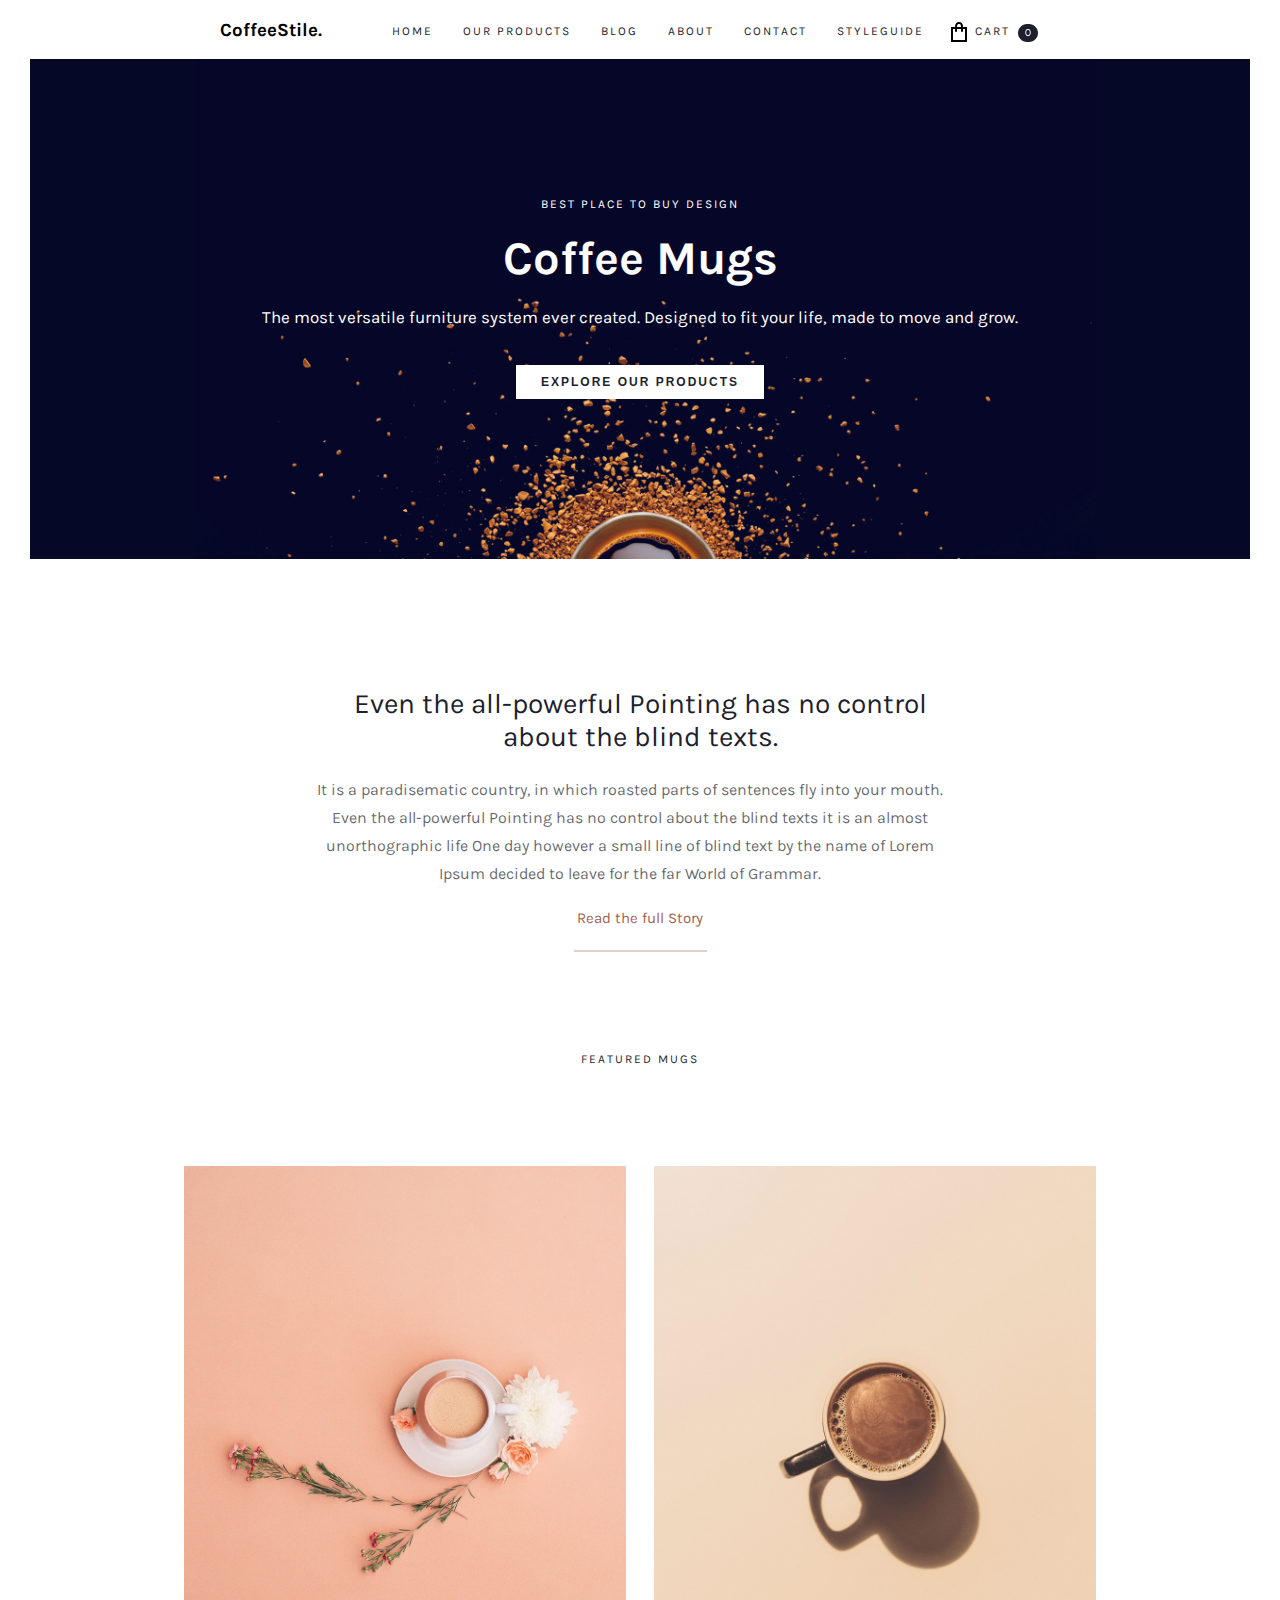
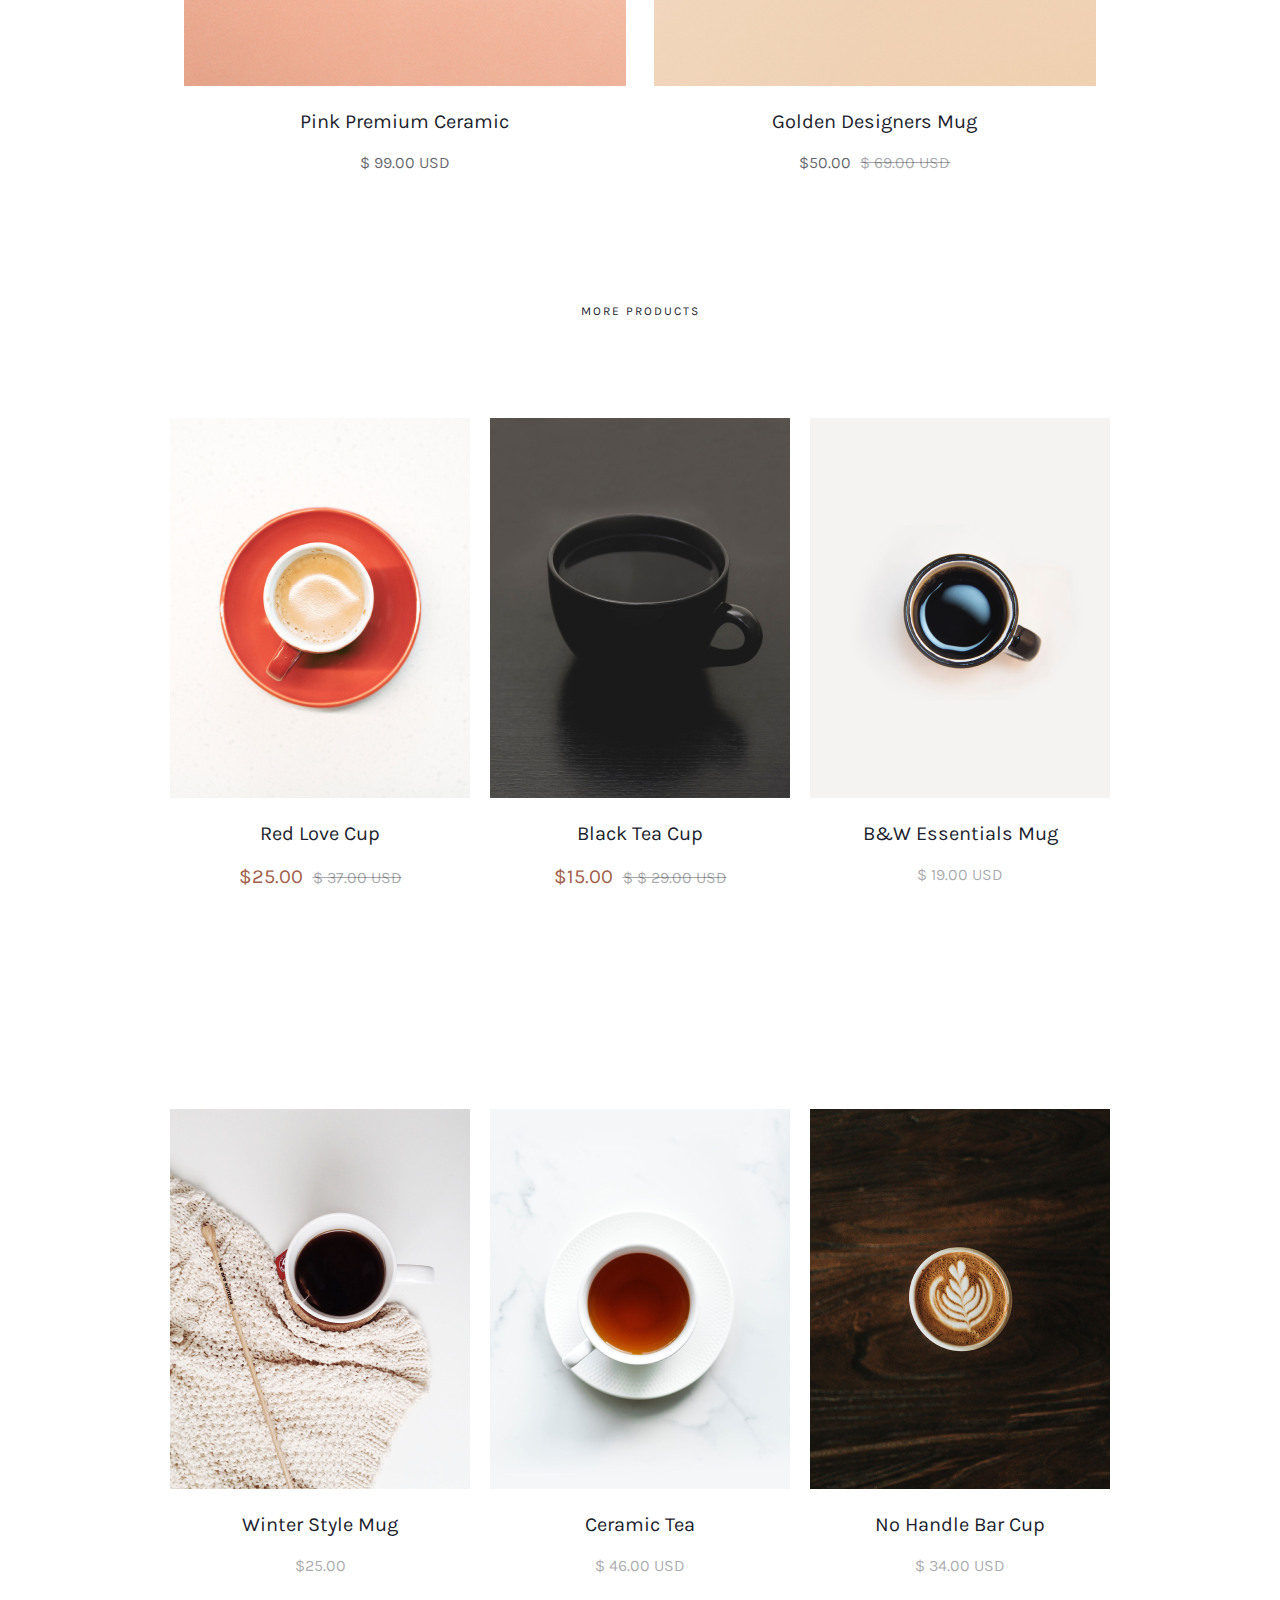
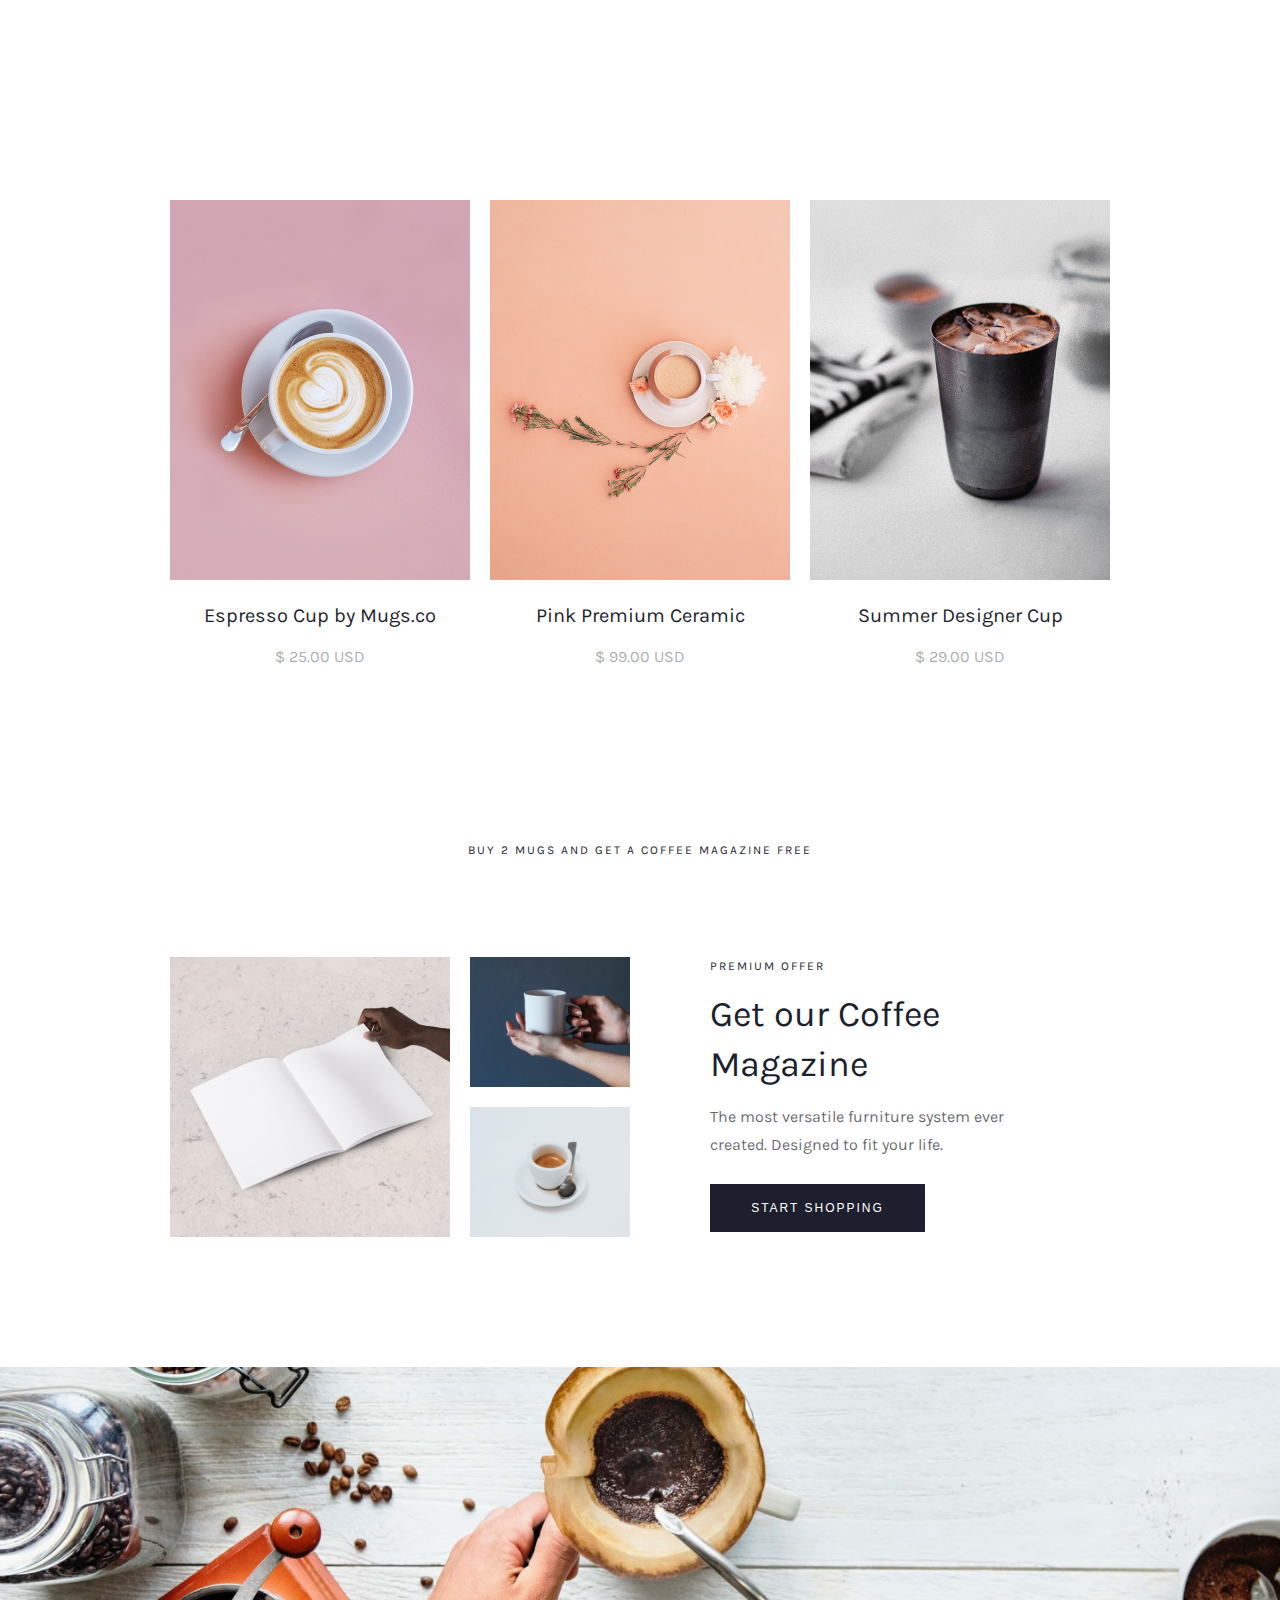
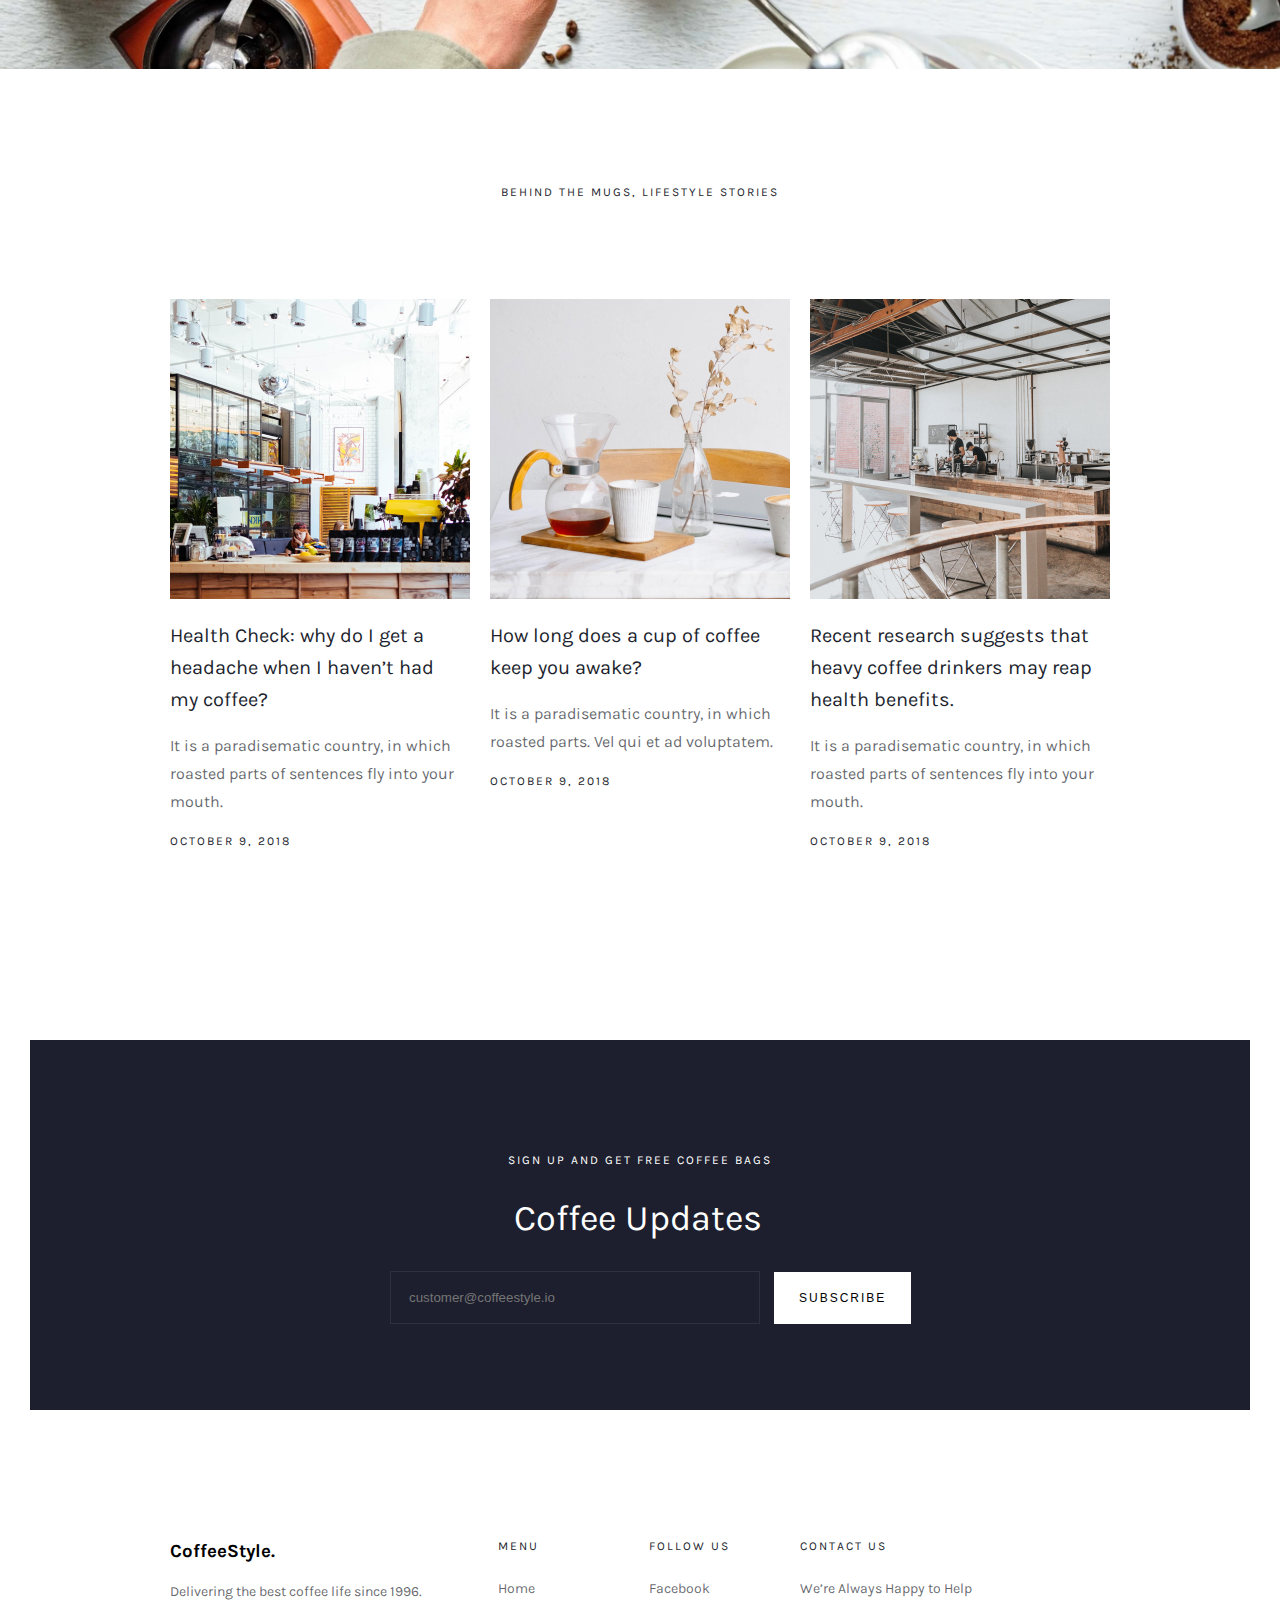
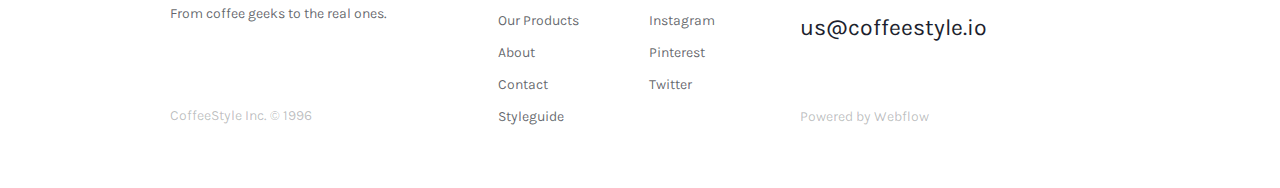
==== index.html @ 7cfa0d3d "first commit" ====
<!DOCTYPE html>
<html lang="en">

<head>
    <meta charset="UTF-8">
    <meta http-equiv="X-UA-Compatible" content="IE=edge">
    <meta name="viewport" content="width=device-width, initial-scale=1.0">
    <title>CoffeeStile</title>
    <link rel="stylesheet" href="./src/Styles/index.css">
</head>

<body>
    <header class="header">
        <div class="container">
            <nav class="navbar">
                <div class="navbar-logo">
                    <h3 href="">CoffeeStile.</h3>
                </div>
                <ul class="navbar-nav">
                    <li class="nav-item"><a href="" class="nav-link">Home</a></li>
                    <li class="nav-item"><a href="" class="nav-link">Our Products</a></li>
                    <li class="nav-item"><a href="" class="nav-link">Blog</a></li>
                    <li class="nav-item"><a href="" class="nav-link">About</a></li>
                    <li class="nav-item"><a href="" class="nav-link">Contact</a></li>
                    <li class="nav-item"><a href="" class="nav-link">Styleguide</a></li>
                </ul>
                <div class="header-imgs">
                    <img class="header-imgs__first" src="./src/Images/header/shop.svg" alt="">
                    <p href="">Cart</p>
                    <img class="header-imgs__second" src="./src/Images/header/zero.svg" alt="">
                </div>

            </nav>
        </div>
        <div>
            <div class="home">
                <img class="home__img" src="./src/Images/home/bg.png" alt="bg">
                <p class="home__text1">Best place to buy design</p>
                <h1 class="home__title">Coffee Mugs</h1>
                <p class="home__text2">The most versatile furniture system ever created. Designed to fit your life, made
                    to move and grow.</p>
                <button class="home__btn">Explore Our Products</button>
            </div>
        </div>
    </header>
    <section class="about">
        <div class="container">
            <h2 class="title about__title">Even the all-powerful Pointing has no control <br> about the blind texts.
            </h2>
            <p class="desc about__desc">It is a paradisematic country, in which roasted parts of sentences fly into your
                mouth.
                Even the all-powerful Pointing has no control about the blind texts it is an almost unorthographic life
                One day however a small line of blind text by the name of Lorem Ipsum decided to leave for the far World
                of Grammar.</p>
            <p class="about__read">Read the full Story</p>
        </div>
    </section>
    <section class="bigcard">
        <div class="container">
            <p class="subtitle">Featured Mugs</p>
            <div class="row">
                <div>
                    <img class="bigcard__img" src="./src/Images/bigcard/IMAGE1.png" alt="mug">
                    <p class="bigcard__name">Pink Premium Ceramic</p>
                    <p class="bigcard__price">$ 99.00 USD</p>
                </div>
                <div class="wrapper">
                    <img class="bigcard__img" src="./src/Images/bigcard/IMAGE2.png" alt="mug">
                    <p class="bigcard__name">Golden Designers Mug</p>
                    <p class="bigcard__price">$50.00 <span>$ 69.00 USD</span></p>
                </div>
            </div>
        </div>
    </section>
    <section class="smallcard">
        <p class="subtitle">More Products</p>
        <div class="container">
            <div class="row">
                <div class="wrapper">
                    <img class="smallcard__img" src="./src/Images/smallcard/IMAGE1.png" alt="coffe1">
                    <p class="smallcard__name">Red Love Cup</p>
                    <p class="smallcard__price">$25.00 <span>$ 37.00 USD</span></p>
                </div>
                <div class="wrapper">
                    <img class="smallcard__img" src="./src/Images/smallcard/IMAGE2.png" alt="coffe2">
                    <p class="smallcard__name">Black Tea Cup</p>
                    <p class="smallcard__price">$15.00 <span>$ $ 29.00 USD</span></p>
                </div>
                <div class="wrapper">
                    <img class="smallcard__img" src="./src/Images/smallcard/IMAGE3.png" alt="coffe3">
                    <p class="smallcard__name">B&W Essentials Mug</p>
                    <p class="smallcard__price-grey">$ 19.00 USD</p>
                </div>
            </div>
            <div class="row">
                <div class="wrapper">
                    <img class="smallcard__img" src="./src/Images/smallcard/IMAGE4.png" alt="coffe4">
                    <p class="smallcard__name">Winter Style Mug</p>
                    <p class="smallcard__price-grey">$25.00 </p>
                </div>
                <div class="wrapper">
                    <img class="smallcard__img" src="./src/Images/smallcard/IMAGE5.png" alt="coffe5">
                    <p class="smallcard__name">Ceramic Tea</p>
                    <p class="smallcard__price-grey">$ 46.00 USD</p>
                </div>
                <div class="wrapper">
                    <img class="smallcard__img" src="./src/Images/smallcard/IMAGE6.png" alt="coffe6">
                    <p class="smallcard__name">No Handle Bar Cup</p>
                    <p class="smallcard__price-grey">$ 34.00 USD</p>
                </div>
            </div>
            <div class="row3">
                <div class="wrapper">
                    <img class="smallcard__img" src="./src/Images/smallcard/IMAGE7.png" alt="coffe7">
                    <p class="smallcard__name">Espresso Cup by Mugs.co</p>
                    <p class="smallcard__price-grey">$ 25.00 USD</p>
                </div>
                <div class="wrapper">
                    <img class="smallcard__img" src="./src/Images/smallcard/IMAGE8.png" alt="coffe8">
                    <p class="smallcard__name">Pink Premium Ceramic</p>
                    <p class="smallcard__price-grey">$ 99.00 USD</p>
                </div>
                <div class="wrapper">
                    <img class="smallcard__img" src="./src/Images/smallcard/IMAGE9.png" alt="coffe9">
                    <p class="smallcard__name">Summer Designer Cup</p>
                    <p class="smallcard__price-grey">$ 29.00 USD</p>
                </div>
            </div>
        </div>
    </section>
    <section class="magazine">
        <div class="container">
            <p class="subtitle">Buy 2 mugs and get a coffee magazine free</p>
            <div class="magazine__row">
                <img class="magazine__img" src="./src/Images/magazine/IMAGE1.png" alt="">
                <div>
                    <img class="magazine__img1" src="./src/Images/magazine/IMAGE2.png" alt="">
                    <img src="./src/Images/magazine/IMAGE3.png" alt="">
                </div>
                <div class="content">
                    <p class="text">Premium Offer</p>
                    <h3 class="title">Get our Coffee Magazine</h3>
                    <p class="desc">The most versatile furniture system ever created. Designed to fit your life.</p>
                    <button class="btn">Start Shopping</button>
                </div>
            </div>
        </div>
    </section>
    <section class="bg">
        <img class="img" src="./src/Images/bg.png" alt="bg2">
    </section>
    <section class="info">
        <div class="container">
            <p class="subtitle">Behind the mugs, lifestyle stories</p>
            <div class="row">
                <div class="wrapper">
                    <img src="./src/Images/info/IMAGE1.png" alt="room" class="info__img">
                    <h2 class="info__title">Health Check: why do I get a headache when I haven’t had my coffee?</h2>
                    <p class="info__desc">It is a paradisematic country, in which roasted parts of sentences fly into
                        your mouth.</p>
                    <p class="info__date">October 9, 2018</p>
                </div>
                <div class="wrapper">
                    <img src="./src/Images/info/IMAGE2.png" alt="room" class="info__img">
                    <h2 class="info__title">How long does a cup of coffee keep you awake?</h2>
                    <p class="info__desc">It is a paradisematic country, in which roasted parts. Vel qui et ad
                        voluptatem.</p>
                    <p class="info__date">October 9, 2018</p>
                </div>
                <div class="wrapper">
                    <img src="./src/Images/info/IMAGE3.png" alt="room" class="info__img">
                    <h2 class="info__title">Recent research suggests that heavy coffee drinkers may reap health
                        benefits.</h2>
                    <p class="info__desc">It is a paradisematic country, in which roasted parts of sentences fly into
                        your mouth.</p>
                    <p class="info__date">October 9, 2018</p>
                </div>
            </div>
        </div>
    </section>
    <section class="updates">
        <div>
            <img class="updates__img" src="./src/Images/updates/bg.png" alt="bg">
        </div>
        <div class="container">
            <p class="updates__subtitle">Sign up and get free coffee bags</p>
            <h3 class="updates__title">Coffee Updates</h3>
            <div class="block">
                <input type="text" placeholder="customer@coffeestyle.io">
                <button>subscribe</button>
            </div>
        </div>
    </section>

</body>
<footer class="footer">
    <div class="container">
        <div class="row1">
            <div class="wrapper">
                <h3 class="footer__title">CoffeeStyle.</h3>
                <p class="footer__desc">Delivering the best coffee life since 1996. From coffee geeks to the real ones.
                </p>
                <p class="footer__copyright">CoffeeStyle Inc. © 1996</p>
            </div>
        </div>
        <div class="row2">
            <div>
                <ul class="footer__list">
                    <div class="footer__list_item1">Menu</div>
                    <div class="footer__list_item">Home</div>
                    <div class="footer__list_item">Our Products</div>
                    <div class="footer__list_item">About</div>
                    <div class="footer__list_item">Contact</div>
                    <div class="footer__list_item">Styleguide</div>
                </ul>
            </div>
        </div>
        <div class="row3">
            <div>
                <ul class="footer__list">
                    <div class="footer__list_item1">Follow Us</div>
                    <div class="footer__list_item">Facebook</div>
                    <div class="footer__list_item">Instagram</div>
                    <div class="footer__list_item">Pinterest</div>
                    <div class="footer__list_item">Twitter</div>
                </ul>
            </div>
        </div>
        <div class="row4">
            <div>
                <ul class="footer__list">
                    <div class="footer__list_item1">Contact Us</div>
                    <div class="footer__list_item">We’re Always Happy to Help</div>
                    <div class="footer__email">us@coffeestyle.io</div>
                    <div class="footer__copyright">Powered by Webflow</div>
                </ul>
            </div>
        </div>
    </div>
</footer>

</html>
---- src/Styles/index.css ----
@import url("https://fonts.googleapis.com/css2?family=Karla&display=swap");
* {
  -webkit-box-sizing: inherit;
          box-sizing: inherit;
}

body {
  font-family: 'Karla', sans-serif;
  margin: 0;
  padding: 0;
  border: 0;
  text-decoration: none;
}

body ul li {
  list-style: none;
}

.container {
  max-width: 940px;
  width: 100%;
  margin: 0 auto;
}

.subtitle {
  font-weight: normal;
  font-size: 12px;
  text-align: center;
  letter-spacing: 2px;
  text-transform: uppercase;
  color: #1D1F2E;
  margin-bottom: 100px;
}

header {
  position: relative;
}

header .navbar {
  display: -webkit-box;
  display: -ms-flexbox;
  display: flex;
  -webkit-box-align: center;
      -ms-flex-align: center;
          align-items: center;
  -ms-flex-pack: distribute;
      justify-content: space-around;
}

header .navbar-nav {
  display: -webkit-box;
  display: -ms-flexbox;
  display: flex;
  -webkit-box-pack: center;
      -ms-flex-pack: center;
          justify-content: center;
  padding: 0px 0px 0px 0px;
  margin-left: -30px;
  -webkit-column-gap: 30px;
          column-gap: 30px;
}

header .navbar-nav .nav-item a {
  font-size: 12px;
  letter-spacing: 2px;
  text-transform: uppercase;
  color: #1D1F2E;
  text-decoration: none;
}

header .navbar .header-imgs {
  position: relative;
  top: 1px;
  right: 50px;
}

header .navbar .header-imgs p {
  font-size: 12px;
  letter-spacing: 2px;
  text-transform: uppercase;
  color: #1D1F2E;
}

header .navbar .header-imgs__first {
  position: absolute;
  top: 10px;
  right: 43px;
}

header .navbar .header-imgs__second {
  position: absolute;
  top: 12px;
  right: -28px;
}

.home {
  color: #ffffff;
}

.home__img {
  max-width: calc(100% - 60px);
  -webkit-transform: translate(calc(50% - 50%));
          transform: translate(calc(50% - 50%));
  width: 100%;
  height: 500px;
  -o-object-fit: cover;
     object-fit: cover;
  position: relative;
  top: 0;
  left: 0;
  padding: 0 30px 100px 30px;
}

.home__text1 {
  position: absolute;
  top: 185px;
  left: 50%;
  -webkit-transform: translate(-50%);
          transform: translate(-50%);
  font-size: 12px;
  letter-spacing: 2px;
  text-transform: uppercase;
}

.home__title {
  position: absolute;
  top: 200px;
  left: 50%;
  -webkit-transform: translate(-50%);
          transform: translate(-50%);
  font-size: 47px;
}

.home__text2 {
  position: absolute;
  top: 290px;
  left: 50%;
  width: 85%;
  text-align: center;
  -webkit-transform: translate(-50%);
          transform: translate(-50%);
  font-size: 17px;
}

.home__btn {
  position: absolute;
  top: 365px;
  left: 50%;
  -webkit-transform: translate(-50%);
          transform: translate(-50%);
  font-weight: bold;
  font-size: 12px;
  line-height: 18px;
  text-align: center;
  letter-spacing: 2px;
  text-transform: uppercase;
  background-color: #FFFF;
  color: #1d1f2e;
  border: 0;
  padding: 8px 25px;
}

.about__title {
  text-align: center;
  font-size: 28px;
  font-weight: normal;
  color: #1D1F2E;
}

.about__desc {
  width: 68%;
  -webkit-transform: translate(22%);
          transform: translate(22%);
  font-weight: normal;
  font-size: 16px;
  line-height: 28px;
  text-align: center;
  color: rgba(29, 31, 46, 0.7);
}

.about__read {
  font-weight: normal;
  font-size: 15px;
  line-height: 28px;
  text-align: center;
  color: #A25F4B;
  margin-bottom: 120px;
}

.about__read::after {
  content: '';
  position: absolute;
  width: 133px;
  height: 2px;
  top: 950px;
  left: calc(50% - 133px/2);
  background: rgba(162, 95, 75, 0.3);
}

.bigcard .row {
  display: -webkit-box;
  display: -ms-flexbox;
  display: flex;
  -ms-flex-pack: distribute;
      justify-content: space-around;
}

.bigcard__img {
  height: 520px;
}

.bigcard__name {
  font-weight: normal;
  font-size: 20px;
  text-align: center;
  color: #1D1F2E;
}

.bigcard__price {
  font-weight: normal;
  font-size: 16px;
  text-align: center;
  color: rgba(29, 31, 46, 0.7);
  margin-bottom: 120px;
}

.bigcard__price span {
  margin-left: 5px;
  font-size: 16px;
  -webkit-text-decoration-line: line-through;
          text-decoration-line: line-through;
  color: rgba(29, 31, 46, 0.4);
}

.bigcard .grey {
  margin-left: 5px;
  font-size: 16px;
  color: rgba(29, 31, 46, 0.4);
}

.smallcard .row {
  display: -webkit-box;
  display: -ms-flexbox;
  display: flex;
  -webkit-box-pack: justify;
      -ms-flex-pack: justify;
          justify-content: space-between;
  margin-bottom: 60px;
}

.smallcard .row3 {
  display: -webkit-box;
  display: -ms-flexbox;
  display: flex;
  -webkit-box-pack: justify;
      -ms-flex-pack: justify;
          justify-content: space-between;
}

.smallcard__name {
  font-weight: normal;
  font-size: 20px;
  text-align: center;
  color: #1D1F2E;
}

.smallcard__price {
  font-weight: normal;
  font-size: 20px;
  text-align: center;
  color: #a25f4b;
}

.smallcard__price span {
  margin-left: 5px;
  font-size: 16px;
  -webkit-text-decoration-line: line-through;
          text-decoration-line: line-through;
  color: rgba(29, 31, 46, 0.4);
}

.smallcard__price-grey {
  font-size: 16px;
  text-align: center;
  color: rgba(29, 31, 46, 0.4);
  margin-bottom: 165px;
}

.magazine__row {
  display: -webkit-box;
  display: -ms-flexbox;
  display: flex;
  -webkit-column-gap: 20px;
          column-gap: 20px;
  width: 430px;
}

.magazine__img {
  width: 280px;
  height: 280px;
  margin-bottom: 130px;
}

.magazine__img1 {
  margin-bottom: 16px;
}

.magazine .content {
  display: -webkit-box;
  display: -ms-flexbox;
  display: flex;
  -webkit-box-orient: vertical;
  -webkit-box-direction: normal;
      -ms-flex-direction: column;
          flex-direction: column;
}

.magazine .content .text {
  font-weight: normal;
  width: 150px;
  font-size: 12px;
  line-height: 18px;
  letter-spacing: 2px;
  text-transform: uppercase;
  color: #1D1F2E;
  margin: 0 0 14px 60px;
}

.magazine .content .title {
  font-weight: normal;
  font-size: 36px;
  line-height: 50px;
  width: 250px;
  color: #1D1F2E;
  margin: 0 0 14px 60px;
}

.magazine .content .desc {
  font-weight: normal;
  font-size: 16px;
  line-height: 28px;
  width: 300px;
  color: rgba(29, 31, 46, 0.7);
  margin: 0 0 25px 60px;
}

.magazine .content .btn {
  font-weight: 400;
  font-size: 12px;
  line-height: 18px;
  letter-spacing: 2px;
  text-transform: uppercase;
  color: #FFFFFF;
  background: #1D1F2E;
  border: 0px;
  padding: 15px 20px;
  margin: 0 0 0 60px;
  width: 175px;
}

.bg .img {
  width: 100%;
  margin-bottom: 100px;
  max-width: calc(100%);
  -webkit-transform: translate(calc(50% - 50%));
          transform: translate(calc(50% - 50%));
}

.info .row {
  display: -webkit-box;
  display: -ms-flexbox;
  display: flex;
  -webkit-column-gap: 20px;
          column-gap: 20px;
}

.info__img {
  width: 300px;
  height: 300px;
}

.info__title {
  font-weight: normal;
  font-size: 20px;
  line-height: 32px;
  width: 290px;
  color: #1D1F2E;
}

.info__desc {
  font-weight: normal;
  font-size: 16px;
  line-height: 28px;
  color: rgba(29, 31, 46, 0.7);
}

.info__date {
  font-weight: normal;
  font-size: 12px;
  line-height: 18px;
  letter-spacing: 2px;
  text-transform: uppercase;
  color: #1D1F2E;
  margin-bottom: 190px;
}

.updates {
  position: relative;
  color: #FFFFFF;
}

.updates__img {
  max-width: calc(100% - 60px);
  -webkit-transform: translate(calc(50% - 50%));
          transform: translate(calc(50% - 50%));
  height: 370px;
  padding: 0 30px 0 30px;
  margin-bottom: 107px;
}

.updates__subtitle {
  position: absolute;
  width: 70%;
  left: calc(50% - 35%);
  top: calc(50% - 140px);
  text-align: center;
  font-weight: normal;
  font-size: 12px;
  letter-spacing: 2px;
  text-transform: uppercase;
}

.updates__title {
  position: absolute;
  left: calc(50% - 253px/2);
  top: calc(50% - 120px);
  font-weight: normal;
  font-size: 36px;
}

.updates .block {
  position: absolute;
  left: calc(50% - 500px/2);
  top: calc(50% - 10px);
}

.updates .block input {
  width: 350px;
  border: 1px solid #2f303e;
  background: #1D1F2E;
  color: #FFFFFF;
  padding: 18px 0 18px 18px;
}

.updates .block button {
  font-weight: normal;
  font-size: 12px;
  letter-spacing: 2px;
  text-transform: uppercase;
  color: #000000;
  background: #FFFFFF;
  padding: 19px 25px;
  margin-left: 10px;
  border: 0;
}

.footer .container {
  display: -webkit-box;
  display: -ms-flexbox;
  display: flex;
  -webkit-box-pack: start;
      -ms-flex-pack: start;
          justify-content: flex-start;
  -webkit-column-gap: 30px;
          column-gap: 30px;
}

.footer__desc {
  font-weight: normal;
  font-size: 14px;
  line-height: 22px;
  color: rgba(29, 31, 46, 0.7);
  width: 258px;
  margin-bottom: 80px;
}

.footer__copyright {
  font-weight: normal;
  font-size: 14px;
  line-height: 22px;
  color: rgba(29, 31, 46, 0.3);
  margin-bottom: 60px;
}

.footer__list_item1 {
  font-weight: normal;
  font-size: 12px;
  line-height: 18px;
  letter-spacing: 2px;
  text-transform: uppercase;
  color: #1d1f2e;
  margin-bottom: 23px;
}

.footer__list_item {
  font-weight: normal;
  font-size: 14px;
  line-height: 22px;
  color: rgba(29, 31, 46, 0.7);
  margin-bottom: 10px;
}

.footer__email {
  font-weight: normal;
  font-size: 23px;
  line-height: 36px;
  color: #1d1f2e;
  margin-bottom: 60px;
}

@media (max-width: 992px) {
  .container {
    max-width: 768px;
  }
  .header .navbar {
    -webkit-box-pack: justify;
        -ms-flex-pack: justify;
            justify-content: space-between;
  }
  .header .navbar .header-imgs {
    right: 20px;
  }
  .bigcard .row {
    -ms-flex-wrap: wrap;
        flex-wrap: wrap;
  }
  .bigcard__img {
    width: 324px;
    height: 67%;
    text-align: center;
  }
  .bigcard__price {
    margin-bottom: 30px;
  }
  .smallcard {
    margin: 0 auto;
  }
  .smallcard .row {
    -ms-flex-wrap: wrap;
        flex-wrap: wrap;
    margin: 0 auto;
    width: 324px;
    margin-bottom: 16px;
  }
  .smallcard__img {
    width: 324px;
    height: 404px;
    text-align: center;
  }
  .smallcard .row3 {
    -ms-flex-wrap: wrap;
        flex-wrap: wrap;
    margin: 0 auto;
    width: 324px;
    margin-bottom: 16px;
  }
  .smallcard__price-grey {
    margin: 0 5px 16px 0;
  }
  .magazine {
    margin: 0;
  }
  .magazine .magazine__row {
    -ms-flex-wrap: wrap;
        flex-wrap: wrap;
    margin: 0 auto;
    width: 324px;
  }
  .magazine__img {
    width: 324px;
    margin-bottom: 3px;
  }
  .magazine__img1 {
    margin-bottom: 0;
  }
  .magazine .content .text {
    margin: 0 auto;
    width: 323px;
    margin-top: 30px;
    text-align: center;
  }
  .magazine .content .title {
    margin: 0 auto;
    margin-bottom: 10px;
    text-align: center;
  }
  .magazine .content .desc {
    margin: 0 auto;
    margin-bottom: 20px;
    text-align: center;
  }
  .magazine .content .btn {
    margin: 0 auto;
    margin-bottom: 100px;
  }
  .info .row {
    -ms-flex-wrap: wrap;
        flex-wrap: wrap;
    margin: 0 auto;
    width: 324px;
  }
  .info__img {
    width: 324px;
    height: 324px;
    text-align: center;
  }
  .info__title {
    width: 324px;
    text-align: center;
  }
  .info__desc {
    width: 324px;
    text-align: center;
  }
  .info__date {
    margin-bottom: 100px;
    text-align: center;
  }
  .bg .img {
    margin-bottom: 30px;
  }
}

@media (max-width: 768px) {
  .container {
    max-width: 576px;
  }
  .header .navbar {
    display: none;
  }
  .home__text1 {
    top: 120px;
  }
  .home__title {
    top: 140px;
  }
  .home__text2 {
    top: 240px;
  }
  .home__btn {
    top: 330px;
  }
  .updates__subtitle {
    top: calc(50% - 180px);
  }
  .updates__title {
    font-size: 28px;
    top: calc(50% - 160px);
    left: 50%;
    width: 200px;
    -webkit-transform: translate(calc(50% - 97.777777%));
            transform: translate(calc(50% - 97.777777%));
  }
  .updates .block {
    margin: 0 auto;
    position: relative;
  }
  .updates .block input {
    position: absolute;
    padding: 20px 20px;
    width: 33%;
    bottom: 250px;
    left: 22.7%;
  }
  .updates .block button {
    position: absolute;
    padding: 20px 20px;
    width: 33.22%;
    bottom: 180px;
    left: 21%;
  }
  .footer .container {
    position: relative;
    width: 500px;
    height: 400px;
    margin: 0;
  }
  .footer .row1 {
    position: absolute;
    top: 0;
    left: 16%;
  }
  .footer .row4 {
    position: absolute;
    top: 0;
    left: 70%;
  }
  .footer .row3 {
    position: absolute;
    top: 170px;
    left: 70%;
  }
  .footer .row2 {
    position: absolute;
    top: 170px;
    left: 8%;
  }
  .footer__list_item {
    margin-bottom: 0;
  }
  .footer__list_item1 {
    margin-bottom: 24px;
  }
  .footer__email {
    margin-bottom: 28px;
    font-size: 22px;
  }
  .footer__desc {
    margin-bottom: 40px;
  }
  .footer__copyright {
    margin-bottom: 0;
  }
}

@media (max-width: 576px) {
  .container {
    max-width: 375px;
  }
  .home__img {
    height: 400px;
    max-width: calc(100% - 40px);
    padding: 0 20px 40px 20px;
  }
  .home__text1 {
    font-size: 14px;
    top: 50px;
    left: 53%;
    width: 250px;
  }
  .home__title {
    font-size: 30px;
    top: 80px;
  }
  .home__text2 {
    font-size: 14px;
    top: 130px;
    width: 270px;
  }
  .home__btn {
    top: 230px;
    width: 220px;
    font-size: 10px;
    background-color: #ffff;
  }
  .about__title {
    font-size: 20px;
  }
  .about__read {
    margin-bottom: 100px;
  }
  .about__read::after {
    top: 900px;
  }
  .updates__subtitle {
    top: calc(50% - 180px);
  }
  .updates__title {
    font-size: 28px;
    top: calc(50% - 160px);
    left: 50%;
    width: 200px;
    -webkit-transform: translate(calc(50% - 97.777777%));
            transform: translate(calc(50% - 97.777777%));
  }
  .updates .block {
    margin: 0 auto;
    position: relative;
  }
  .updates .block input {
    position: absolute;
    padding: 20px 20px;
    min-width: 232px;
    width: 33%;
    bottom: 250px;
    left: 22.7%;
    -webkit-transform: translate(28px);
            transform: translate(28px);
  }
  .updates .block button {
    position: absolute;
    padding: 20px 20px;
    min-width: 230px;
    width: 33.22%;
    bottom: 180px;
    left: 21%;
    -webkit-transform: translate(28px);
            transform: translate(28px);
  }
  .bigcard .subtitle {
    margin-bottom: 70px;
  }
  .magazine .subtitle {
    margin-top: 40px;
    margin-bottom: 70px;
  }
  .magazine .content .btn {
    margin-bottom: 60px;
  }
  .footer .container {
    position: relative;
    width: 500px;
    height: 350px;
    margin: 0;
  }
  .footer .row1 {
    position: absolute;
    top: 0;
    left: 60px;
  }
  .footer .row4 {
    position: absolute;
    top: 0;
    left: 310px;
  }
  .footer .row3 {
    position: absolute;
    top: 170px;
    left: 310px;
  }
  .footer .row2 {
    position: absolute;
    top: 170px;
    left: 20px;
  }
  .footer__list_item {
    margin-bottom: 0;
  }
  .footer__list_item1 {
    margin-bottom: 24px;
  }
  .footer__email {
    margin-bottom: 28px;
    font-size: 22px;
  }
  .footer__desc {
    margin-bottom: 40px;
  }
  .footer__copyright {
    margin-bottom: 0;
  }
}

@media (max-width: 560px) {
  .updates__img {
    margin-bottom: 0;
  }
  .footer .container {
    position: relative;
    width: auto;
    height: 350px;
    margin: 0;
  }
  .footer .row1 {
    position: absolute;
    top: 0;
    left: 40px;
  }
  .footer .row4 {
    position: absolute;
    top: 150px;
    left: 0;
  }
  .footer .row3 {
    position: absolute;
    top: 270px;
    left: 180px;
  }
  .footer .row2 {
    position: absolute;
    top: 270px;
    left: 0;
  }
  .footer__list_item {
    margin-bottom: 0;
  }
  .footer__list_item1 {
    margin-bottom: 0;
  }
  .footer__email {
    margin-bottom: 0;
    font-size: 22px;
  }
  .footer__desc {
    margin-bottom: 0;
    width: auto;
  }
  .footer__copyright {
    margin-bottom: 0;
  }
}
/*# sourceMappingURL=index.css.map */
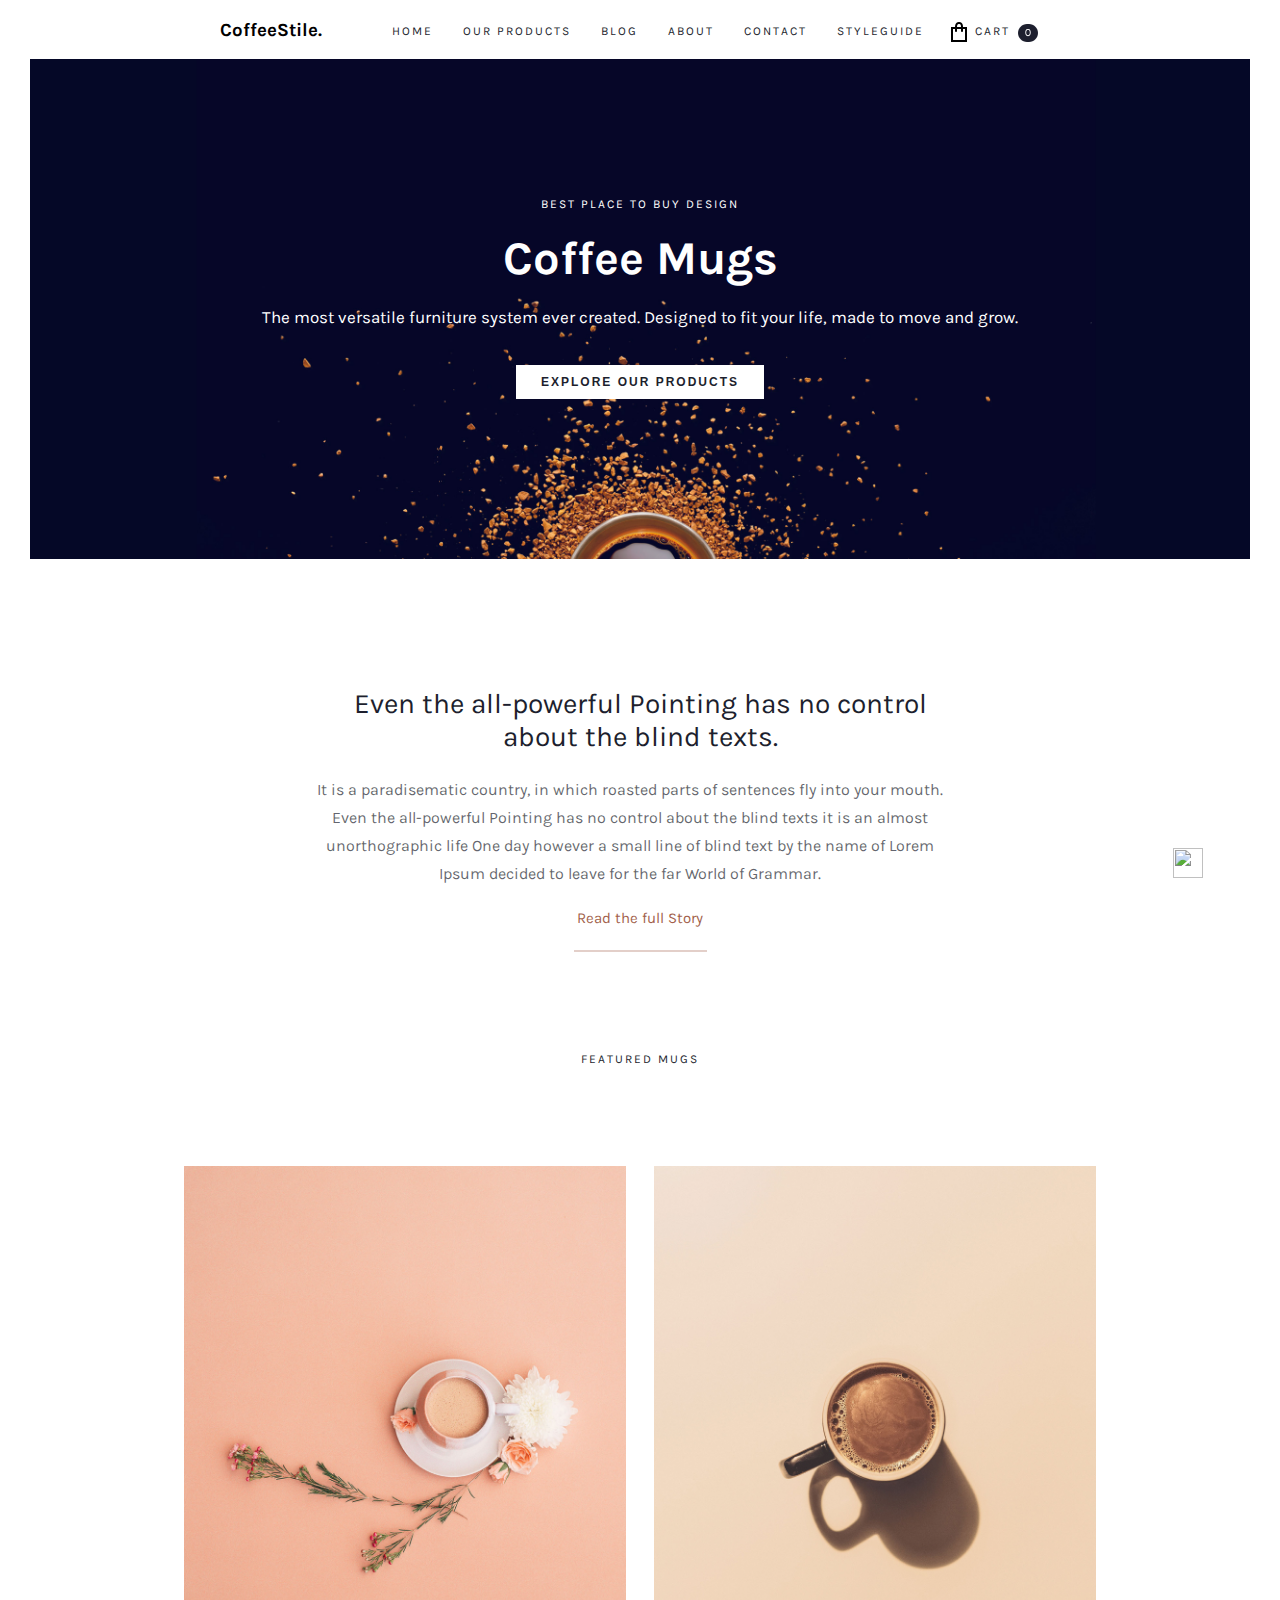
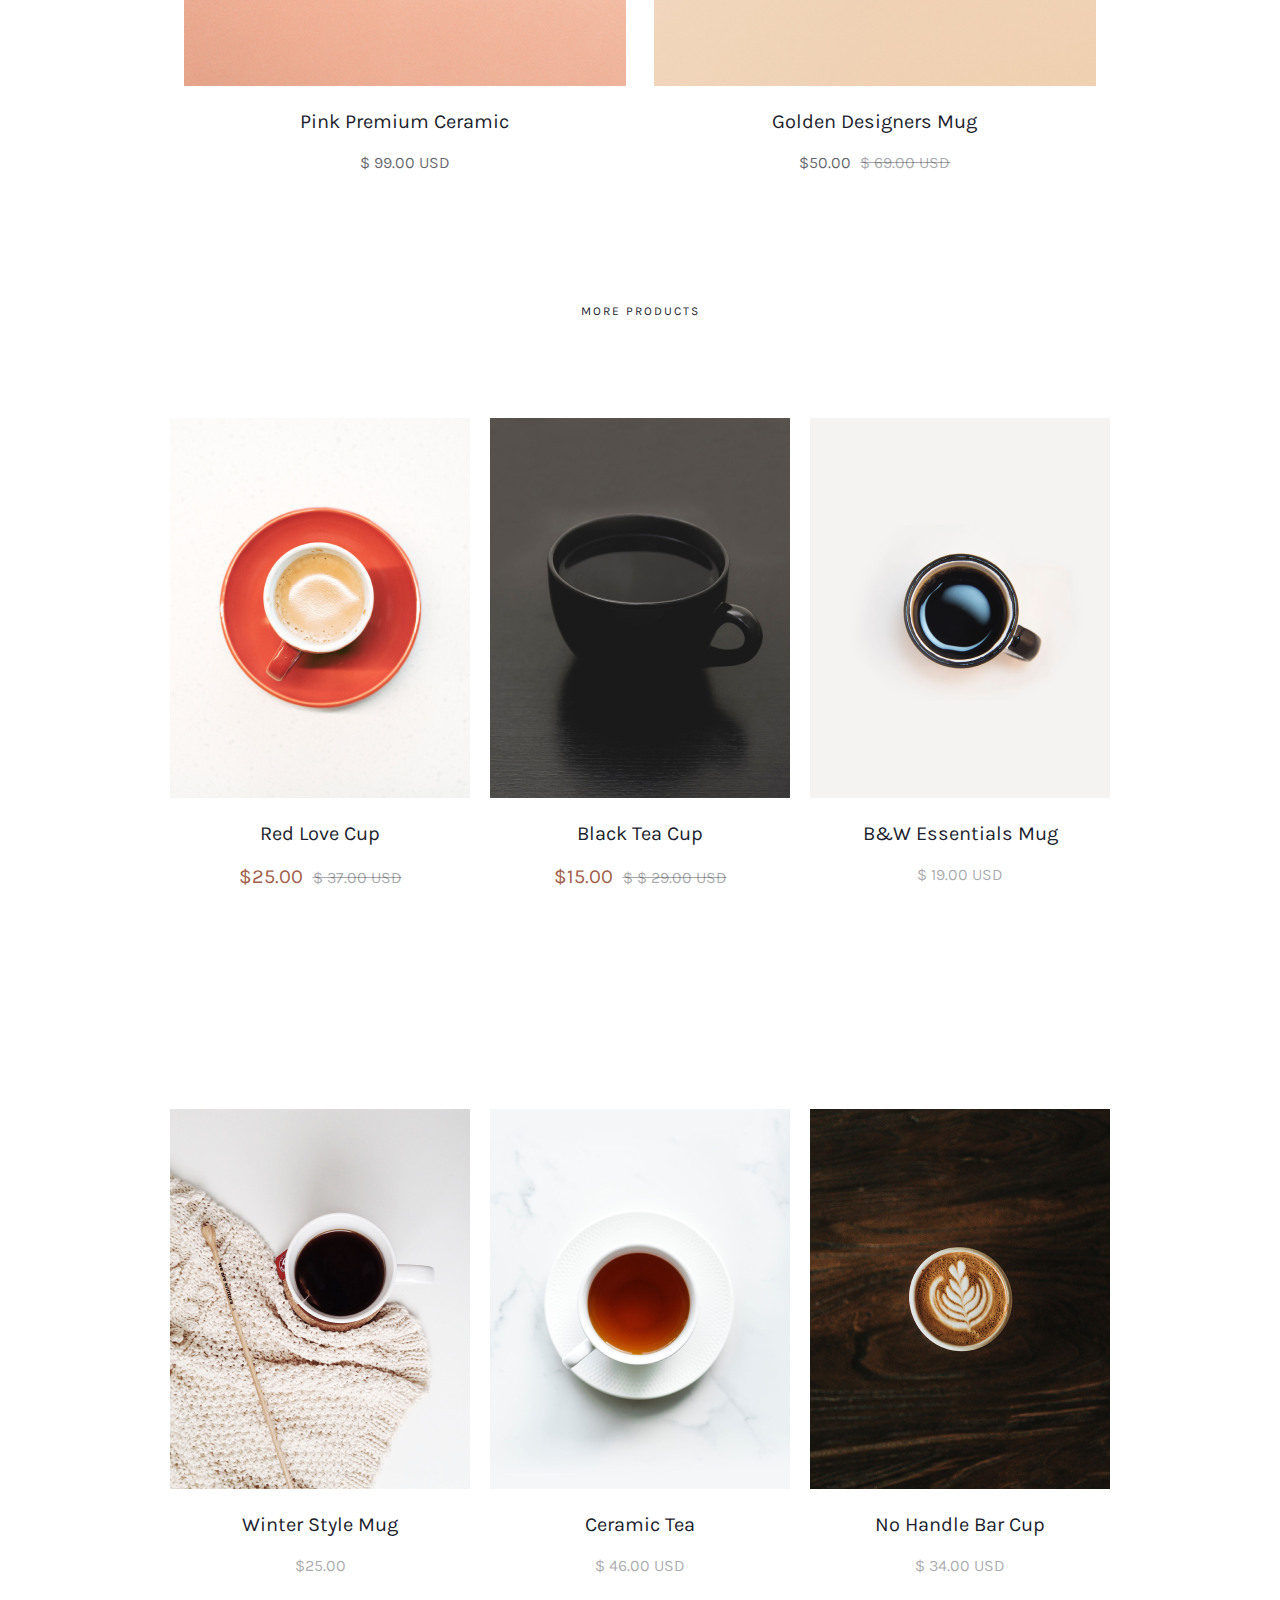
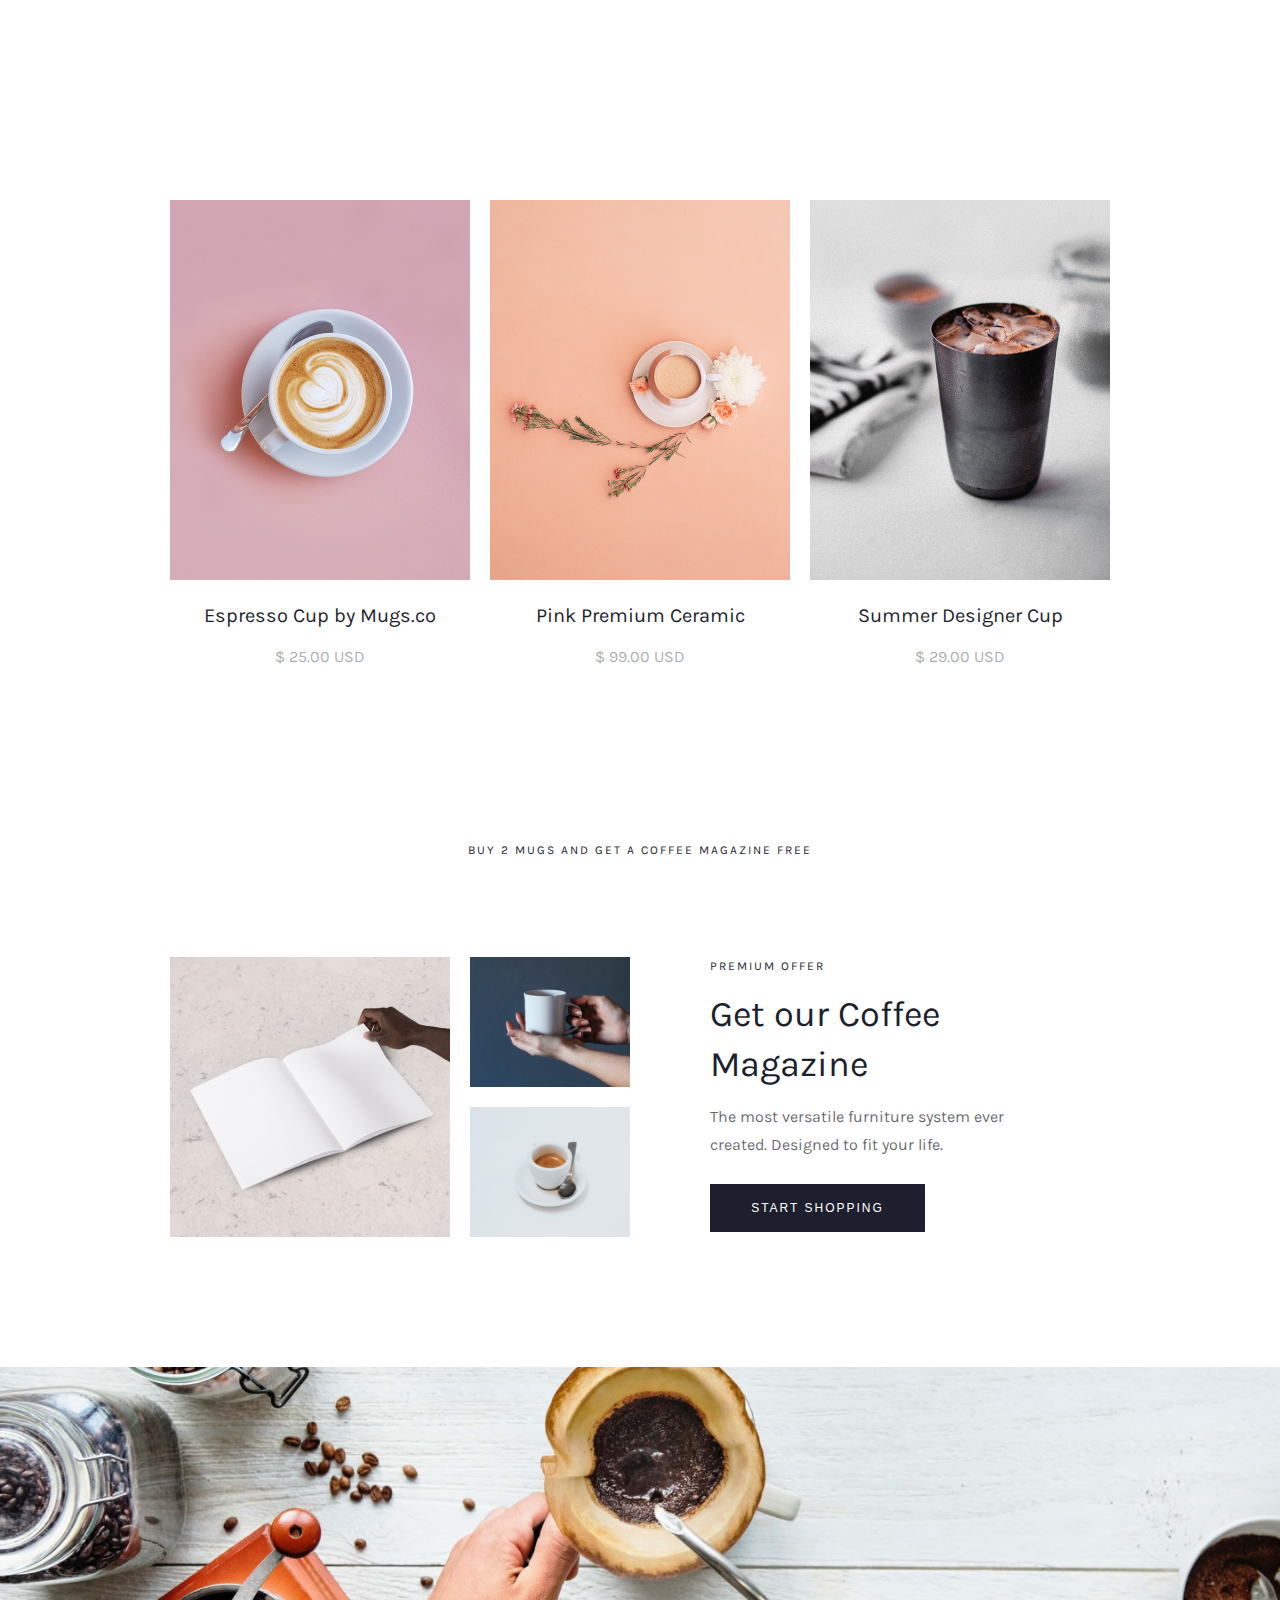
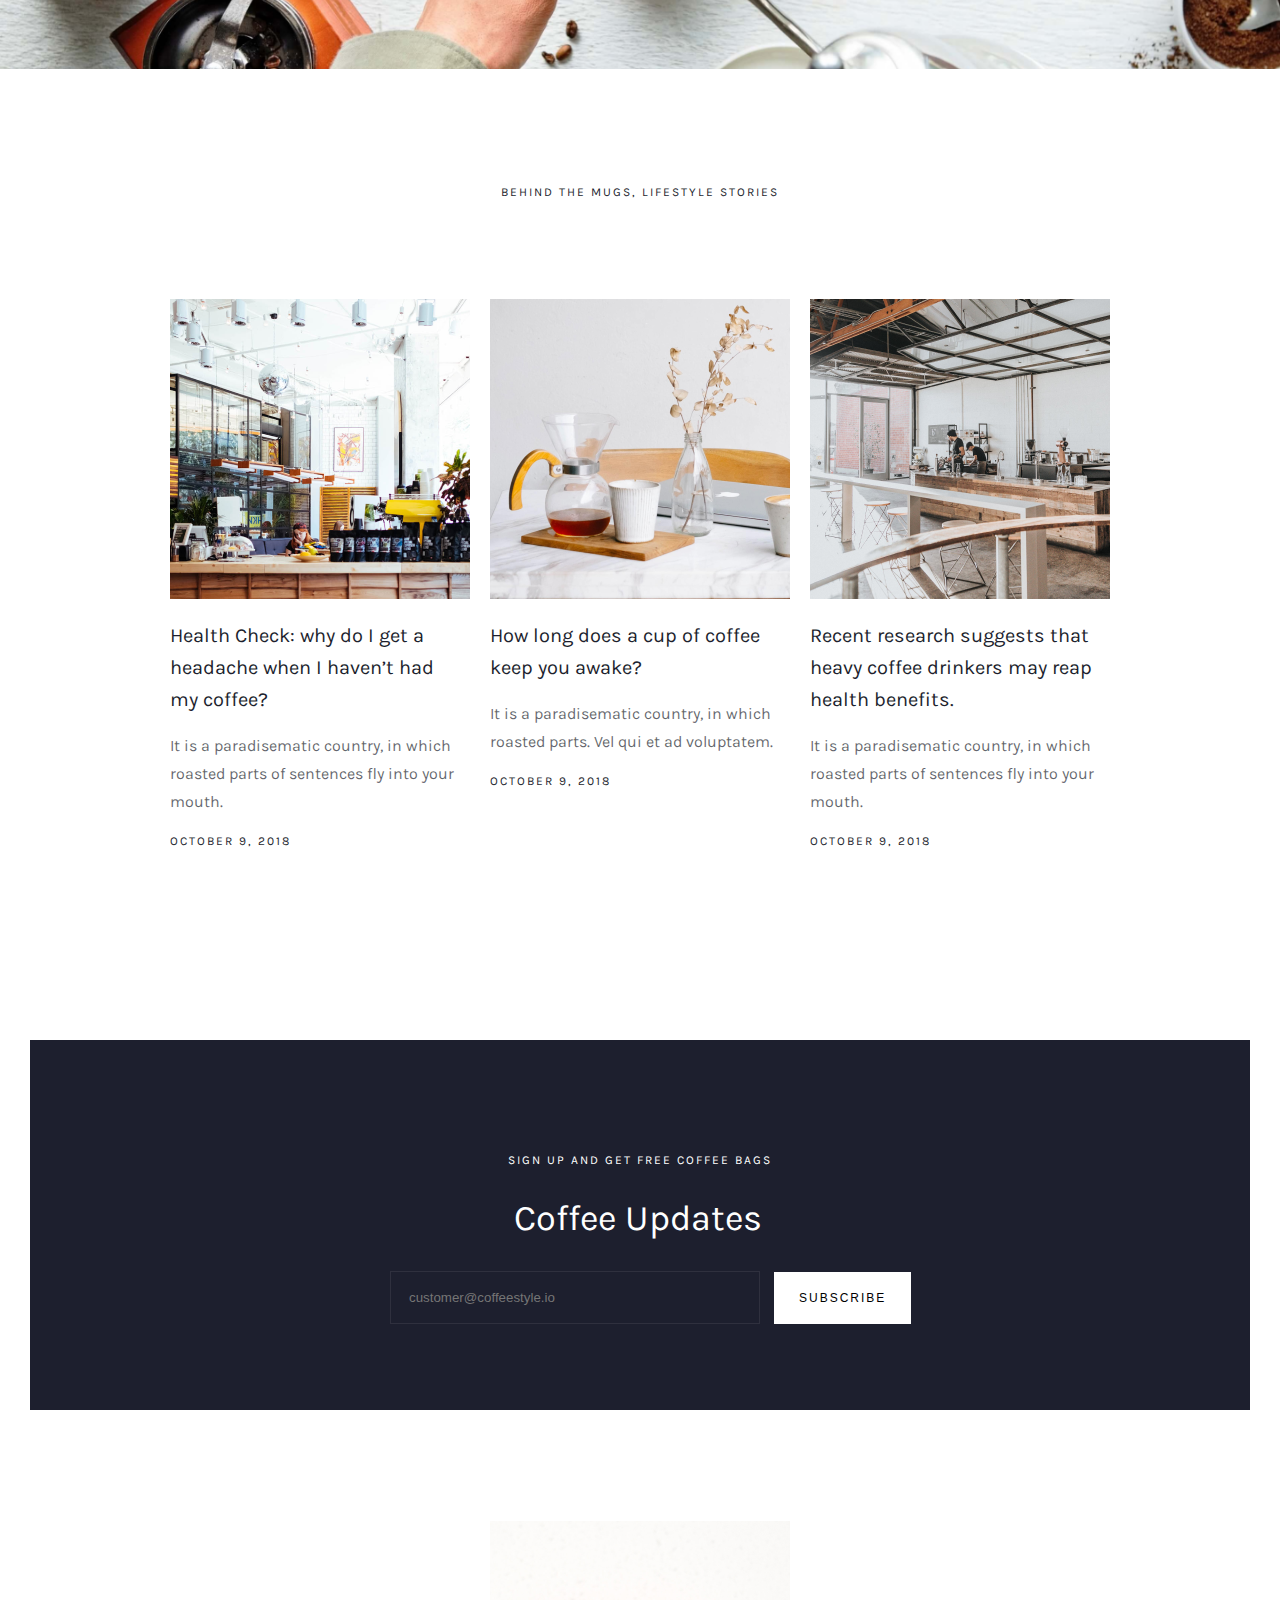
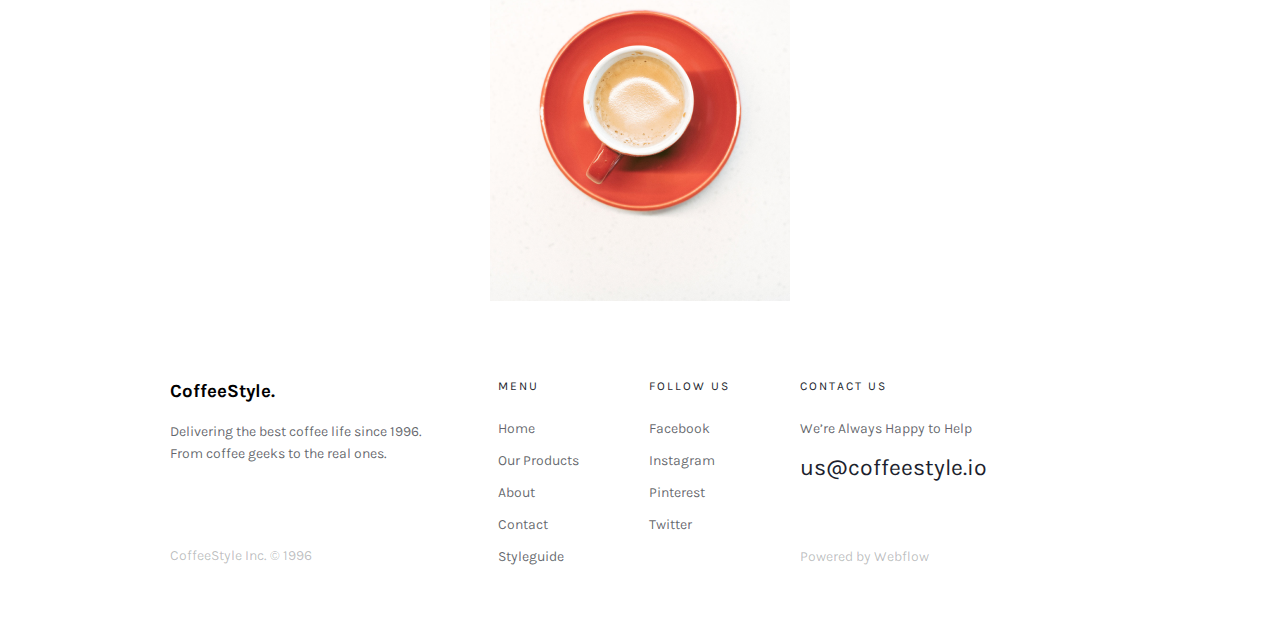
==== commit bc2121bd: "final" ====
--- a/index.html
+++ b/index.html
@@ -7,11 +7,45 @@
     <meta name="viewport" content="width=device-width, initial-scale=1.0">
     <title>CoffeeStile</title>
     <link rel="stylesheet" href="./src/Styles/index.css">
+    <link rel="stylesheet" href="https://unpkg.com/swiper/swiper-bundle.min.css"
+    />
 </head>
 
 <body>
-    <header class="header">
-        <div class="container">
+    <div class="btn-up">
+        <a href="#header">
+          <img class="btn-up-img" src="https://cdn3.iconfinder.com/data/icons/faticons/32/arrow-up-01-512.png" alt="">
+        </a>
+    </div>
+  <div id="burger" class="burger">
+    <button id="close-btn" class="close-btn">x</button>
+    <ul class="burger__menu">
+      <h2>Home</h2>
+      <li>
+        <a class="burger__link" href="#">Our Products</a>
+      </li>
+      <li>
+        <a class="burger__link" href="#">Blog</a>
+      </li>
+      <li>
+        <a class="burger__link" href="#">About</a>
+      </li>
+      <li>
+        <a class="burger__link" href="#">Contact</a>
+      </li>
+      <li>
+        <a id="photo" class="burger__link" href="#carousel">Styleguide</a>
+      </li>
+    </ul>
+  </div>
+    <header class="header" id="header"> 
+        <div class="container">
+            <button id="open-btn" class="burger-btn open-btn">
+                <img class="open-btn_img"
+                  src="https://cdn3.iconfinder.com/data/icons/web-ui-3/128/Menu-2-512.png"
+                  alt=""
+                />
+              </button>
             <nav class="navbar">
                 <div class="navbar-logo">
                     <h3 href="">CoffeeStile.</h3>
@@ -191,7 +225,59 @@
             </div>
         </div>
     </section>
-
+    <section class="carusel" id="carousel">
+        <div class="bg">
+            <div class="carusel__caruselka">
+            </div>
+            <div class="swiper mySwiper">
+              <div class="swiper-wrapper">
+                <div class="swiper-slide">
+                  <div>
+                    <img
+                      class="swiper__img"
+                      src="./src/Images/smallcard/IMAGE1.png"
+                      alt=""
+                    />
+                  </div>
+                </div>
+                <div class="swiper-slide">
+                  <div>
+                    <img
+                      class="swiper__img"
+                      src="./src/Images/smallcard/IMAGE2.png"
+                      alt=""
+                    />
+                  </div>
+                </div>
+                <div class="swiper-slide">
+                  <div>
+                    <img
+                      class="swiper__img"
+                      src="./src/Images/smallcard/IMAGE3.png"
+                      alt=""
+                    />
+                  </div>
+                </div>
+              </div>
+            </div>
+        </div>
+      </section>
+
+      <script src="https://ajax.googleapis.com/ajax/libs/jquery/3.6.0/jquery.min.js"></script>
+      <script src="./src/Lib/slick/slick.min.js"></script>
+      <script src="https://unpkg.com/swiper/swiper-bundle.min.js"></script>
+      <!-- Initialize Swiper -->
+      <script>
+        var swiper = new Swiper(".mySwiper", {
+          loop: true,
+          spaceBetween: 50,
+          autoplay: {
+            delay: 2500,
+            disableOnInteraction: false,
+          },
+        });
+      </script>
+      <script src="./src/js/app.js"></script>
 </body>
 <footer class="footer">
     <div class="container">
--- a/src/Styles/index.css
+++ b/src/Styles/index.css
@@ -635,6 +635,10 @@
   .container {
     max-width: 576px;
   }
+  .header .open-btn {
+    display: block;
+    z-index: 100;
+  }
   .header .navbar {
     display: none;
   }
@@ -852,8 +856,50 @@
 }
 
 @media (max-width: 560px) {
+  .updates__subtitle {
+    top: calc(50% - 140px);
+  }
+  .updates__title {
+    font-size: 28px;
+    top: calc(50% - 110px);
+    left: 50%;
+    width: 200px;
+    -webkit-transform: translate(calc(50% - 97.777777%));
+            transform: translate(calc(50% - 97.777777%));
+  }
   .updates__img {
     margin-bottom: 0;
+  }
+  .updates .block {
+    margin: 0 auto;
+    position: relative;
+  }
+  .updates .block input {
+    position: absolute;
+    padding: 20px 20px;
+    min-width: 232px;
+    width: 33%;
+    bottom: 140px;
+    left: 23.5%;
+    -webkit-transform: translate(28px);
+            transform: translate(28px);
+  }
+  .updates .block button {
+    position: absolute;
+    padding: 20px 20px;
+    min-width: 233px;
+    width: 33.22%;
+    bottom: 60px;
+    left: 21%;
+    -webkit-transform: translate(28px);
+            transform: translate(28px);
+  }
+  .carusel .bg {
+    margin-top: 60px;
+  }
+  .carusel .swiper__img {
+    border-radius: 0px;
+    width: auto;
   }
   .footer .container {
     position: relative;
@@ -899,4 +945,137 @@
     margin-bottom: 0;
   }
 }
+
+.carusel {
+  position: relative;
+  display: -webkit-box;
+  display: -ms-flexbox;
+  display: flex;
+  -webkit-box-pack: center;
+      -ms-flex-pack: center;
+          justify-content: center;
+}
+
+.carusel .bg {
+  width: 100%;
+  height: 400px;
+  background-color: #fff;
+  display: -webkit-box;
+  display: -ms-flexbox;
+  display: flex;
+  -webkit-box-pack: center;
+      -ms-flex-pack: center;
+          justify-content: center;
+  margin-bottom: 40px;
+}
+
+.carusel .swiper-slide {
+  display: -webkit-box;
+  display: -ms-flexbox;
+  display: flex;
+  -webkit-box-pack: center;
+      -ms-flex-pack: center;
+          justify-content: center;
+}
+
+.carusel .swiper__img {
+  width: auto;
+  -webkit-transition-duration: 5s;
+          transition-duration: 5s;
+}
+
+.carusel .swiper-button-next:after, .carusel .swiper-rtl .swiper-button-prev:after {
+  display: none;
+}
+
+.carusel .swiper-button-prev:after, .carusel .swiper-rtl .swiper-button-next:after {
+  display: none;
+}
+
+.burger-btn {
+  position: absolute;
+  right: 6%;
+  top: 10px;
+  background: #050827;
+  border: none;
+}
+
+.close-btn {
+  position: absolute;
+  left: 7%;
+  top: 8px;
+  color: #fff;
+  background: #050827;
+  border: none;
+  font-size: 24px;
+  z-index: 200;
+}
+
+.open-btn {
+  display: none;
+}
+
+.burger {
+  display: none;
+  position: absolute;
+  z-index: 5;
+  height: 400px;
+  width: 300px;
+  right: 4.4444%;
+  -webkit-box-pack: center;
+      -ms-flex-pack: center;
+          justify-content: center;
+  -webkit-box-align: center;
+      -ms-flex-align: center;
+          align-items: center;
+  background: #fff;
+  opacity: 0.9;
+}
+
+.btn-up {
+  position: fixed;
+  right: 6%;
+  bottom: 2%;
+  z-index: 100;
+}
+
+.btn-up-img {
+  width: 30px;
+  height: 30px;
+}
+
+.active {
+  display: -webkit-box !important;
+  display: -ms-flexbox !important;
+  display: flex !important;
+}
+
+.burger__menu {
+  display: -webkit-box;
+  display: -ms-flexbox;
+  display: flex;
+  -webkit-box-orient: vertical;
+  -webkit-box-direction: normal;
+      -ms-flex-direction: column;
+          flex-direction: column;
+  row-gap: 30px;
+  color: #000;
+}
+
+.burger__menu h2 {
+  margin: 0 0 10px;
+}
+
+.burger__link {
+  color: #000;
+}
+
+.open-btn_img {
+  width: 20px;
+  height: 20px;
+}
+
+* {
+  scroll-behavior: smooth;
+}
 /*# sourceMappingURL=index.css.map */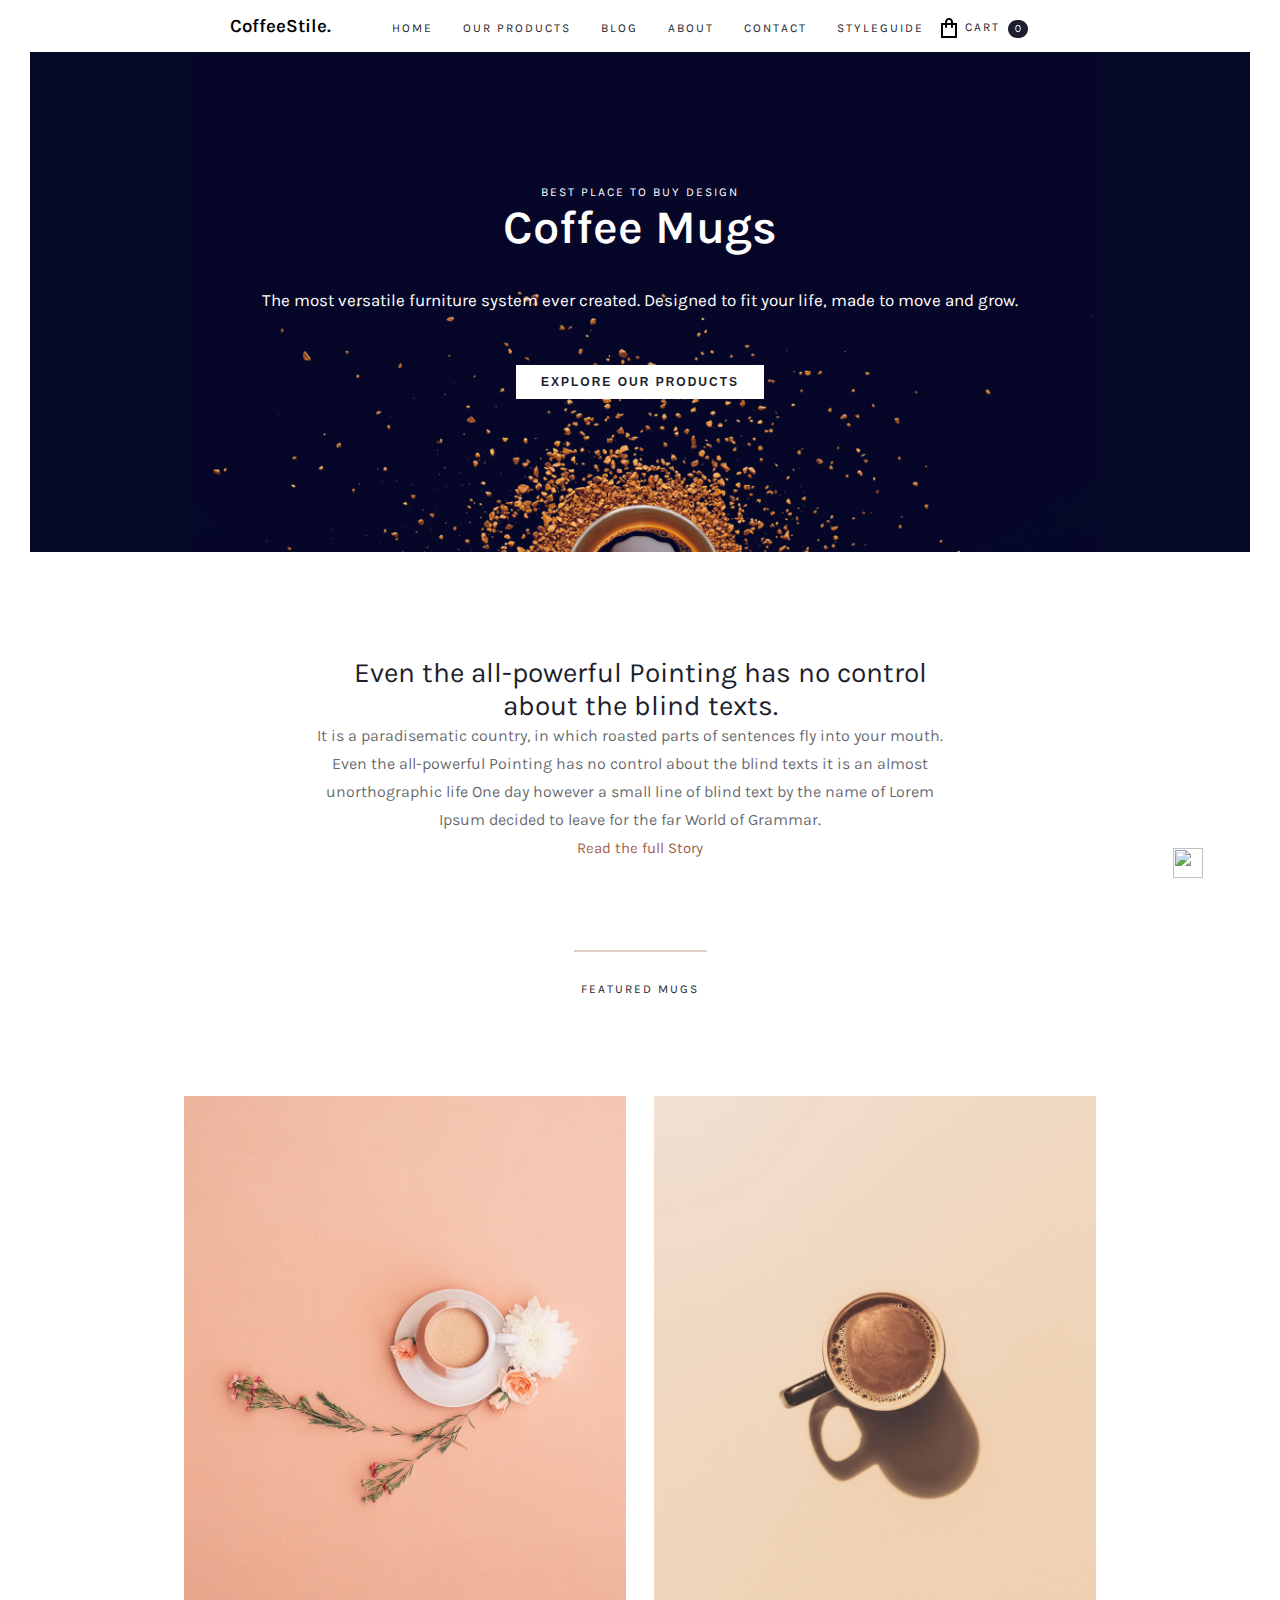
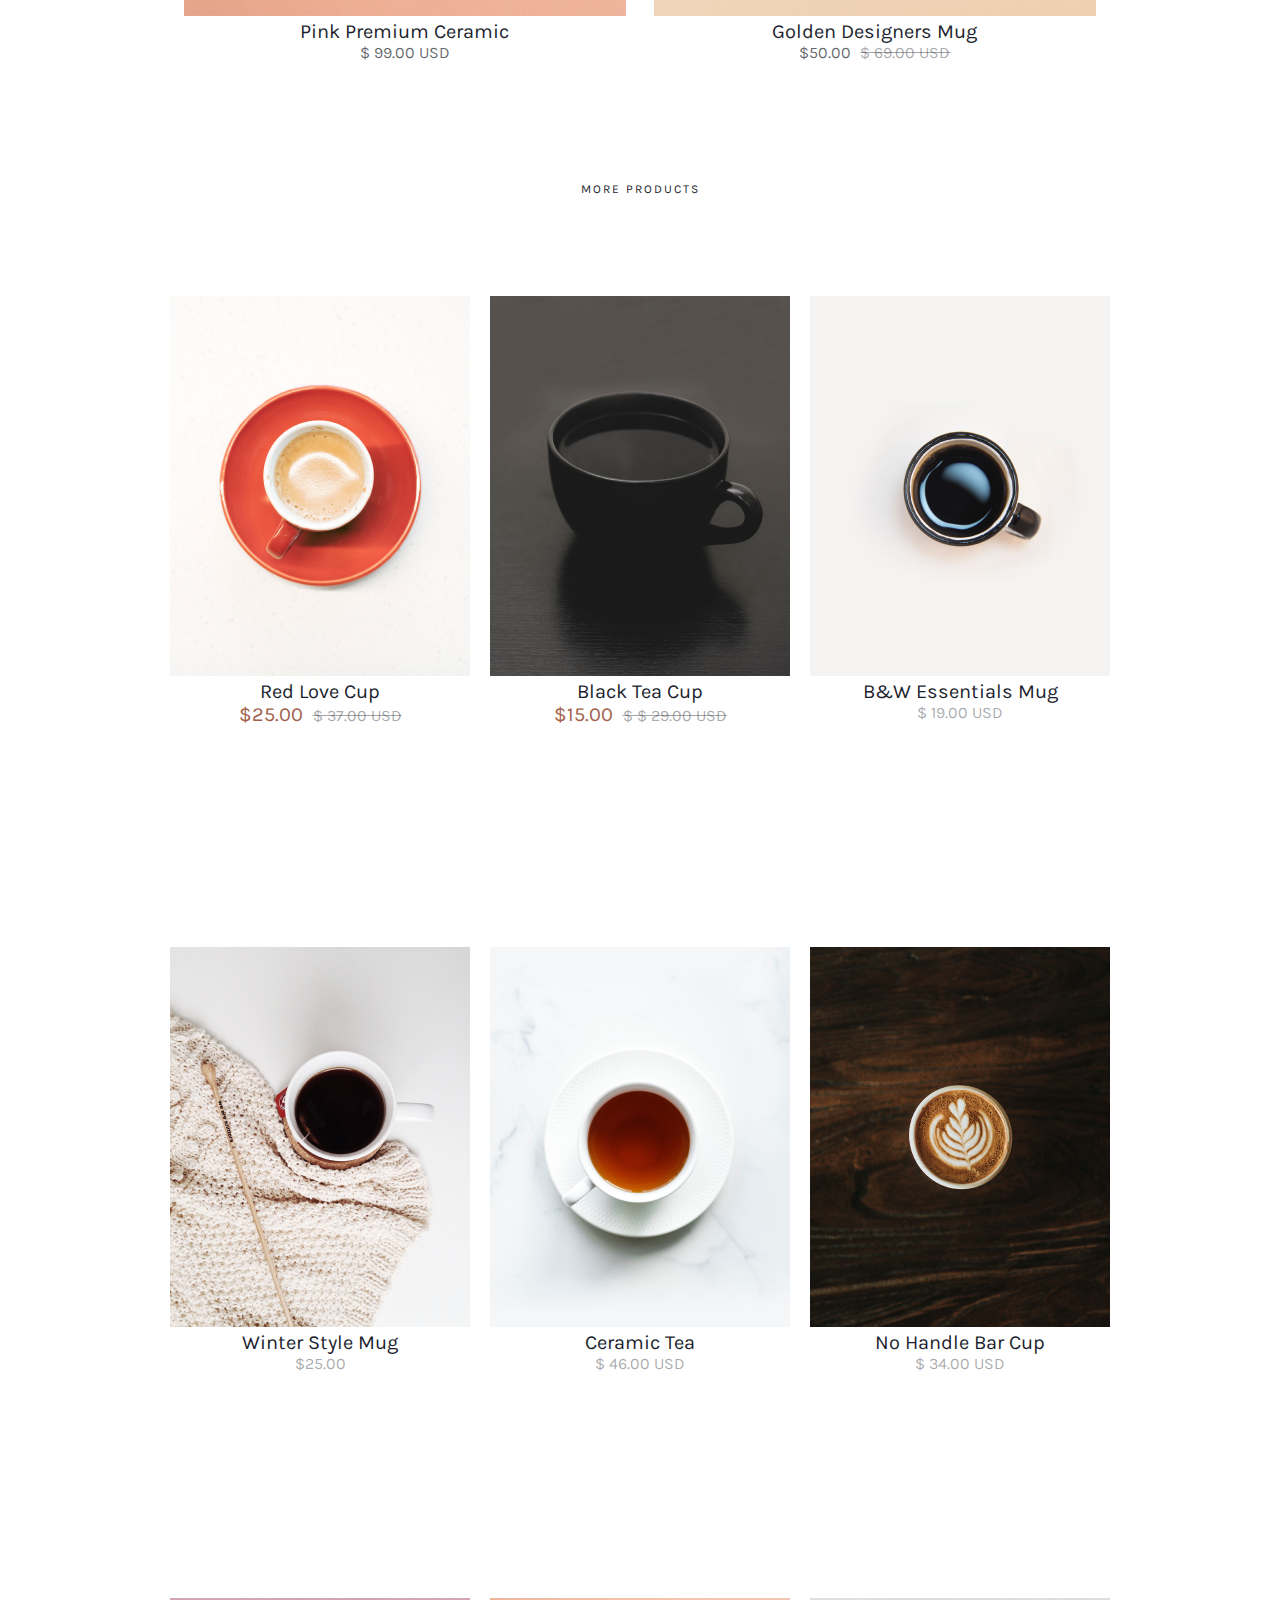
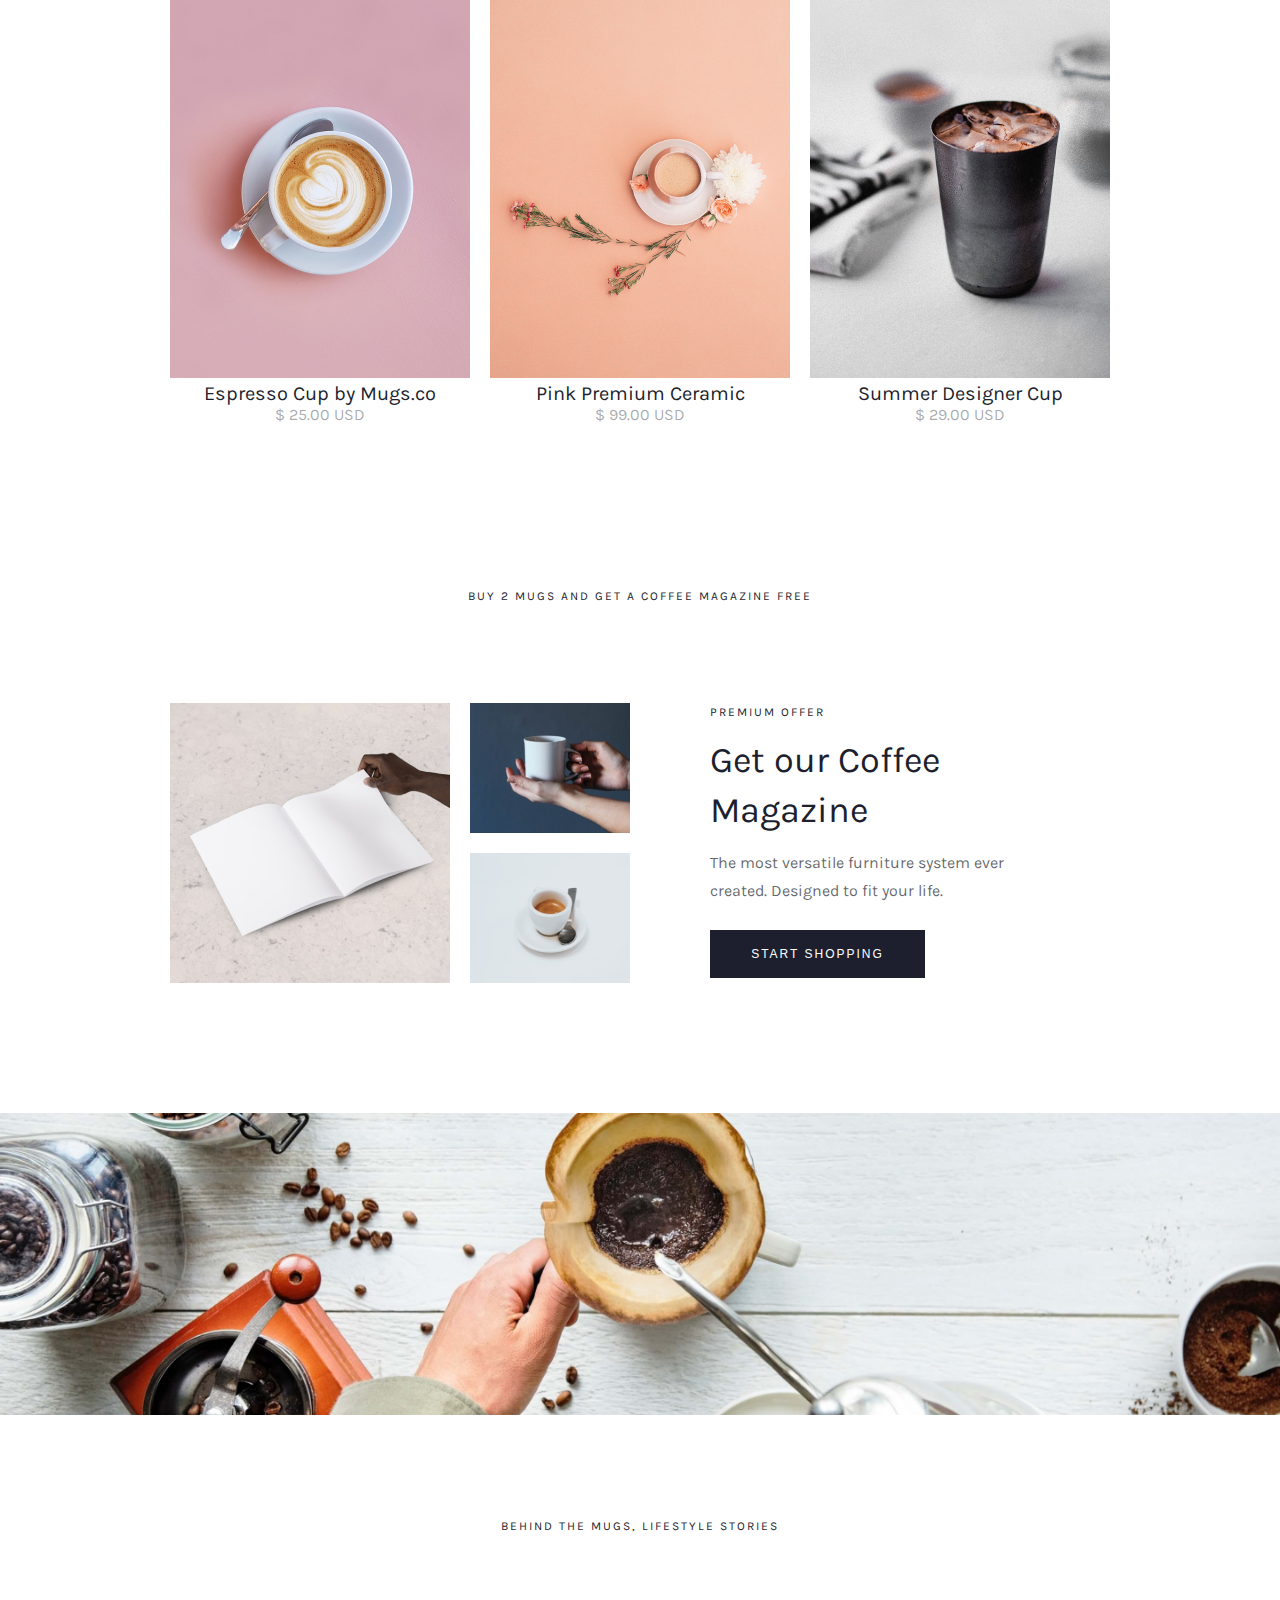
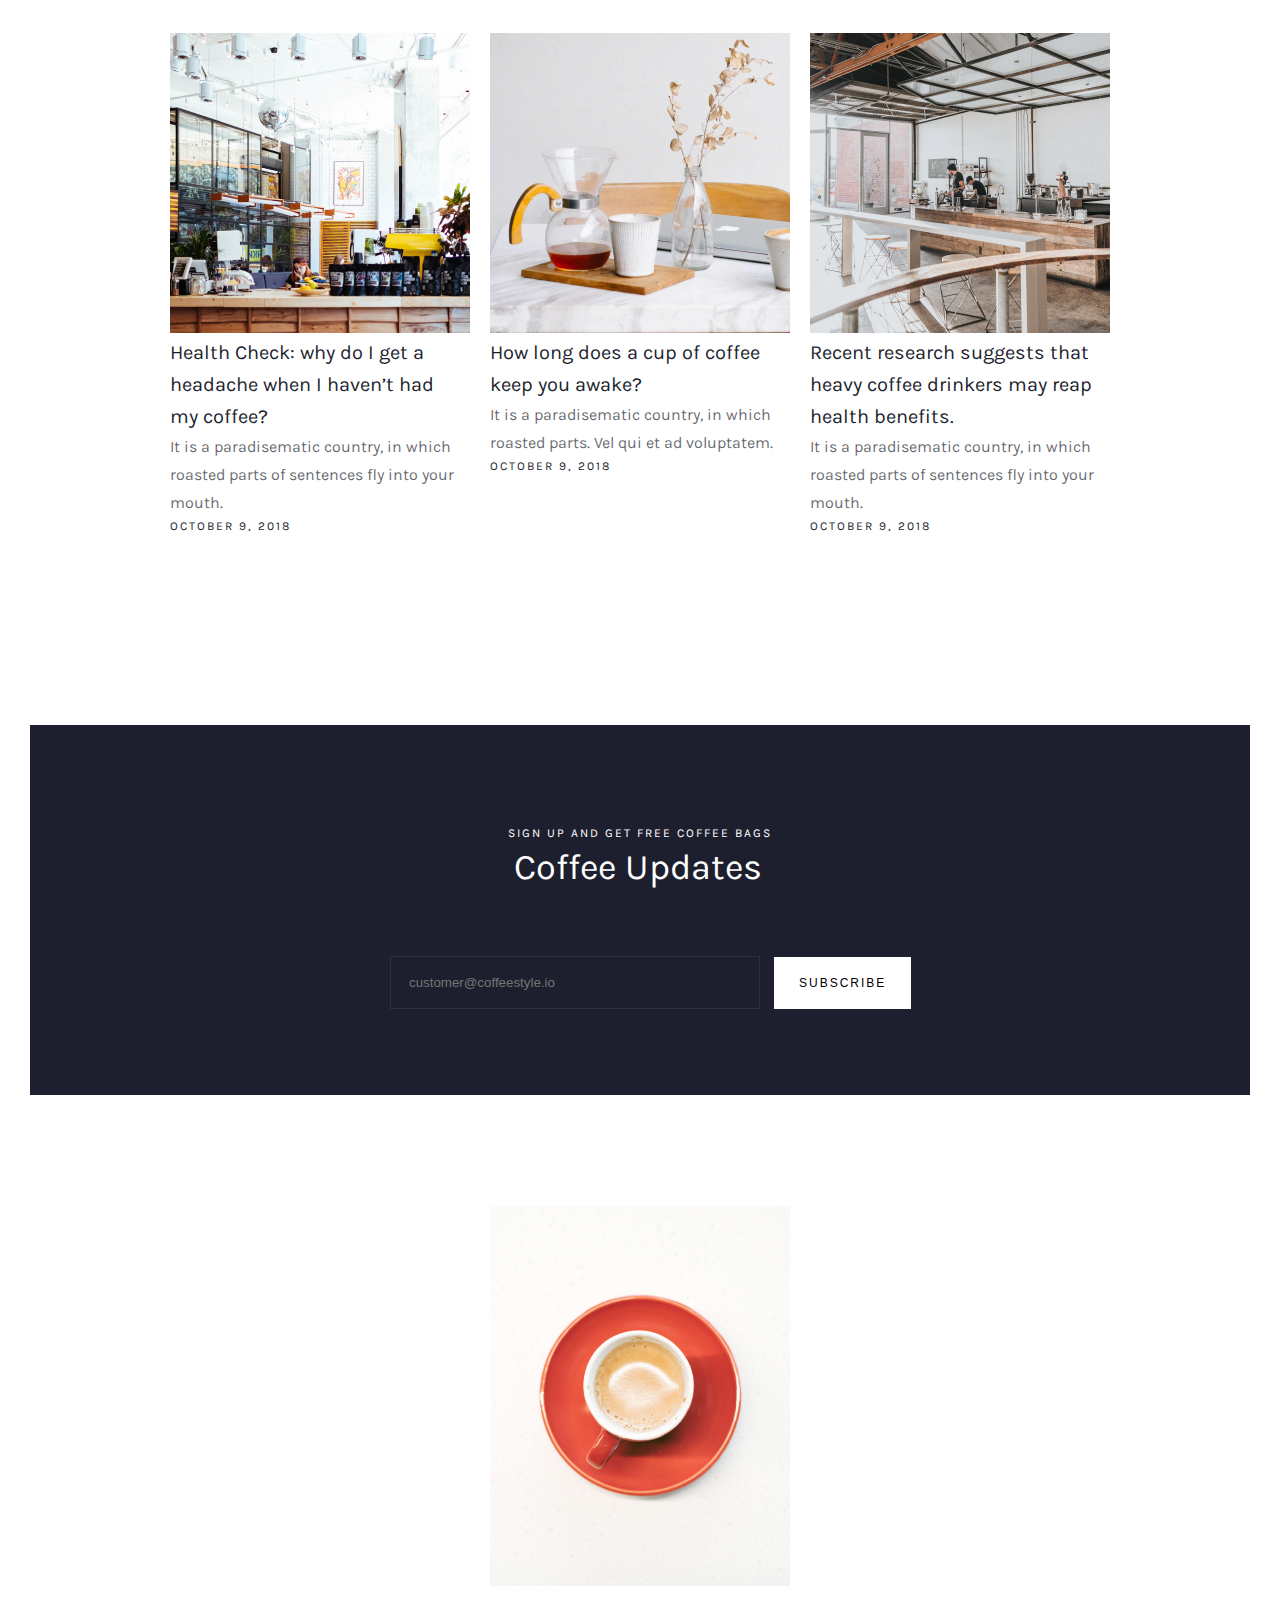
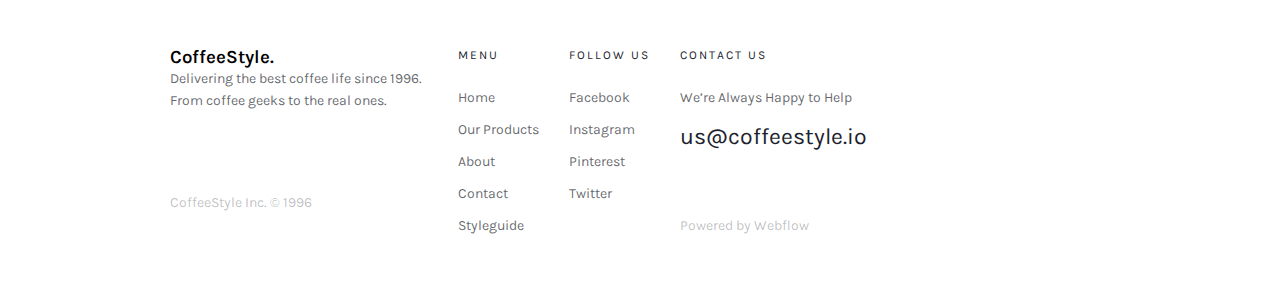
==== commit 90089f53: "modal" ====
--- a/index.html
+++ b/index.html
@@ -7,278 +7,317 @@
     <meta name="viewport" content="width=device-width, initial-scale=1.0">
     <title>CoffeeStile</title>
     <link rel="stylesheet" href="./src/Styles/index.css">
-    <link rel="stylesheet" href="https://unpkg.com/swiper/swiper-bundle.min.css"
-    />
+    <link rel="stylesheet" href="https://unpkg.com/swiper/swiper-bundle.min.css" />
 </head>
 
 <body>
     <div class="btn-up">
         <a href="#header">
-          <img class="btn-up-img" src="https://cdn3.iconfinder.com/data/icons/faticons/32/arrow-up-01-512.png" alt="">
+            <img class="btn-up-img" src="https://cdn3.iconfinder.com/data/icons/faticons/32/arrow-up-01-512.png" alt="">
         </a>
     </div>
-  <div id="burger" class="burger">
-    <button id="close-btn" class="close-btn">x</button>
-    <ul class="burger__menu">
-      <h2>Home</h2>
-      <li>
-        <a class="burger__link" href="#">Our Products</a>
-      </li>
-      <li>
-        <a class="burger__link" href="#">Blog</a>
-      </li>
-      <li>
-        <a class="burger__link" href="#">About</a>
-      </li>
-      <li>
-        <a class="burger__link" href="#">Contact</a>
-      </li>
-      <li>
-        <a id="photo" class="burger__link" href="#carousel">Styleguide</a>
-      </li>
-    </ul>
-  </div>
-    <header class="header" id="header"> 
-        <div class="container">
-            <button id="open-btn" class="burger-btn open-btn">
-                <img class="open-btn_img"
-                  src="https://cdn3.iconfinder.com/data/icons/web-ui-3/128/Menu-2-512.png"
-                  alt=""
-                />
-              </button>
-            <nav class="navbar">
-                <div class="navbar-logo">
-                    <h3 href="">CoffeeStile.</h3>
-                </div>
-                <ul class="navbar-nav">
-                    <li class="nav-item"><a href="" class="nav-link">Home</a></li>
-                    <li class="nav-item"><a href="" class="nav-link">Our Products</a></li>
-                    <li class="nav-item"><a href="" class="nav-link">Blog</a></li>
-                    <li class="nav-item"><a href="" class="nav-link">About</a></li>
-                    <li class="nav-item"><a href="" class="nav-link">Contact</a></li>
-                    <li class="nav-item"><a href="" class="nav-link">Styleguide</a></li>
-                </ul>
-                <div class="header-imgs">
-                    <img class="header-imgs__first" src="./src/Images/header/shop.svg" alt="">
-                    <p href="">Cart</p>
-                    <img class="header-imgs__second" src="./src/Images/header/zero.svg" alt="">
-                </div>
-
-            </nav>
-        </div>
-        <div>
-            <div class="home">
-                <img class="home__img" src="./src/Images/home/bg.png" alt="bg">
-                <p class="home__text1">Best place to buy design</p>
-                <h1 class="home__title">Coffee Mugs</h1>
-                <p class="home__text2">The most versatile furniture system ever created. Designed to fit your life, made
-                    to move and grow.</p>
-                <button class="home__btn">Explore Our Products</button>
-            </div>
-        </div>
-    </header>
-    <section class="about">
-        <div class="container">
-            <h2 class="title about__title">Even the all-powerful Pointing has no control <br> about the blind texts.
-            </h2>
-            <p class="desc about__desc">It is a paradisematic country, in which roasted parts of sentences fly into your
-                mouth.
-                Even the all-powerful Pointing has no control about the blind texts it is an almost unorthographic life
-                One day however a small line of blind text by the name of Lorem Ipsum decided to leave for the far World
-                of Grammar.</p>
-            <p class="about__read">Read the full Story</p>
-        </div>
-    </section>
-    <section class="bigcard">
-        <div class="container">
-            <p class="subtitle">Featured Mugs</p>
-            <div class="row">
-                <div>
-                    <img class="bigcard__img" src="./src/Images/bigcard/IMAGE1.png" alt="mug">
-                    <p class="bigcard__name">Pink Premium Ceramic</p>
-                    <p class="bigcard__price">$ 99.00 USD</p>
-                </div>
-                <div class="wrapper">
-                    <img class="bigcard__img" src="./src/Images/bigcard/IMAGE2.png" alt="mug">
-                    <p class="bigcard__name">Golden Designers Mug</p>
-                    <p class="bigcard__price">$50.00 <span>$ 69.00 USD</span></p>
-                </div>
-            </div>
-        </div>
-    </section>
-    <section class="smallcard">
-        <p class="subtitle">More Products</p>
-        <div class="container">
-            <div class="row">
-                <div class="wrapper">
-                    <img class="smallcard__img" src="./src/Images/smallcard/IMAGE1.png" alt="coffe1">
-                    <p class="smallcard__name">Red Love Cup</p>
-                    <p class="smallcard__price">$25.00 <span>$ 37.00 USD</span></p>
-                </div>
-                <div class="wrapper">
-                    <img class="smallcard__img" src="./src/Images/smallcard/IMAGE2.png" alt="coffe2">
-                    <p class="smallcard__name">Black Tea Cup</p>
-                    <p class="smallcard__price">$15.00 <span>$ $ 29.00 USD</span></p>
-                </div>
-                <div class="wrapper">
-                    <img class="smallcard__img" src="./src/Images/smallcard/IMAGE3.png" alt="coffe3">
-                    <p class="smallcard__name">B&W Essentials Mug</p>
-                    <p class="smallcard__price-grey">$ 19.00 USD</p>
-                </div>
-            </div>
-            <div class="row">
-                <div class="wrapper">
-                    <img class="smallcard__img" src="./src/Images/smallcard/IMAGE4.png" alt="coffe4">
-                    <p class="smallcard__name">Winter Style Mug</p>
-                    <p class="smallcard__price-grey">$25.00 </p>
-                </div>
-                <div class="wrapper">
-                    <img class="smallcard__img" src="./src/Images/smallcard/IMAGE5.png" alt="coffe5">
-                    <p class="smallcard__name">Ceramic Tea</p>
-                    <p class="smallcard__price-grey">$ 46.00 USD</p>
-                </div>
-                <div class="wrapper">
-                    <img class="smallcard__img" src="./src/Images/smallcard/IMAGE6.png" alt="coffe6">
-                    <p class="smallcard__name">No Handle Bar Cup</p>
-                    <p class="smallcard__price-grey">$ 34.00 USD</p>
-                </div>
-            </div>
-            <div class="row3">
-                <div class="wrapper">
-                    <img class="smallcard__img" src="./src/Images/smallcard/IMAGE7.png" alt="coffe7">
-                    <p class="smallcard__name">Espresso Cup by Mugs.co</p>
-                    <p class="smallcard__price-grey">$ 25.00 USD</p>
-                </div>
-                <div class="wrapper">
-                    <img class="smallcard__img" src="./src/Images/smallcard/IMAGE8.png" alt="coffe8">
-                    <p class="smallcard__name">Pink Premium Ceramic</p>
-                    <p class="smallcard__price-grey">$ 99.00 USD</p>
-                </div>
-                <div class="wrapper">
-                    <img class="smallcard__img" src="./src/Images/smallcard/IMAGE9.png" alt="coffe9">
-                    <p class="smallcard__name">Summer Designer Cup</p>
-                    <p class="smallcard__price-grey">$ 29.00 USD</p>
-                </div>
-            </div>
-        </div>
-    </section>
-    <section class="magazine">
-        <div class="container">
-            <p class="subtitle">Buy 2 mugs and get a coffee magazine free</p>
-            <div class="magazine__row">
-                <img class="magazine__img" src="./src/Images/magazine/IMAGE1.png" alt="">
-                <div>
-                    <img class="magazine__img1" src="./src/Images/magazine/IMAGE2.png" alt="">
-                    <img src="./src/Images/magazine/IMAGE3.png" alt="">
-                </div>
-                <div class="content">
-                    <p class="text">Premium Offer</p>
-                    <h3 class="title">Get our Coffee Magazine</h3>
-                    <p class="desc">The most versatile furniture system ever created. Designed to fit your life.</p>
-                    <button class="btn">Start Shopping</button>
-                </div>
-            </div>
-        </div>
-    </section>
-    <section class="bg">
-        <img class="img" src="./src/Images/bg.png" alt="bg2">
-    </section>
-    <section class="info">
-        <div class="container">
-            <p class="subtitle">Behind the mugs, lifestyle stories</p>
-            <div class="row">
-                <div class="wrapper">
-                    <img src="./src/Images/info/IMAGE1.png" alt="room" class="info__img">
-                    <h2 class="info__title">Health Check: why do I get a headache when I haven’t had my coffee?</h2>
-                    <p class="info__desc">It is a paradisematic country, in which roasted parts of sentences fly into
-                        your mouth.</p>
-                    <p class="info__date">October 9, 2018</p>
-                </div>
-                <div class="wrapper">
-                    <img src="./src/Images/info/IMAGE2.png" alt="room" class="info__img">
-                    <h2 class="info__title">How long does a cup of coffee keep you awake?</h2>
-                    <p class="info__desc">It is a paradisematic country, in which roasted parts. Vel qui et ad
-                        voluptatem.</p>
-                    <p class="info__date">October 9, 2018</p>
-                </div>
-                <div class="wrapper">
-                    <img src="./src/Images/info/IMAGE3.png" alt="room" class="info__img">
-                    <h2 class="info__title">Recent research suggests that heavy coffee drinkers may reap health
-                        benefits.</h2>
-                    <p class="info__desc">It is a paradisematic country, in which roasted parts of sentences fly into
-                        your mouth.</p>
-                    <p class="info__date">October 9, 2018</p>
-                </div>
-            </div>
-        </div>
-    </section>
-    <section class="updates">
-        <div>
-            <img class="updates__img" src="./src/Images/updates/bg.png" alt="bg">
-        </div>
-        <div class="container">
-            <p class="updates__subtitle">Sign up and get free coffee bags</p>
-            <h3 class="updates__title">Coffee Updates</h3>
-            <div class="block">
-                <input type="text" placeholder="customer@coffeestyle.io">
-                <button>subscribe</button>
-            </div>
-        </div>
-    </section>
-    <section class="carusel" id="carousel">
-        <div class="bg">
-            <div class="carusel__caruselka">
-            </div>
-            <div class="swiper mySwiper">
-              <div class="swiper-wrapper">
-                <div class="swiper-slide">
-                  <div>
-                    <img
-                      class="swiper__img"
-                      src="./src/Images/smallcard/IMAGE1.png"
-                      alt=""
-                    />
-                  </div>
-                </div>
-                <div class="swiper-slide">
-                  <div>
-                    <img
-                      class="swiper__img"
-                      src="./src/Images/smallcard/IMAGE2.png"
-                      alt=""
-                    />
-                  </div>
-                </div>
-                <div class="swiper-slide">
-                  <div>
-                    <img
-                      class="swiper__img"
-                      src="./src/Images/smallcard/IMAGE3.png"
-                      alt=""
-                    />
-                  </div>
-                </div>
-              </div>
-            </div>
-        </div>
-      </section>
-
-      <script src="https://ajax.googleapis.com/ajax/libs/jquery/3.6.0/jquery.min.js"></script>
-      <script src="./src/Lib/slick/slick.min.js"></script>
-      <script src="https://unpkg.com/swiper/swiper-bundle.min.js"></script>
-      <!-- Initialize Swiper -->
-      <script>
+    <div id="burger" class="burger">
+        <button id="close-btn" class="close-btn">x</button>
+        <ul class="burger__menu">
+            <h2>CoffeeStyle</h2>
+            <li>
+                <a class="burger__link" href="#">Our Products</a>
+            </li>
+            <li>
+                <a class="burger__link" href="#">Blog</a>
+            </li>
+            <li>
+                <a class="burger__link" href="#">About</a>
+            </li>
+            <li>
+                <a class="burger__link" href="#">Contact</a>
+            </li>
+            <li>
+                <a id="photo" class="burger__link" href="#carousel">Styleguide</a>
+            </li>
+        </ul>
+    </div>
+    <main>
+        <header class="header" id="header">
+            <div class="container">
+                <button id="open-btn" class="burger-btn open-btn">
+                    <img class="open-btn_img" src="https://cdn3.iconfinder.com/data/icons/web-ui-3/128/Menu-2-512.png"
+                        alt="" />
+                </button>
+                <nav class="navbar">
+                    <div class="navbar-logo">
+                        <h3 href="">CoffeeStile.</h3>
+                    </div>
+                    <ul class="navbar-nav">
+                        <li class="nav-item"><a href="" class="nav-link">Home</a></li>
+                        <li class="nav-item"><a href="" class="nav-link">Our Products</a></li>
+                        <li class="nav-item"><a href="" class="nav-link">Blog</a></li>
+                        <li class="nav-item"><a href="" class="nav-link">About</a></li>
+                        <li class="nav-item"><a href="" class="nav-link">Contact</a></li>
+                        <li class="nav-item"><a href="" class="nav-link">Styleguide</a></li>
+                    </ul>
+                    <div class="header-imgs">
+                        <img class="header-imgs__first" src="./src/Images/header/shop.svg" alt="">
+                        <p href="">Cart</p>
+                        <img class="header-imgs__second" src="./src/Images/header/zero.svg" alt="">
+                    </div>
+
+                </nav>
+            </div>
+            <div>
+                <div class="home">
+                    <img class="home__img" src="./src/Images/home/bg.png" alt="bg">
+                    <p class="home__text1">Best place to buy design</p>
+                    <h1 class="home__title">Coffee Mugs</h1>
+                    <p class="home__text2">The most versatile furniture system ever created. Designed to fit your life,
+                        made
+                        to move and grow.</p>
+                    <button class="home__btn">Explore Our Products</button>
+                </div>
+            </div>
+        </header>
+        <section class="about">
+            <div class="container">
+                <h2 class="title about__title">Even the all-powerful Pointing has no control <br> about the blind texts.
+                </h2>
+                <p class="desc about__desc">It is a paradisematic country, in which roasted parts of sentences fly into
+                    your
+                    mouth.
+                    Even the all-powerful Pointing has no control about the blind texts it is an almost unorthographic
+                    life
+                    One day however a small line of blind text by the name of Lorem Ipsum decided to leave for the far
+                    World
+                    of Grammar.</p>
+                <p class="about__read">Read the full Story</p>
+            </div>
+        </section>
+        <section class="bigcard">
+            <div class="container">
+                <p class="subtitle">Featured Mugs</p>
+                <div class="row">
+                    <div>
+                        <img class="bigcard__img" src="./src/Images/bigcard/IMAGE1.png" alt="mug">
+                        <p class="bigcard__name">Pink Premium Ceramic</p>
+                        <p class="bigcard__price">$ 99.00 USD</p>
+                    </div>
+                    <div class="wrapper">
+                        <img class="bigcard__img" src="./src/Images/bigcard/IMAGE2.png" alt="mug">
+                        <p class="bigcard__name">Golden Designers Mug</p>
+                        <p class="bigcard__price">$50.00 <span>$ 69.00 USD</span></p>
+                    </div>
+                </div>
+            </div>
+        </section>
+        <section class="smallcard">
+            <p class="subtitle">More Products</p>
+            <div class="container">
+                <div class="row">
+                    <div class="wrapper">
+                        <img class="smallcard__img" src="./src/Images/smallcard/IMAGE1.png" alt="coffe1">
+                        <p class="smallcard__name">Red Love Cup</p>
+                        <p class="smallcard__price">$25.00 <span>$ 37.00 USD</span></p>
+                    </div>
+                    <div class="wrapper">
+                        <img class="smallcard__img" src="./src/Images/smallcard/IMAGE2.png" alt="coffe2">
+                        <p class="smallcard__name">Black Tea Cup</p>
+                        <p class="smallcard__price">$15.00 <span>$ $ 29.00 USD</span></p>
+                    </div>
+                    <div class="wrapper">
+                        <img class="smallcard__img" src="./src/Images/smallcard/IMAGE3.png" alt="coffe3">
+                        <p class="smallcard__name">B&W Essentials Mug</p>
+                        <p class="smallcard__price-grey">$ 19.00 USD</p>
+                    </div>
+                </div>
+                <div class="row">
+                    <div class="wrapper">
+                        <img class="smallcard__img" src="./src/Images/smallcard/IMAGE4.png" alt="coffe4">
+                        <p class="smallcard__name">Winter Style Mug</p>
+                        <p class="smallcard__price-grey">$25.00 </p>
+                    </div>
+                    <div class="wrapper">
+                        <img class="smallcard__img" src="./src/Images/smallcard/IMAGE5.png" alt="coffe5">
+                        <p class="smallcard__name">Ceramic Tea</p>
+                        <p class="smallcard__price-grey">$ 46.00 USD</p>
+                    </div>
+                    <div class="wrapper">
+                        <img class="smallcard__img" src="./src/Images/smallcard/IMAGE6.png" alt="coffe6">
+                        <p class="smallcard__name">No Handle Bar Cup</p>
+                        <p class="smallcard__price-grey">$ 34.00 USD</p>
+                    </div>
+                </div>
+                <div class="row3">
+                    <div class="wrapper">
+                        <img class="smallcard__img" src="./src/Images/smallcard/IMAGE7.png" alt="coffe7">
+                        <p class="smallcard__name">Espresso Cup by Mugs.co</p>
+                        <p class="smallcard__price-grey">$ 25.00 USD</p>
+                    </div>
+                    <div class="wrapper">
+                        <img class="smallcard__img" src="./src/Images/smallcard/IMAGE8.png" alt="coffe8">
+                        <p class="smallcard__name">Pink Premium Ceramic</p>
+                        <p class="smallcard__price-grey">$ 99.00 USD</p>
+                    </div>
+                    <div class="wrapper">
+                        <img class="smallcard__img" src="./src/Images/smallcard/IMAGE9.png" alt="coffe9">
+                        <p class="smallcard__name">Summer Designer Cup</p>
+                        <p class="smallcard__price-grey">$ 29.00 USD</p>
+                    </div>
+                </div>
+            </div>
+        </section>
+        <section class="magazine">
+            <div class="container">
+                <p class="subtitle">Buy 2 mugs and get a coffee magazine free</p>
+                <div class="magazine__row">
+                    <img class="magazine__img" src="./src/Images/magazine/IMAGE1.png" alt="">
+                    <div>
+                        <img class="magazine__img1" src="./src/Images/magazine/IMAGE2.png" alt="">
+                        <img src="./src/Images/magazine/IMAGE3.png" alt="">
+                    </div>
+                    <div class="content">
+                        <p class="text">Premium Offer</p>
+                        <h3 class="title">Get our Coffee Magazine</h3>
+                        <p class="desc">The most versatile furniture system ever created. Designed to fit your life.</p>
+                        <button class="btn">Start Shopping</button>
+                    </div>
+                </div>
+            </div>
+        </section>
+        <section class="bg">
+            <img class="img" src="./src/Images/bg.png" alt="bg2">
+        </section>
+        <section class="info">
+            <div class="container">
+                <p class="subtitle">Behind the mugs, lifestyle stories</p>
+                <div class="row">
+                    <div class="wrapper">
+                        <img src="./src/Images/info/IMAGE1.png" alt="room" class="info__img">
+                        <h2 class="info__title">Health Check: why do I get a headache when I haven’t had my coffee?</h2>
+                        <p class="info__desc">It is a paradisematic country, in which roasted parts of sentences fly
+                            into
+                            your mouth.</p>
+                        <p class="info__date">October 9, 2018</p>
+                    </div>
+                    <div class="wrapper">
+                        <img src="./src/Images/info/IMAGE2.png" alt="room" class="info__img">
+                        <h2 class="info__title">How long does a cup of coffee keep you awake?</h2>
+                        <p class="info__desc">It is a paradisematic country, in which roasted parts. Vel qui et ad
+                            voluptatem.</p>
+                        <p class="info__date">October 9, 2018</p>
+                    </div>
+                    <div class="wrapper">
+                        <img src="./src/Images/info/IMAGE3.png" alt="room" class="info__img">
+                        <h2 class="info__title">Recent research suggests that heavy coffee drinkers may reap health
+                            benefits.</h2>
+                        <p class="info__desc">It is a paradisematic country, in which roasted parts of sentences fly
+                            into
+                            your mouth.</p>
+                        <p class="info__date">October 9, 2018</p>
+                    </div>
+                </div>
+            </div>
+        </section>
+        <section class="updates">
+            <div>
+                <img class="updates__img" src="./src/Images/updates/bg.png" alt="bg">
+            </div>
+            <div class="container">
+                <p class="updates__subtitle">Sign up and get free coffee bags</p>
+                <h3 class="updates__title">Coffee Updates</h3>
+                <div class="block">
+                    <input type="text" placeholder="customer@coffeestyle.io">
+                    <button id="modalBtn">subscribe</button>
+                </div>
+            </div>
+        </section>
+        <section class="carusel" id="carousel">
+            <div class="bg">
+                <div class="carusel__caruselka">
+                </div>
+                <div class="swiper mySwiper">
+                    <div class="swiper-wrapper">
+                        <div class="swiper-slide">
+                            <div>
+                                <img class="swiper__img" src="./src/Images/smallcard/IMAGE1.png" alt="" />
+                            </div>
+                        </div>
+                        <div class="swiper-slide">
+                            <div>
+                                <img class="swiper__img" src="./src/Images/smallcard/IMAGE2.png" alt="" />
+                            </div>
+                        </div>
+                        <div class="swiper-slide">
+                            <div>
+                                <img class="swiper__img" src="./src/Images/smallcard/IMAGE3.png" alt="" />
+                            </div>
+                        </div>
+                    </div>
+                </div>
+            </div>
+        </section>
+    </main>
+    <div id="modal-registration" class="modal">
+        <div class="modal-content">
+            <div class="modal-header">
+                <a href="./index.html">
+                    <h3 class="header-logo">CoffeeStile.</h3>
+                </a>
+            </div>
+            <div class="modal-body">
+                <h2 class="modal-body__title">Sign Up</h2>
+                <input type="text" class="modal-body__input" placeholder="e-mail">
+                <input type="text" class="modal-body__input" placeholder="password">
+                <input type="text" class="modal-body__input" placeholder="repeat password">
+                <button class="modal-body__btn">Sign Up</button>
+                <div class="modal-body__auth">
+                    <p>have an account?</p>
+                    <button id="modal-goToLoginBtn">Log In</button>
+                </div>
+            </div>
+        </div>
+    </div>
+
+    <!-- login  -->
+    <div id="modal-login" class="modal">
+        <div class="modal-content">
+            <div class="modal-header">
+                <a href="./index.html">
+                    <h3 class="header-logo">CoffeeStile.</h3>
+                </a>
+            </div>
+            <div class=" modal-body">
+                <h2 class="modal-body__title">Log In</h2>
+                <input type="text" class="modal-body__input" placeholder="e-mail">
+                <input type="text" class="modal-body__input" placeholder="password">
+                <button class="modal-body__btn">Forgot password?</button>
+                <button class="modal-body__btn">Sign In</button>
+
+                <div class="modal-body__auth">
+                    <p>have an account?</p>
+                    <button id="modal-goToRegistrationBtn">Sign Up</button>
+                </div>
+            </div>
+        </div>
+    </div>
+
+
+
+    <script src="https://ajax.googleapis.com/ajax/libs/jquery/3.6.0/jquery.min.js"></script>
+    <script src="./src/Lib/slick/slick.min.js"></script>
+    <script src="https://unpkg.com/swiper/swiper-bundle.min.js"></script>
+    <!-- Initialize Swiper -->
+    <script>
         var swiper = new Swiper(".mySwiper", {
-          loop: true,
-          spaceBetween: 50,
-          autoplay: {
-            delay: 2500,
-            disableOnInteraction: false,
-          },
+            loop: true,
+            spaceBetween: 50,
+            autoplay: {
+                delay: 3000,
+                disableOnInteraction: false,
+            },
         });
-      </script>
-      <script src="./src/js/app.js"></script>
+    </script>
+    <script src="./src/js/app.js"></script>
 </body>
+
 <footer class="footer">
     <div class="container">
         <div class="row1">
--- a/src/Styles/index.css
+++ b/src/Styles/index.css
@@ -12,8 +12,46 @@
   text-decoration: none;
 }
 
-body ul li {
+h1,
+h2,
+h3,
+h4,
+h5,
+h6 {
+  font-weight: 600;
+  margin: 0;
+}
+
+p {
+  margin: 0;
+}
+
+ul {
+  padding: 0;
+  margin: 0;
+}
+
+li {
   list-style: none;
+}
+
+a {
+  text-decoration: none;
+  color: inherit;
+}
+
+button {
+  border: 1px solid transparent;
+  outline: none;
+  -webkit-user-select: none;
+     -moz-user-select: none;
+      -ms-user-select: none;
+          user-select: none;
+  cursor: pointer;
+  display: inline-block;
+  font-weight: 800;
+  font-size: 18px;
+  background-color: transparent;
 }
 
 .container {
@@ -22,13 +60,29 @@
   margin: 0 auto;
 }
 
+.modal-container {
+  position: relative;
+  z-index: 1;
+  max-width: 1200px;
+  width: 100%;
+  margin: 0 auto;
+  padding: 0 15px;
+  display: -webkit-box;
+  display: -ms-flexbox;
+  display: flex;
+  -webkit-box-orient: vertical;
+  -webkit-box-direction: normal;
+      -ms-flex-direction: column;
+          flex-direction: column;
+}
+
 .subtitle {
   font-weight: normal;
   font-size: 12px;
   text-align: center;
   letter-spacing: 2px;
   text-transform: uppercase;
-  color: #1D1F2E;
+  color: #1d1f2e;
   margin-bottom: 100px;
 }
 
@@ -37,6 +91,7 @@
 }
 
 header .navbar {
+  padding: 15px;
   display: -webkit-box;
   display: -ms-flexbox;
   display: flex;
@@ -79,18 +134,21 @@
   letter-spacing: 2px;
   text-transform: uppercase;
   color: #1D1F2E;
+  cursor: pointer;
 }
 
 header .navbar .header-imgs__first {
   position: absolute;
-  top: 10px;
+  top: -2px;
   right: 43px;
+  cursor: pointer;
 }
 
 header .navbar .header-imgs__second {
   position: absolute;
-  top: 12px;
+  top: 0px;
   right: -28px;
+  cursor: pointer;
 }
 
 .home {
@@ -411,6 +469,7 @@
 
 .updates__img {
   max-width: calc(100% - 60px);
+  width: 100%;
   -webkit-transform: translate(calc(50% - 50%));
           transform: translate(calc(50% - 50%));
   height: 370px;
@@ -462,6 +521,7 @@
   padding: 19px 25px;
   margin-left: 10px;
   border: 0;
+  cursor: pointer;
 }
 
 .footer .container {
@@ -1078,4 +1138,178 @@
 * {
   scroll-behavior: smooth;
 }
+
+.modal {
+  position: fixed;
+  left: 0;
+  top: 0;
+  height: 100vh;
+  width: 100vw;
+  z-index: 11;
+  background-color: rgba(0, 0, 0, 0.9);
+  display: none;
+  -webkit-box-pack: center;
+      -ms-flex-pack: center;
+          justify-content: center;
+  -webkit-box-align: center;
+      -ms-flex-align: center;
+          align-items: center;
+}
+
+.modal.active {
+  display: -webkit-box;
+  display: -ms-flexbox;
+  display: flex;
+}
+
+.modal-content {
+  width: 350px;
+  height: 450px;
+}
+
+.modal-header {
+  background: #fff;
+  height: 50px;
+  border-radius: 30px 30px 0 0;
+}
+
+.modal-header a .header-logo {
+  font-size: 40px;
+  color: rgba(0, 0, 0, 0.8);
+  text-align: center;
+  padding: 0 0 10px 0;
+}
+
+.modal-body {
+  position: relative;
+  display: -webkit-box;
+  display: -ms-flexbox;
+  display: flex;
+  -webkit-box-orient: vertical;
+  -webkit-box-direction: normal;
+      -ms-flex-direction: column;
+          flex-direction: column;
+  -webkit-box-pack: center;
+      -ms-flex-pack: center;
+          justify-content: center;
+  -webkit-box-align: center;
+      -ms-flex-align: center;
+          align-items: center;
+  margin: 0 auto;
+  text-align: center;
+  background-color: rgba(6, 6, 40, 0.6);
+  gap: 30px;
+  font-family: 'Karla', sans-serif;
+}
+
+.modal-body__title {
+  margin-top: 20px;
+  letter-spacing: 2px;
+  color: #fff;
+}
+
+.modal-body__input {
+  max-width: 250px;
+  width: 100%;
+  border-radius: 30px;
+  min-height: 35px;
+  font-size: 14px;
+  padding-left: 20px;
+  color: #3b3b3b;
+  background-color: #FFFFFF;
+  border: 1px solid #a1a1a1;
+}
+
+.modal-body__input:active {
+  color: #adff2f;
+}
+
+.modal-body__input::-webkit-input-placeholder {
+  color: #78808f;
+}
+
+.modal-body__input:-ms-input-placeholder {
+  color: #78808f;
+}
+
+.modal-body__input::-ms-input-placeholder {
+  color: #78808f;
+}
+
+.modal-body__input::placeholder {
+  color: #78808f;
+}
+
+.modal-body__btn {
+  position: relative;
+  font-size: 14px;
+  text-align: center;
+  cursor: pointer;
+  background: #FFFFFF;
+  color: #78808f;
+  font-weight: normal;
+  width: 160px;
+  height: 40px;
+  border-radius: 30px;
+}
+
+.modal-body__btn:hover {
+  top: 2px;
+  background: #333;
+}
+
+.modal-body__btn:active {
+  color: #adff2f;
+}
+
+.modal-body__auth {
+  max-width: 335px;
+  width: calc((100% - 20%));
+  display: -webkit-box;
+  display: -ms-flexbox;
+  display: flex;
+  -webkit-box-pack: justify;
+      -ms-flex-pack: justify;
+          justify-content: space-between;
+  -webkit-box-align: center;
+      -ms-flex-align: center;
+          align-items: center;
+  padding: 25px 35px;
+  background: #060628;
+  gap: 30px;
+}
+
+.modal-body__auth p {
+  font-size: 16px;
+  color: #ffffff;
+}
+
+.modal-body__auth button {
+  font-size: 14px;
+  color: #ffffff;
+}
+
+@-webkit-keyframes modalopen {
+  from {
+    opacity: 0;
+  }
+  to {
+    opacity: 1;
+  }
+}
+
+@keyframes modalopen {
+  from {
+    opacity: 0;
+  }
+  to {
+    opacity: 1;
+  }
+}
+
+@media (max-width: 1200px) {
+  .container {
+    max-width: 996px;
+  }
+}
 /*# sourceMappingURL=index.css.map */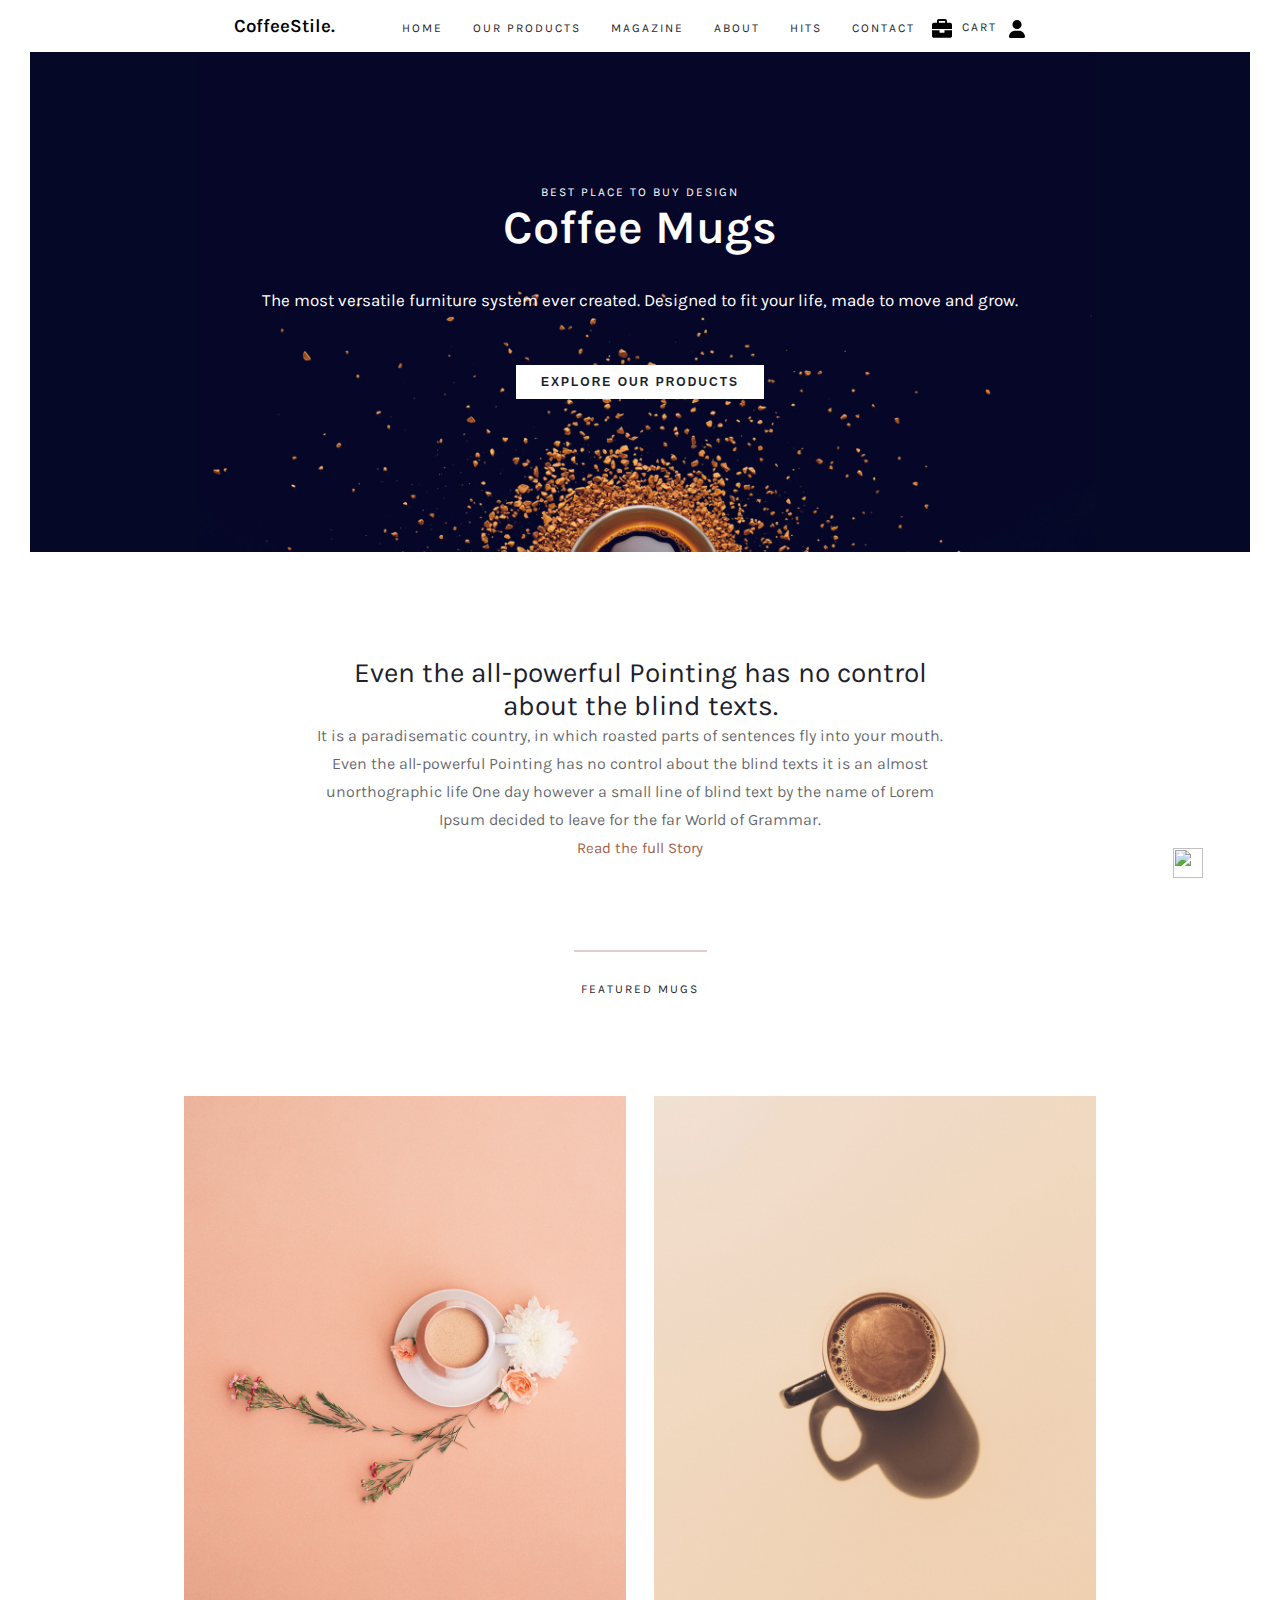
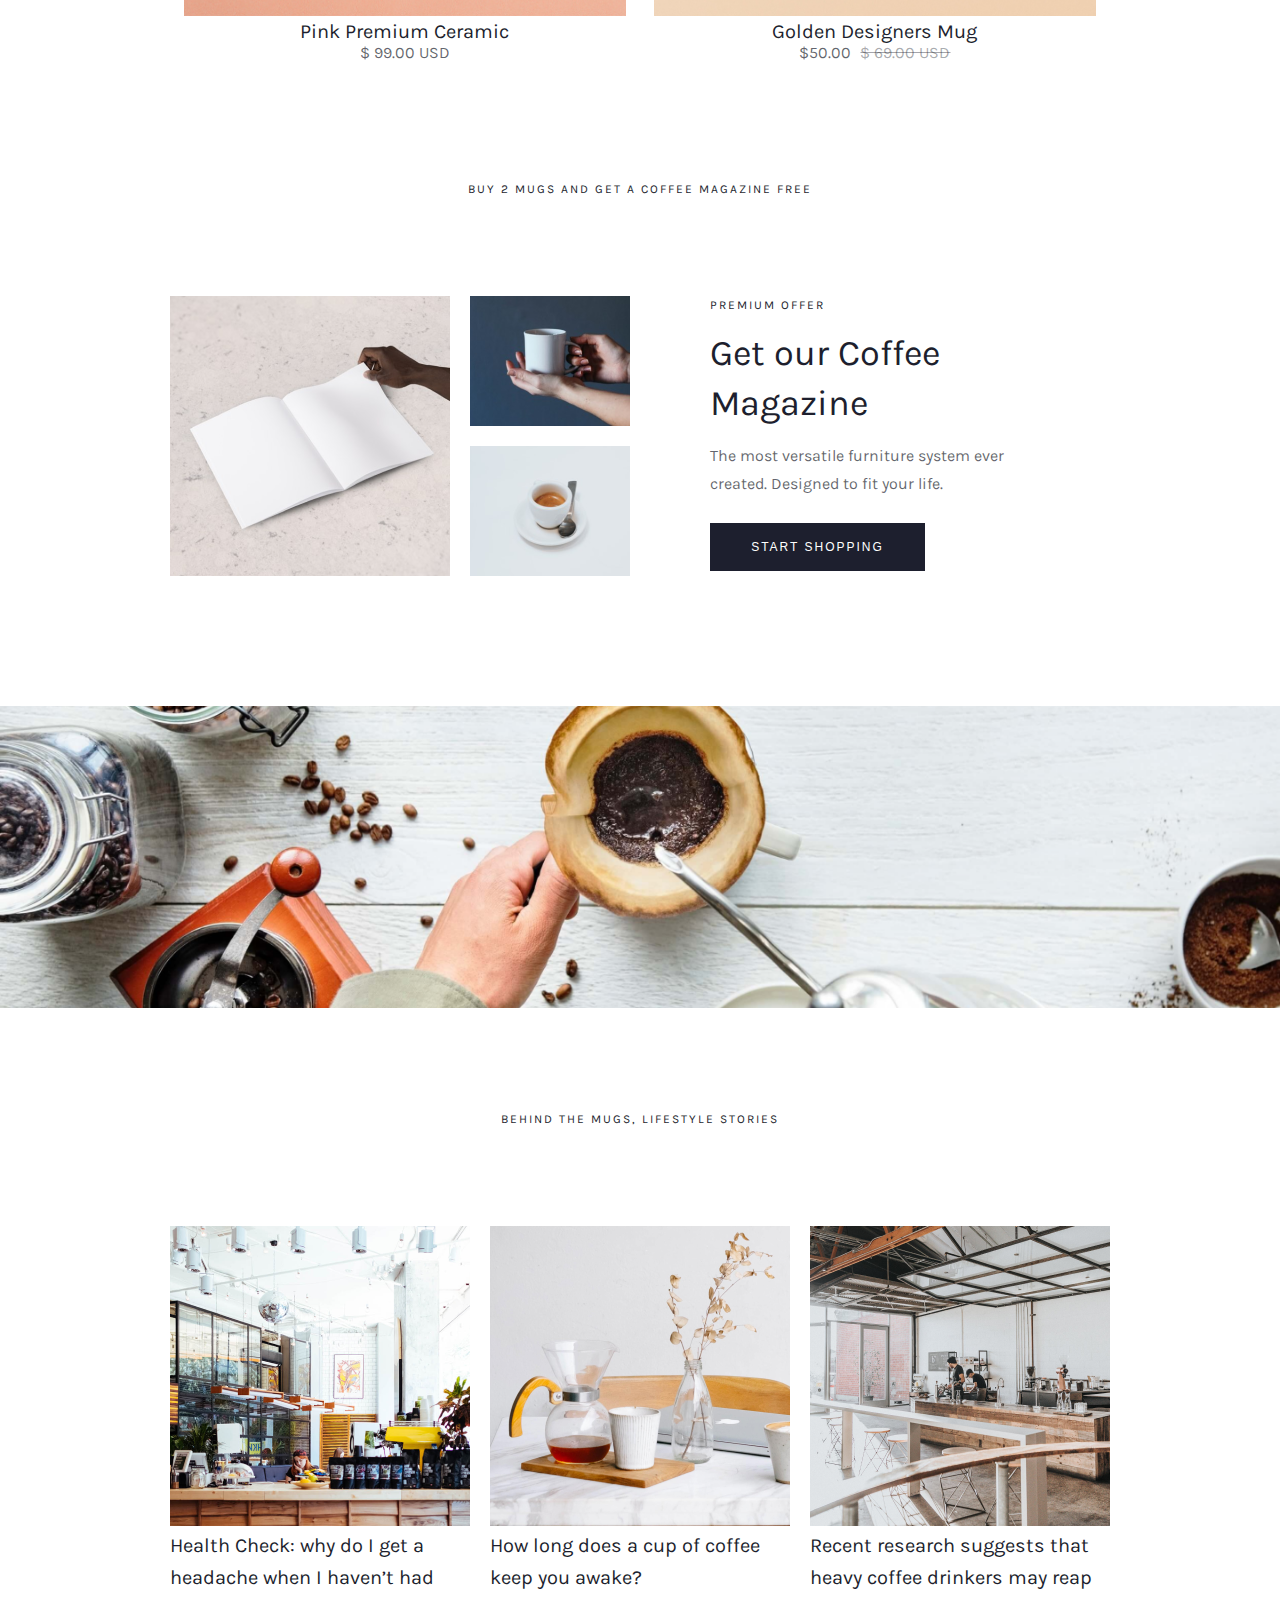
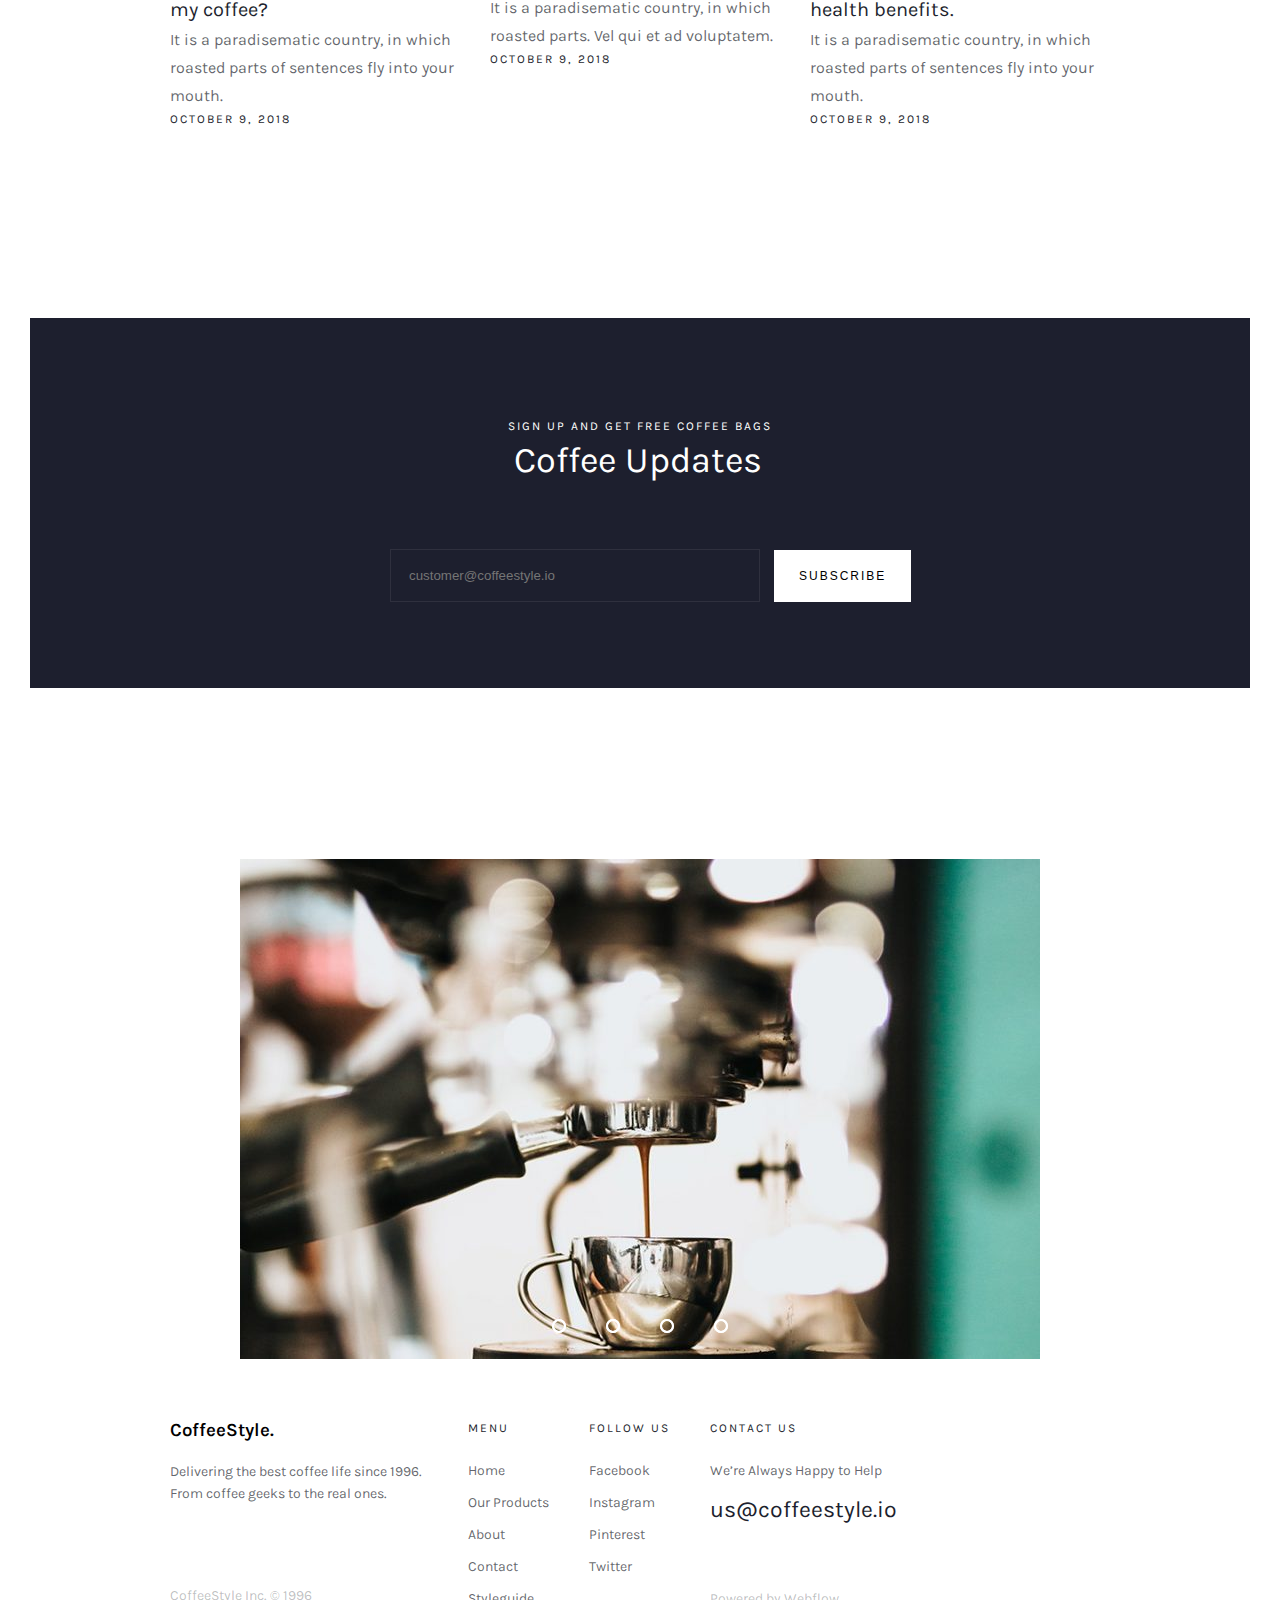
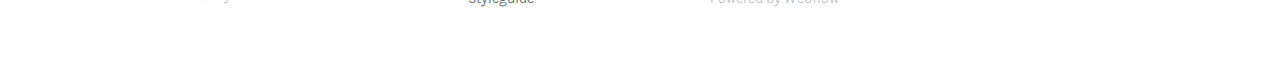
==== commit 50f2fe3f: "finalcommit" ====
--- a/index.html
+++ b/index.html
@@ -7,7 +7,6 @@
     <meta name="viewport" content="width=device-width, initial-scale=1.0">
     <title>CoffeeStile</title>
     <link rel="stylesheet" href="./src/Styles/index.css">
-    <link rel="stylesheet" href="https://unpkg.com/swiper/swiper-bundle.min.css" />
 </head>
 
 <body>
@@ -17,23 +16,19 @@
         </a>
     </div>
     <div id="burger" class="burger">
-        <button id="close-btn" class="close-btn">x</button>
         <ul class="burger__menu">
             <h2>CoffeeStyle</h2>
             <li>
-                <a class="burger__link" href="#">Our Products</a>
+                <a class="burger__link" href="index.html">Home</a>
             </li>
             <li>
-                <a class="burger__link" href="#">Blog</a>
+                <a class="burger__link" href="basket.html">Basket</a>
             </li>
             <li>
-                <a class="burger__link" href="#">About</a>
+                <a class="burger__link" href="smallcard.html">Our Products</a>
             </li>
             <li>
-                <a class="burger__link" href="#">Contact</a>
-            </li>
-            <li>
-                <a id="photo" class="burger__link" href="#carousel">Styleguide</a>
+                <a class="burger__link" href="#footer">Contact</a>
             </li>
         </ul>
     </div>
@@ -46,33 +41,38 @@
                 </button>
                 <nav class="navbar">
                     <div class="navbar-logo">
-                        <h3 href="">CoffeeStile.</h3>
+                        <a href="index.html">
+                            <h3 href="">CoffeeStile.</h3>
+                        </a>
                     </div>
                     <ul class="navbar-nav">
-                        <li class="nav-item"><a href="" class="nav-link">Home</a></li>
-                        <li class="nav-item"><a href="" class="nav-link">Our Products</a></li>
-                        <li class="nav-item"><a href="" class="nav-link">Blog</a></li>
-                        <li class="nav-item"><a href="" class="nav-link">About</a></li>
-                        <li class="nav-item"><a href="" class="nav-link">Contact</a></li>
-                        <li class="nav-item"><a href="" class="nav-link">Styleguide</a></li>
+                        <li class="nav-item"><a href="index.html" class="nav-link">Home</a></li>
+                        <li class="nav-item"><a href="smallcard.html" class="nav-link">Our Products</a></li>
+                        <li class="nav-item"><a href="#magazine" class="nav-link">magazine</a></li>
+                        <li class="nav-item"><a href="#info" class="nav-link">About</a></li>
+                        <li class="nav-item"><a href="#updates" class="nav-link">hits</a></li>
+                        <li class="nav-item"><a href="#footer" class="nav-link">Contact</a></li>
                     </ul>
                     <div class="header-imgs">
-                        <img class="header-imgs__first" src="./src/Images/header/shop.svg" alt="">
-                        <p href="">Cart</p>
-                        <img class="header-imgs__second" src="./src/Images/header/zero.svg" alt="">
+                        <a href="basket.html"><img class="header-imgs__first" src="./src/Images/header/shop.svg"
+                                alt=""></a>
+                        <a href="#bigcard">
+                            <p href="">Cart</p>
+                        </a>
+                        <img id="modalBtn" class="header-imgs__second" src="./src/Images/header/user.svg" alt="">
                     </div>
 
                 </nav>
             </div>
             <div>
-                <div class="home">
+                <div class="home" id="home">
                     <img class="home__img" src="./src/Images/home/bg.png" alt="bg">
                     <p class="home__text1">Best place to buy design</p>
                     <h1 class="home__title">Coffee Mugs</h1>
                     <p class="home__text2">The most versatile furniture system ever created. Designed to fit your life,
                         made
                         to move and grow.</p>
-                    <button class="home__btn">Explore Our Products</button>
+                    <a href="smallcard.html"><button class="home__btn">Explore Our Products</button></a>
                 </div>
             </div>
         </header>
@@ -91,7 +91,7 @@
                 <p class="about__read">Read the full Story</p>
             </div>
         </section>
-        <section class="bigcard">
+        <section class="bigcard" id="bigcard">
             <div class="container">
                 <p class="subtitle">Featured Mugs</p>
                 <div class="row">
@@ -108,63 +108,7 @@
                 </div>
             </div>
         </section>
-        <section class="smallcard">
-            <p class="subtitle">More Products</p>
-            <div class="container">
-                <div class="row">
-                    <div class="wrapper">
-                        <img class="smallcard__img" src="./src/Images/smallcard/IMAGE1.png" alt="coffe1">
-                        <p class="smallcard__name">Red Love Cup</p>
-                        <p class="smallcard__price">$25.00 <span>$ 37.00 USD</span></p>
-                    </div>
-                    <div class="wrapper">
-                        <img class="smallcard__img" src="./src/Images/smallcard/IMAGE2.png" alt="coffe2">
-                        <p class="smallcard__name">Black Tea Cup</p>
-                        <p class="smallcard__price">$15.00 <span>$ $ 29.00 USD</span></p>
-                    </div>
-                    <div class="wrapper">
-                        <img class="smallcard__img" src="./src/Images/smallcard/IMAGE3.png" alt="coffe3">
-                        <p class="smallcard__name">B&W Essentials Mug</p>
-                        <p class="smallcard__price-grey">$ 19.00 USD</p>
-                    </div>
-                </div>
-                <div class="row">
-                    <div class="wrapper">
-                        <img class="smallcard__img" src="./src/Images/smallcard/IMAGE4.png" alt="coffe4">
-                        <p class="smallcard__name">Winter Style Mug</p>
-                        <p class="smallcard__price-grey">$25.00 </p>
-                    </div>
-                    <div class="wrapper">
-                        <img class="smallcard__img" src="./src/Images/smallcard/IMAGE5.png" alt="coffe5">
-                        <p class="smallcard__name">Ceramic Tea</p>
-                        <p class="smallcard__price-grey">$ 46.00 USD</p>
-                    </div>
-                    <div class="wrapper">
-                        <img class="smallcard__img" src="./src/Images/smallcard/IMAGE6.png" alt="coffe6">
-                        <p class="smallcard__name">No Handle Bar Cup</p>
-                        <p class="smallcard__price-grey">$ 34.00 USD</p>
-                    </div>
-                </div>
-                <div class="row3">
-                    <div class="wrapper">
-                        <img class="smallcard__img" src="./src/Images/smallcard/IMAGE7.png" alt="coffe7">
-                        <p class="smallcard__name">Espresso Cup by Mugs.co</p>
-                        <p class="smallcard__price-grey">$ 25.00 USD</p>
-                    </div>
-                    <div class="wrapper">
-                        <img class="smallcard__img" src="./src/Images/smallcard/IMAGE8.png" alt="coffe8">
-                        <p class="smallcard__name">Pink Premium Ceramic</p>
-                        <p class="smallcard__price-grey">$ 99.00 USD</p>
-                    </div>
-                    <div class="wrapper">
-                        <img class="smallcard__img" src="./src/Images/smallcard/IMAGE9.png" alt="coffe9">
-                        <p class="smallcard__name">Summer Designer Cup</p>
-                        <p class="smallcard__price-grey">$ 29.00 USD</p>
-                    </div>
-                </div>
-            </div>
-        </section>
-        <section class="magazine">
+        <section class="magazine" id="magazine">
             <div class="container">
                 <p class="subtitle">Buy 2 mugs and get a coffee magazine free</p>
                 <div class="magazine__row">
@@ -185,7 +129,7 @@
         <section class="bg">
             <img class="img" src="./src/Images/bg.png" alt="bg2">
         </section>
-        <section class="info">
+        <section class="info" id="info">
             <div class="container">
                 <p class="subtitle">Behind the mugs, lifestyle stories</p>
                 <div class="row">
@@ -216,7 +160,7 @@
                 </div>
             </div>
         </section>
-        <section class="updates">
+        <section class="updates" id="updates">
             <div>
                 <img class="updates__img" src="./src/Images/updates/bg.png" alt="bg">
             </div>
@@ -225,36 +169,56 @@
                 <h3 class="updates__title">Coffee Updates</h3>
                 <div class="block">
                     <input type="text" placeholder="customer@coffeestyle.io">
-                    <button id="modalBtn">subscribe</button>
-                </div>
-            </div>
-        </section>
-        <section class="carusel" id="carousel">
-            <div class="bg">
-                <div class="carusel__caruselka">
-                </div>
-                <div class="swiper mySwiper">
-                    <div class="swiper-wrapper">
-                        <div class="swiper-slide">
-                            <div>
-                                <img class="swiper__img" src="./src/Images/smallcard/IMAGE1.png" alt="" />
-                            </div>
-                        </div>
-                        <div class="swiper-slide">
-                            <div>
-                                <img class="swiper__img" src="./src/Images/smallcard/IMAGE2.png" alt="" />
-                            </div>
-                        </div>
-                        <div class="swiper-slide">
-                            <div>
-                                <img class="swiper__img" src="./src/Images/smallcard/IMAGE3.png" alt="" />
-                            </div>
-                        </div>
-                    </div>
+                    <button id="modalBtn2">subscribe</button>
+                </div>
+            </div>
+        </section>
+        <section class="carusel">
+            <div class="container">
+
+                <div class="slider">
+                    <div class="slider-slides">
+
+                        <input type="radio" name="radio-btn" id="radio1">
+                        <input type="radio" name="radio-btn" id="radio2">
+                        <input type="radio" name="radio-btn" id="radio3">
+                        <input type="radio" name="radio-btn" id="radio4">
+
+                        <div class="slider-slide first">
+                            <img src="./src/Images/carusel/1.png" alt="1">
+                        </div>
+                        <div class="slider-slide">
+                            <img src="./src/Images/carusel/2.png" alt="2">
+                        </div>
+                        <div class="slider-slide">
+                            <img src="./src/Images/carusel/3.png" alt="3">
+                        </div>
+                        <div class="slider-slide">
+                            <img src="./src/Images/carusel/4.png" alt="4">
+                        </div>
+
+                        <div class="slider-navigation-auto">
+                            <div class="auto-btn1"></div>
+                            <div class="auto-btn2"></div>
+                            <div class="auto-btn3"></div>
+                            <div class="auto-btn4"></div>
+                        </div>
+       
+                    </div>
+
+                    <div class="slider-navigation-manual">
+                        <label for="radio1" class="manual-btn"></label>
+                        <label for="radio2" class="manual-btn"></label>
+                        <label for="radio3" class="manual-btn"></label>
+                        <label for="radio4" class="manual-btn"></label>
+                    </div>
+    
                 </div>
             </div>
         </section>
     </main>
+
+    <!-- registraion  -->
     <div id="modal-registration" class="modal">
         <div class="modal-content">
             <div class="modal-header">
@@ -298,70 +262,68 @@
             </div>
         </div>
     </div>
-
-
-
-    <script src="https://ajax.googleapis.com/ajax/libs/jquery/3.6.0/jquery.min.js"></script>
-    <script src="./src/Lib/slick/slick.min.js"></script>
-    <script src="https://unpkg.com/swiper/swiper-bundle.min.js"></script>
-    <!-- Initialize Swiper -->
-    <script>
-        var swiper = new Swiper(".mySwiper", {
-            loop: true,
-            spaceBetween: 50,
-            autoplay: {
-                delay: 3000,
-                disableOnInteraction: false,
-            },
-        });
+    <footer class="footer" id="footer">
+        <div class="container">
+            <div class="row1">
+                <div class="wrapper">
+                    <h3 class="footer__title">CoffeeStyle.</h3>
+                    <p class="footer__desc">Delivering the best coffee life since 1996. From coffee geeks to the real
+                        ones.
+                    </p>
+                    <p class="footer__copyright">CoffeeStyle Inc. © 1996</p>
+                </div>
+            </div>
+            <div class="row2">
+                <div>
+                    <ul class="footer__list">
+                        <div class="footer__list_item1">Menu</div>
+                        <div class="footer__list_item">Home</div>
+                        <div class="footer__list_item">Our Products</div>
+                        <div class="footer__list_item">About</div>
+                        <div class="footer__list_item">Contact</div>
+                        <div class="footer__list_item">Styleguide</div>
+                    </ul>
+                </div>
+            </div>
+            <div class="row3">
+                <div>
+                    <ul class="footer__list">
+                        <div class="footer__list_item1">Follow Us</div>
+                        <a href="https://www.facebook.com/thegoodcoffeekg/">
+                            <div class="footer__list_item">Facebook</div>
+                        </a>
+                        <a href="https://www.instagram.com/socialcoffee.bishkek/">
+                            <div class="footer__list_item">Instagram</div>
+                        </a>
+                        <div class="footer__list_item">Pinterest</div>
+                        <div class="footer__list_item">Twitter</div>
+                    </ul>
+                </div>
+            </div>
+            <div class="row4">
+                <div>
+                    <ul class="footer__list">
+                        <div class="footer__list_item1">Contact Us</div>
+                        <div class="footer__list_item">We’re Always Happy to Help</div>
+                        <div class="footer__email">us@coffeestyle.io</div>
+                        <div class="footer__copyright">Powered by Webflow</div>
+                    </ul>
+                </div>
+            </div>
+        </div>
+    </footer>
+
+    <script type="text/javascript">
+        var counter = 1;
+        setInterval(function () {
+            document.getElementById('radio' + counter).checked = true;
+            counter++;
+            if (counter > 4) {
+                counter = 1;
+            }
+        }, 5000);
     </script>
-    <script src="./src/js/app.js"></script>
+     <script src="./src/js/app.js"></script>
 </body>
 
-<footer class="footer">
-    <div class="container">
-        <div class="row1">
-            <div class="wrapper">
-                <h3 class="footer__title">CoffeeStyle.</h3>
-                <p class="footer__desc">Delivering the best coffee life since 1996. From coffee geeks to the real ones.
-                </p>
-                <p class="footer__copyright">CoffeeStyle Inc. © 1996</p>
-            </div>
-        </div>
-        <div class="row2">
-            <div>
-                <ul class="footer__list">
-                    <div class="footer__list_item1">Menu</div>
-                    <div class="footer__list_item">Home</div>
-                    <div class="footer__list_item">Our Products</div>
-                    <div class="footer__list_item">About</div>
-                    <div class="footer__list_item">Contact</div>
-                    <div class="footer__list_item">Styleguide</div>
-                </ul>
-            </div>
-        </div>
-        <div class="row3">
-            <div>
-                <ul class="footer__list">
-                    <div class="footer__list_item1">Follow Us</div>
-                    <div class="footer__list_item">Facebook</div>
-                    <div class="footer__list_item">Instagram</div>
-                    <div class="footer__list_item">Pinterest</div>
-                    <div class="footer__list_item">Twitter</div>
-                </ul>
-            </div>
-        </div>
-        <div class="row4">
-            <div>
-                <ul class="footer__list">
-                    <div class="footer__list_item1">Contact Us</div>
-                    <div class="footer__list_item">We’re Always Happy to Help</div>
-                    <div class="footer__email">us@coffeestyle.io</div>
-                    <div class="footer__copyright">Powered by Webflow</div>
-                </ul>
-            </div>
-        </div>
-    </div>
-</footer>
-
 </html>--- a/src/Styles/index.css
+++ b/src/Styles/index.css
@@ -102,6 +102,10 @@
       justify-content: space-around;
 }
 
+header .navbar-logo {
+  cursor: pointer;
+}
+
 header .navbar-nav {
   display: -webkit-box;
   display: -ms-flexbox;
@@ -139,16 +143,22 @@
 
 header .navbar .header-imgs__first {
   position: absolute;
-  top: -2px;
-  right: 43px;
+  top: -1px;
+  right: 45px;
+  width: 20px;
   cursor: pointer;
 }
 
 header .navbar .header-imgs__second {
   position: absolute;
+  width: 16px;
   top: 0px;
   right: -28px;
   cursor: pointer;
+}
+
+.header.basket-header {
+  background: #dbdbde;
 }
 
 .home {
@@ -320,6 +330,12 @@
   font-size: 20px;
   text-align: center;
   color: #1D1F2E;
+  margin: 10px;
+  cursor: pointer;
+}
+
+.smallcard__name:active {
+  background: #3b3b3b;
 }
 
 .smallcard__price {
@@ -531,8 +547,8 @@
   -webkit-box-pack: start;
       -ms-flex-pack: start;
           justify-content: flex-start;
-  -webkit-column-gap: 30px;
-          column-gap: 30px;
+  -webkit-column-gap: 40px;
+          column-gap: 40px;
 }
 
 .footer__desc {
@@ -541,7 +557,7 @@
   line-height: 22px;
   color: rgba(29, 31, 46, 0.7);
   width: 258px;
-  margin-bottom: 80px;
+  margin: 20px 0 80px 0;
 }
 
 .footer__copyright {
@@ -560,6 +576,7 @@
   text-transform: uppercase;
   color: #1d1f2e;
   margin-bottom: 23px;
+  cursor: pointer;
 }
 
 .footer__list_item {
@@ -568,6 +585,7 @@
   line-height: 22px;
   color: rgba(29, 31, 46, 0.7);
   margin-bottom: 10px;
+  cursor: pointer;
 }
 
 .footer__email {
@@ -576,6 +594,12 @@
   line-height: 36px;
   color: #1d1f2e;
   margin-bottom: 60px;
+  cursor: pointer;
+}
+
+.footer.basket-footer {
+  background: #dbdbde;
+  padding: 50px;
 }
 
 @media (max-width: 992px) {
@@ -616,6 +640,7 @@
     width: 324px;
     height: 404px;
     text-align: center;
+    margin-bottom: 16px;
   }
   .smallcard .row3 {
     -ms-flex-wrap: wrap;
@@ -624,8 +649,11 @@
     width: 324px;
     margin-bottom: 16px;
   }
+  .smallcard__price {
+    margin: 0 5px 40px 0;
+  }
   .smallcard__price-grey {
-    margin: 0 5px 16px 0;
+    margin: 0 5px 40px 0;
   }
   .magazine {
     margin: 0;
@@ -688,6 +716,24 @@
   }
   .bg .img {
     margin-bottom: 30px;
+  }
+  .basket {
+    -ms-flex-wrap: wrap;
+        flex-wrap: wrap;
+  }
+  .carusel {
+    max-width: 700px;
+    width: 100%;
+    margin: 0 auto;
+  }
+  .navigation-manual {
+    max-width: 500px;
+    width: 100%;
+  }
+  .slide img {
+    max-width: 700px;
+    width: 100%;
+    height: 500px;
   }
 }
 
@@ -745,7 +791,7 @@
   }
   .footer .container {
     position: relative;
-    width: 500px;
+    width: 400px;
     height: 400px;
     margin: 0;
   }
@@ -757,17 +803,17 @@
   .footer .row4 {
     position: absolute;
     top: 0;
-    left: 70%;
+    left: 90%;
   }
   .footer .row3 {
     position: absolute;
     top: 170px;
-    left: 70%;
+    left: 90%;
   }
   .footer .row2 {
     position: absolute;
     top: 170px;
-    left: 8%;
+    left: 16%;
   }
   .footer__list_item {
     margin-bottom: 0;
@@ -871,12 +917,6 @@
   .magazine .content .btn {
     margin-bottom: 60px;
   }
-  .footer .container {
-    position: relative;
-    width: 500px;
-    height: 350px;
-    margin: 0;
-  }
   .footer .row1 {
     position: absolute;
     top: 0;
@@ -965,7 +1005,7 @@
     position: relative;
     width: auto;
     height: 350px;
-    margin: 0;
+    margin-top: 30px;
   }
   .footer .row1 {
     position: absolute;
@@ -975,17 +1015,17 @@
   .footer .row4 {
     position: absolute;
     top: 150px;
-    left: 0;
+    left: 40px;
   }
   .footer .row3 {
     position: absolute;
     top: 270px;
-    left: 180px;
+    left: 200px;
   }
   .footer .row2 {
     position: absolute;
     top: 270px;
-    left: 0;
+    left: 40px;
   }
   .footer__list_item {
     margin-bottom: 0;
@@ -1006,8 +1046,48 @@
   }
 }
 
-.carusel {
+.slider {
+  max-width: 800px;
+  width: 100%;
+  max-height: 500px;
+  height: 100%;
+  border-radius: 10px;
+  overflow: hidden;
+  padding: 60px 0;
   position: relative;
+  left: 50%;
+  -webkit-transform: translateX(-50%);
+          transform: translateX(-50%);
+}
+
+.slider-slides {
+  width: 500%;
+  height: 500px;
+  display: -webkit-box;
+  display: -ms-flexbox;
+  display: flex;
+}
+
+.slider-slides input {
+  display: none;
+}
+
+.slider-slide {
+  width: 20%;
+  -webkit-transition: 2s;
+  transition: 2s;
+}
+
+.slider-slide img {
+  width: 800px;
+  height: 500px;
+}
+
+.slider-navigation-manual {
+  position: absolute;
+  max-width: 800px;
+  width: 100%;
+  margin-top: -40px;
   display: -webkit-box;
   display: -ms-flexbox;
   display: flex;
@@ -1016,40 +1096,78 @@
           justify-content: center;
 }
 
-.carusel .bg {
+.slider-navigation-manual .manual-btn {
+  border: 2px solid #fff;
+  padding: 5px;
+  border-radius: 10px;
+  cursor: pointer;
+  -webkit-transition: 1s;
+  transition: 1s;
+}
+
+.slider-navigation-manual .manual-btn:not(:last-child) {
+  margin-right: 40px;
+}
+
+.slider-navigation-manual .manual-btn:hover {
+  background: #c19926;
+}
+
+.slider #radio1:checked ~ .first {
+  margin-left: 0;
+}
+
+.slider #radio2:checked ~ .first {
+  margin-left: -20%;
+}
+
+.slider #radio3:checked ~ .first {
+  margin-left: -40%;
+}
+
+.slider #radio4:checked ~ .first {
+  margin-left: -60%;
+}
+
+.slider-navigation-auto {
+  position: absolute;
+  display: -webkit-box;
+  display: -ms-flexbox;
+  display: flex;
+  max-width: 800px;
   width: 100%;
-  height: 400px;
-  background-color: #fff;
-  display: -webkit-box;
-  display: -ms-flexbox;
-  display: flex;
   -webkit-box-pack: center;
       -ms-flex-pack: center;
           justify-content: center;
-  margin-bottom: 40px;
-}
-
-.carusel .swiper-slide {
-  display: -webkit-box;
-  display: -ms-flexbox;
-  display: flex;
-  -webkit-box-pack: center;
-      -ms-flex-pack: center;
-          justify-content: center;
-}
-
-.carusel .swiper__img {
-  width: auto;
-  -webkit-transition-duration: 5s;
-          transition-duration: 5s;
-}
-
-.carusel .swiper-button-next:after, .carusel .swiper-rtl .swiper-button-prev:after {
-  display: none;
-}
-
-.carusel .swiper-button-prev:after, .carusel .swiper-rtl .swiper-button-next:after {
-  display: none;
+  margin-top: 460px;
+}
+
+.slider-navigation-auto div {
+  border: 2px solid #fff;
+  padding: 5px;
+  border-radius: 10px;
+  -webkit-transition: 1s;
+  transition: 1s;
+}
+
+.slider-navigation-auto div:not(:last-child) {
+  margin-right: 40px;
+}
+
+.slider #radio1:checked ~ .navigation-auto .auto-btn1 {
+  background: #fff;
+}
+
+.slider #radio2:checked ~ .navigation-auto .auto-btn2 {
+  background: #fff;
+}
+
+.slider #radio3:checked ~ .navigation-auto .auto-btn3 {
+  background: #fff;
+}
+
+.slider #radio4:checked ~ .navigation-auto .auto-btn4 {
+  background: #fff;
 }
 
 .burger-btn {
@@ -1146,7 +1264,7 @@
   height: 100vh;
   width: 100vw;
   z-index: 11;
-  background-color: rgba(0, 0, 0, 0.9);
+  background-color: rgba(0, 0, 0, 0.95);
   display: none;
   -webkit-box-pack: center;
       -ms-flex-pack: center;
@@ -1165,6 +1283,10 @@
 .modal-content {
   width: 350px;
   height: 450px;
+  -webkit-animation-name: modalopen;
+          animation-name: modalopen;
+  -webkit-animation-duration: 3s;
+          animation-duration: 3s;
 }
 
 .modal-header {
@@ -1199,7 +1321,7 @@
   text-align: center;
   background-color: rgba(6, 6, 40, 0.6);
   gap: 30px;
-  font-family: 'Karla', sans-serif;
+  font-family: "Karla", sans-serif;
 }
 
 .modal-body__title {
@@ -1216,7 +1338,7 @@
   font-size: 14px;
   padding-left: 20px;
   color: #3b3b3b;
-  background-color: #FFFFFF;
+  background-color: #ffffff;
   border: 1px solid #a1a1a1;
 }
 
@@ -1245,7 +1367,7 @@
   font-size: 14px;
   text-align: center;
   cursor: pointer;
-  background: #FFFFFF;
+  background: #ffffff;
   color: #78808f;
   font-weight: normal;
   width: 160px;
@@ -1312,4 +1434,263 @@
     max-width: 996px;
   }
 }
+
+.basket {
+  display: -webkit-box;
+  display: -ms-flexbox;
+  display: flex;
+  background-color: rgba(255, 255, 255, 0.3);
+}
+
+.basket-line {
+  margin: 30px 0;
+}
+
+.basket__btn {
+  max-width: 100%;
+  margin-top: 29px;
+  padding: 10px 30px;
+  border: 1px #A1A1A1 solid;
+}
+
+.basket__btn:hover {
+  background: #333;
+}
+
+.basket__breadcrumps {
+  font-weight: 800;
+  font-style: normal;
+  font-size: 18px;
+  color: #031412;
+}
+
+.basket__title {
+  font-family: "Lighthaus", sans-serif;
+  font-weight: 400;
+  font-size: 50px;
+  line-height: 106%;
+  color: #031412;
+  margin-top: 24px;
+  margin-bottom: 27px;
+}
+
+.basket__main {
+  display: -webkit-box;
+  display: -ms-flexbox;
+  display: flex;
+  gap: 30px;
+}
+
+.basket__table {
+  display: -webkit-box;
+  display: -ms-flexbox;
+  display: flex;
+  -webkit-box-orient: vertical;
+  -webkit-box-direction: normal;
+      -ms-flex-direction: column;
+          flex-direction: column;
+  width: 100%;
+}
+
+.basket__head {
+  display: -webkit-box;
+  display: -ms-flexbox;
+  display: flex;
+  font-size: 16px;
+  line-height: 21px;
+  line-height: 132%;
+  color: #A1A1A1;
+  padding-bottom: 14px;
+  position: relative;
+}
+
+.basket__head div:nth-child(1) {
+  max-width: 533px;
+  width: 100%;
+}
+
+.basket__head div:nth-child(2) {
+  max-width: 190px;
+  width: 100%;
+}
+
+.basket__item {
+  display: -webkit-box;
+  display: -ms-flexbox;
+  display: flex;
+  -webkit-column-gap: 33px;
+          column-gap: 33px;
+  padding: 18px 0 18px 0;
+  border-top: 1px solid #e6e8e7;
+}
+
+.basket__item__img {
+  width: 1%;
+  height: 1%;
+}
+
+.basket__item div:nth-child(1) {
+  max-width: 90px;
+  width: 100%;
+}
+
+.basket__item div:nth-child(2) {
+  max-width: 378px;
+  width: 100%;
+}
+
+.basket__item div:nth-child(3) {
+  max-width: 158px;
+  width: 100%;
+}
+
+.basket__item div:nth-child(4) {
+  max-width: 138px;
+  width: 100%;
+}
+
+.basket__item h3 {
+  font-size: 18px;
+  font-style: 'Bold';
+  line-height: 132%;
+  padding-top: 7%;
+  font-weight: 800;
+  color: #031412;
+}
+
+.basket__item button {
+  background: url(../Images/basket/Layer.svg) no-repeat;
+  width: 10px;
+  height: 18px;
+  border: none;
+}
+
+.basket__count {
+  font-weight: 600;
+  font-size: 20px;
+  line-height: 132%;
+  padding-top: 25%;
+  color: #031412;
+}
+
+.basket .price__skide {
+  padding-top: 20%;
+  line-height: 96%;
+  font-size: 14px;
+  font-weight: 600;
+  color: #a1a1a1;
+  position: relative;
+}
+
+.basket .price__skide::before {
+  content: '';
+  position: absolute;
+  top: 33px;
+  left: 0px;
+  width: 59px;
+  height: 1px;
+  background: gray;
+  -webkit-transform: rotate(8deg);
+          transform: rotate(8deg);
+}
+
+.basket .price__pr {
+  font-size: 20px;
+  line-height: 132%;
+  font-weight: 800;
+  color: #9B0000;
+}
+
+.basket .price__p {
+  font-size: 20px;
+  font-weight: 600;
+  color: #031412;
+  line-height: 132%;
+  padding-top: 30%;
+}
+
+.basket__boxtotal {
+  background-color: #ffffff;
+  border: 1px solid #A1A1A1;
+  -webkit-box-shadow: 40px, 0, 0, 0, rgba(0, 0, 0, 0.5);
+          box-shadow: 40px, 0, 0, 0, rgba(0, 0, 0, 0.5);
+  padding: 30px;
+  min-width: 446px;
+  position: relative;
+}
+
+.basket__boxtotal_total h2 {
+  line-height: 96%;
+  font-weight: 400;
+  font-size: 35px;
+  color: #000;
+  padding-bottom: 20px;
+}
+
+.basket__boxtotal_total h4 {
+  line-height: 96%;
+  font-weight: 800;
+  font-size: 40px;
+  color: #000;
+}
+
+.basket__boxtotal_order {
+  display: -webkit-box;
+  display: -ms-flexbox;
+  display: flex;
+}
+
+.basket__boxtotal_order p {
+  display: -webkit-box;
+  display: -ms-flexbox;
+  display: flex;
+  -webkit-box-orient: vertical;
+  -webkit-box-direction: normal;
+      -ms-flex-direction: column;
+          flex-direction: column;
+  font-family: "Mont", sans-serif;
+  font-weight: 600;
+  line-height: 116%;
+  color: #A1A1A1;
+}
+
+.basket__boxtotal_order img {
+  padding-top: 10px;
+  margin-right: 19px;
+}
+
+.basket__boxtotal-cart {
+  overflow: hidden;
+  position: absolute;
+  top: -31px;
+  width: 170px;
+  height: 170px;
+  top: 0;
+  right: 0;
+}
+
+.basket__boxtotal-cart img {
+  position: absolute;
+  top: -31px;
+}
+
+.basket__btnback {
+  margin: 30px 0 120px 0;
+}
+
+.basket__btnback button {
+  font-weight: 600;
+  font-size: 16px;
+  line-height: 86%;
+  color: #3b3b3b;
+  background: #FFFFFF;
+  border: 1px solid #A1A1A1;
+  max-width: 300px;
+  width: 100%;
+  height: 40px;
+}
+
+.basket__btnback button:hover {
+  background: #333;
+}
 /*# sourceMappingURL=index.css.map */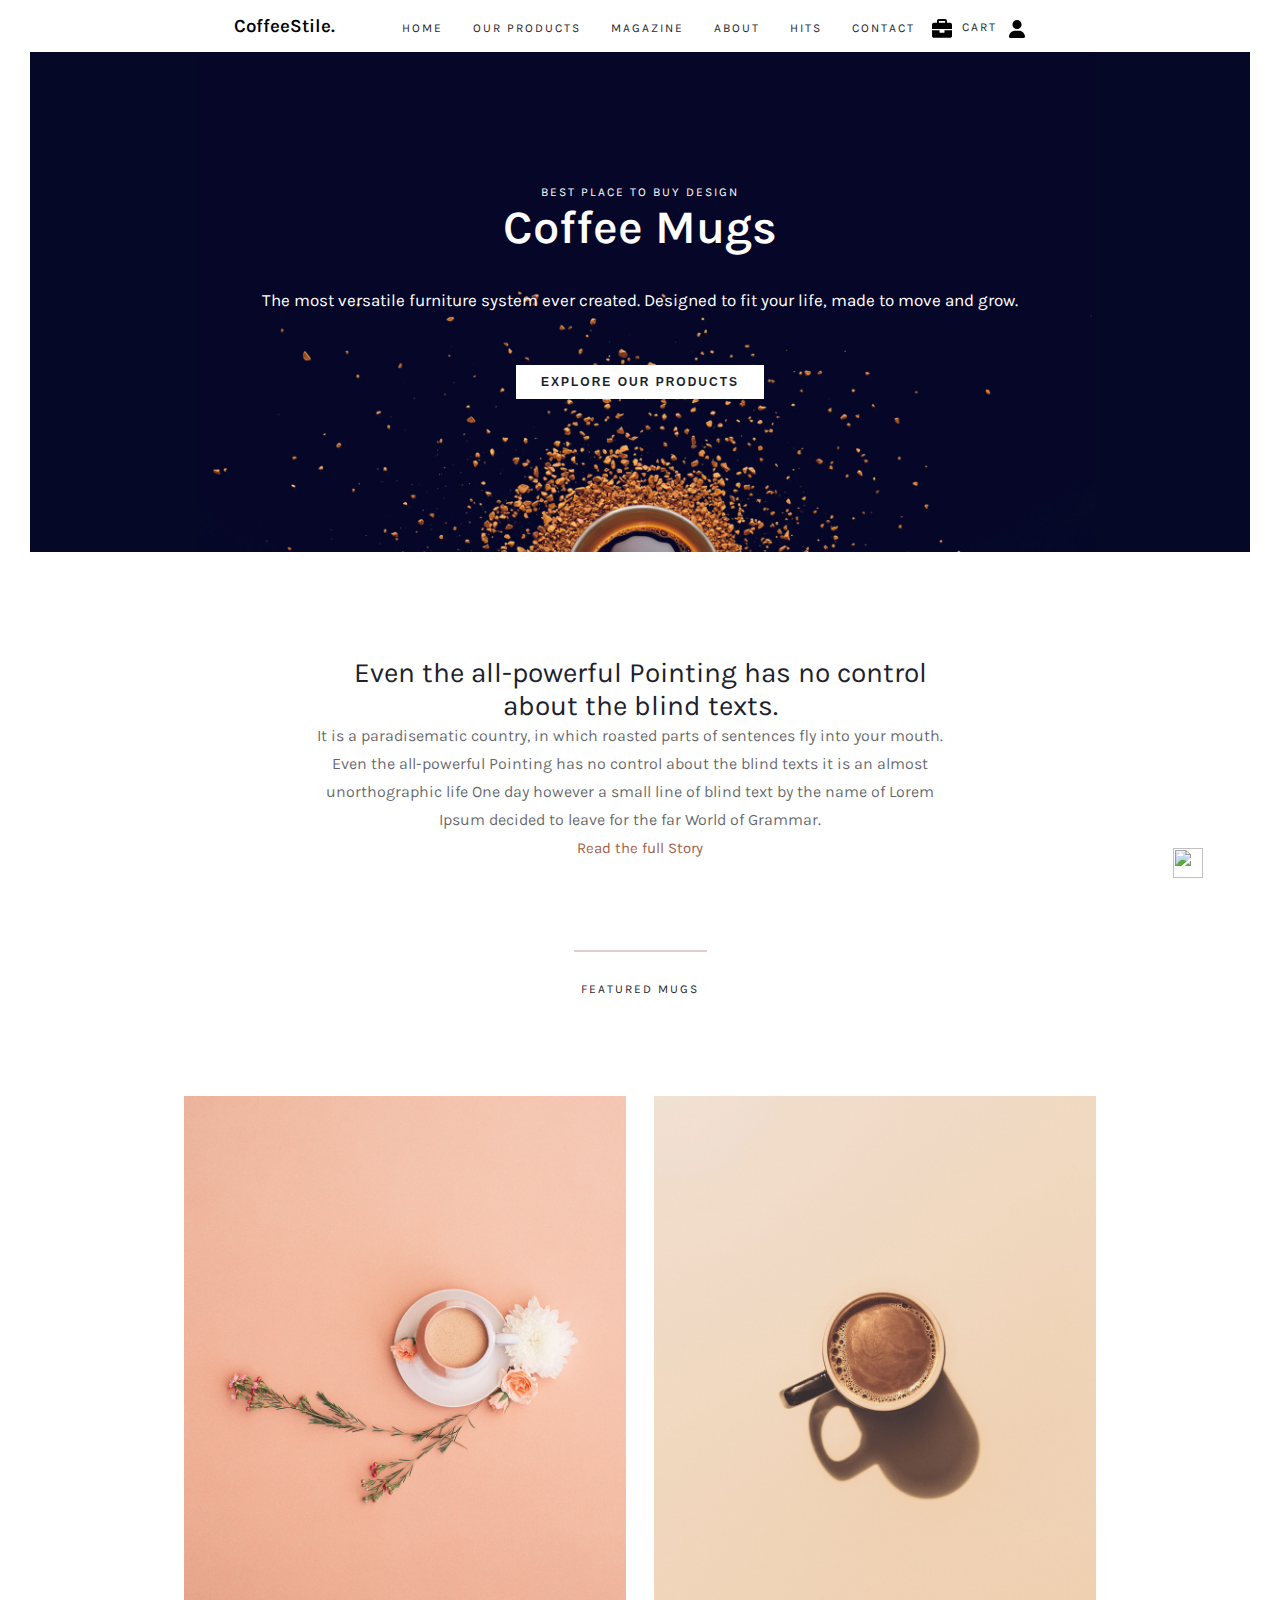
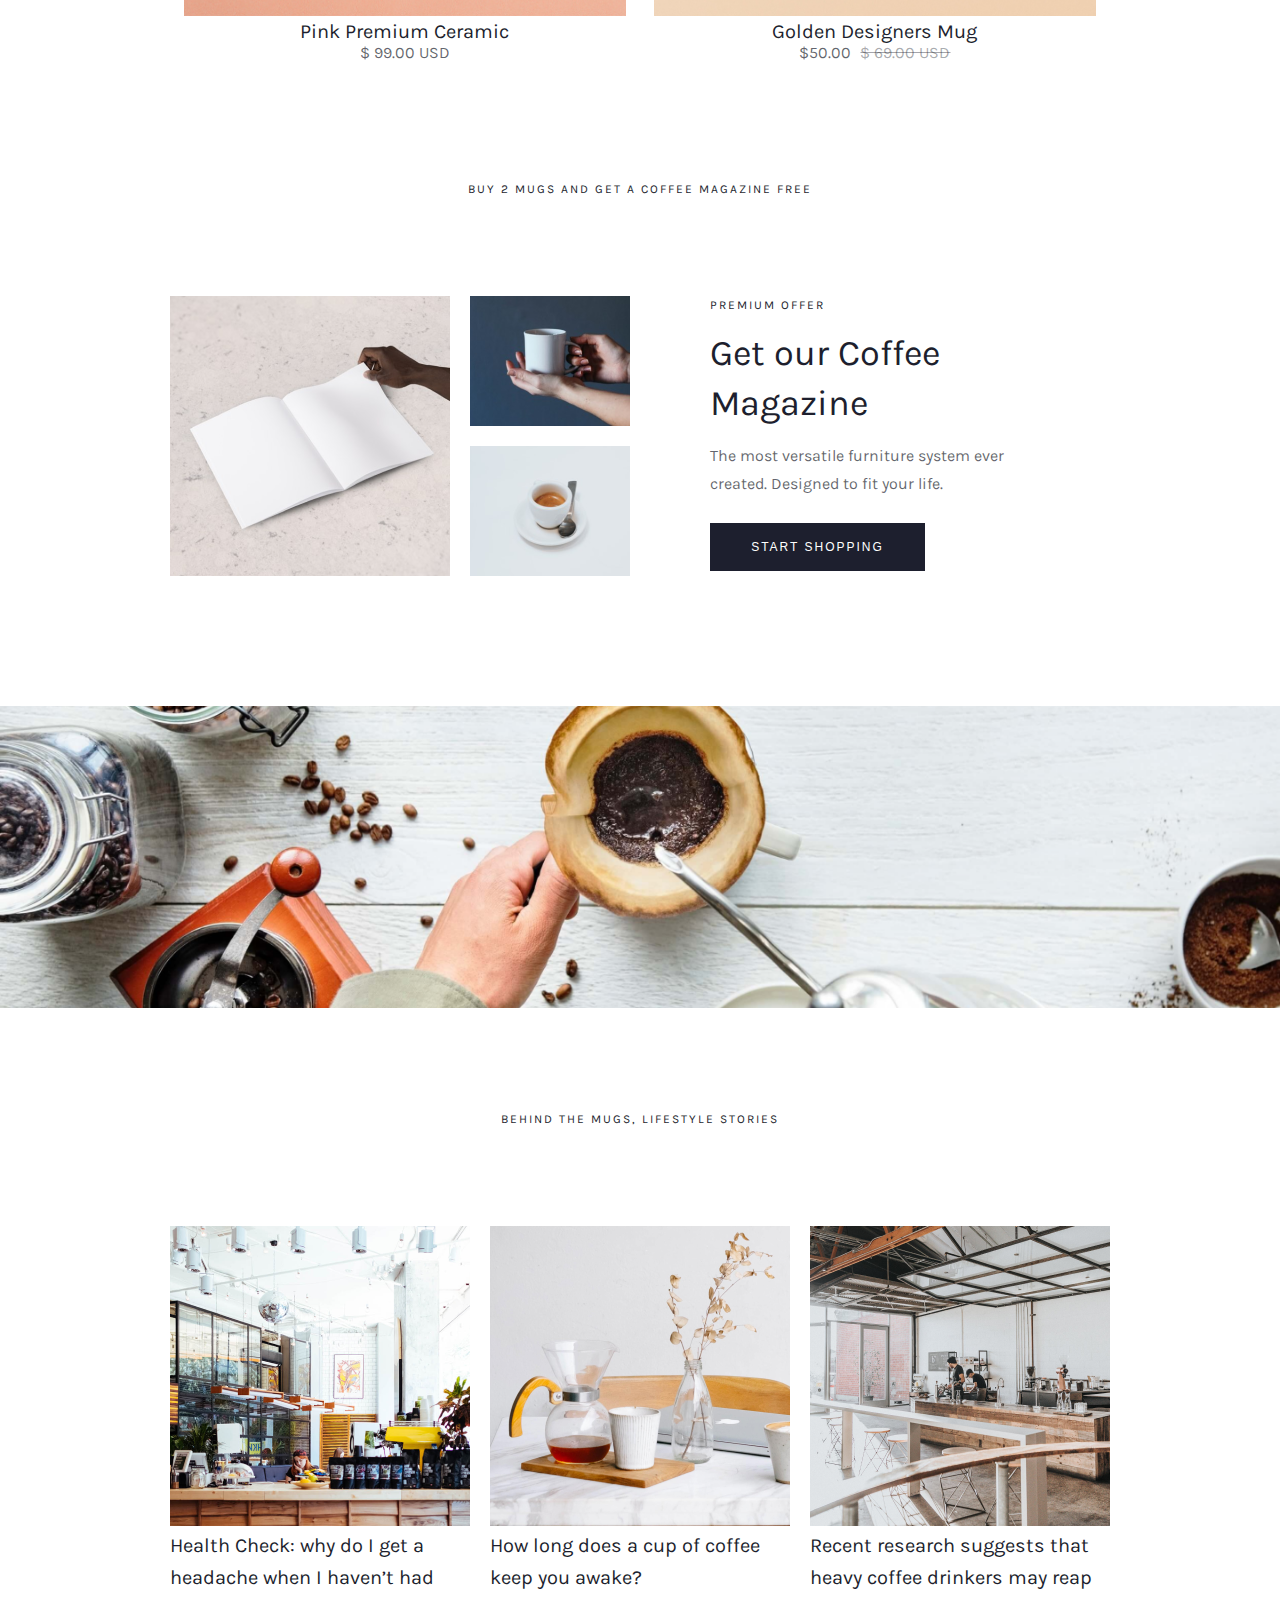
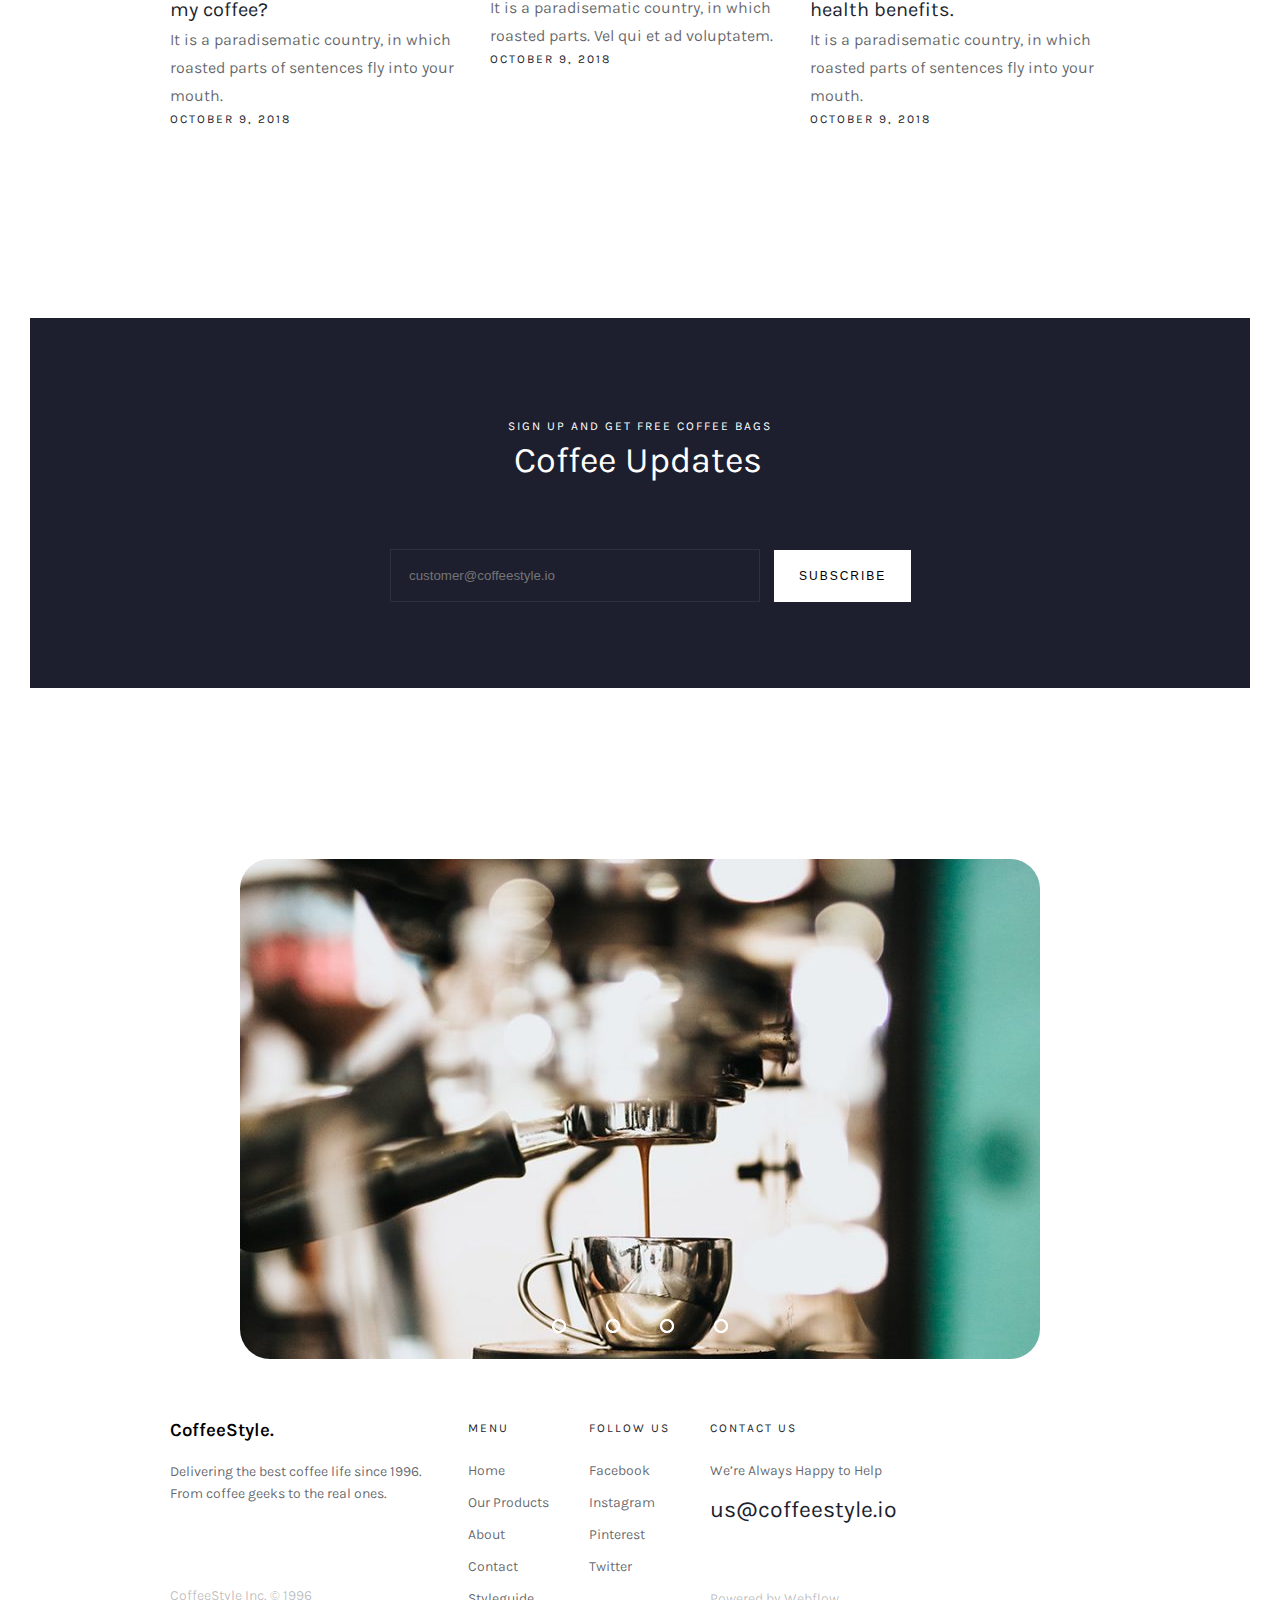
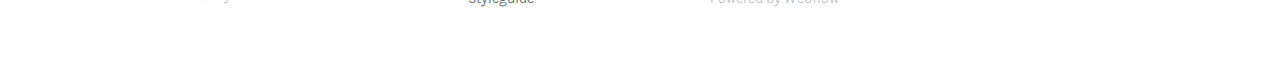
==== commit 9e845ee1: "final" ====
--- a/index.html
+++ b/index.html
@@ -19,6 +19,9 @@
         <ul class="burger__menu">
             <h2>CoffeeStyle</h2>
             <li>
+                <a id="modalBtn3" class="burger__link" href="#footer">Log In</a>
+            </li>
+            <li>
                 <a class="burger__link" href="index.html">Home</a>
             </li>
             <li>
@@ -26,9 +29,6 @@
             </li>
             <li>
                 <a class="burger__link" href="smallcard.html">Our Products</a>
-            </li>
-            <li>
-                <a class="burger__link" href="#footer">Contact</a>
             </li>
         </ul>
     </div>
--- a/src/Styles/index.css
+++ b/src/Styles/index.css
@@ -1047,11 +1047,12 @@
 }
 
 .slider {
+  border-radius: 30px;
   max-width: 800px;
   width: 100%;
   max-height: 500px;
   height: 100%;
-  border-radius: 10px;
+  border-radius: 30px;
   overflow: hidden;
   padding: 60px 0;
   position: relative;
@@ -1063,6 +1064,7 @@
 .slider-slides {
   width: 500%;
   height: 500px;
+  border-radius: 30px;
   display: -webkit-box;
   display: -ms-flexbox;
   display: flex;
@@ -1081,6 +1083,7 @@
 .slider-slide img {
   width: 800px;
   height: 500px;
+  border-radius: 30px;
 }
 
 .slider-navigation-manual {
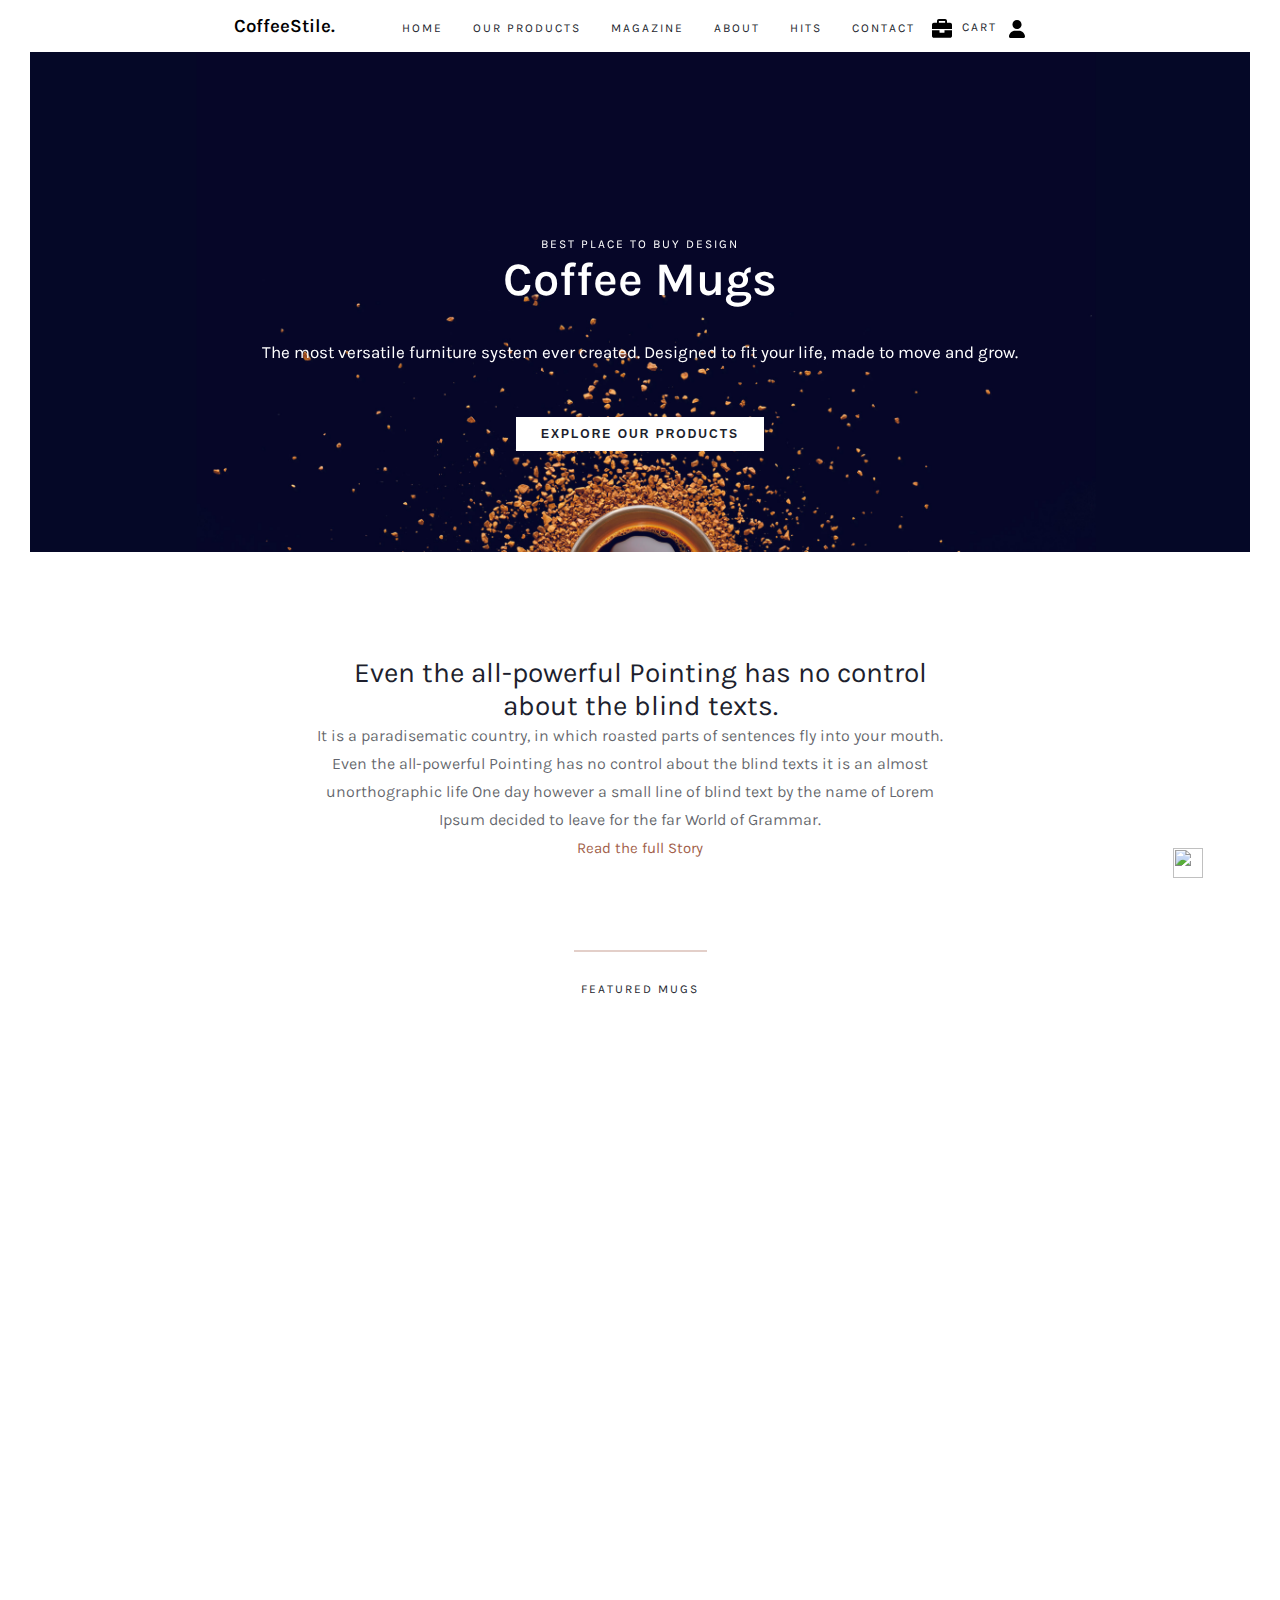
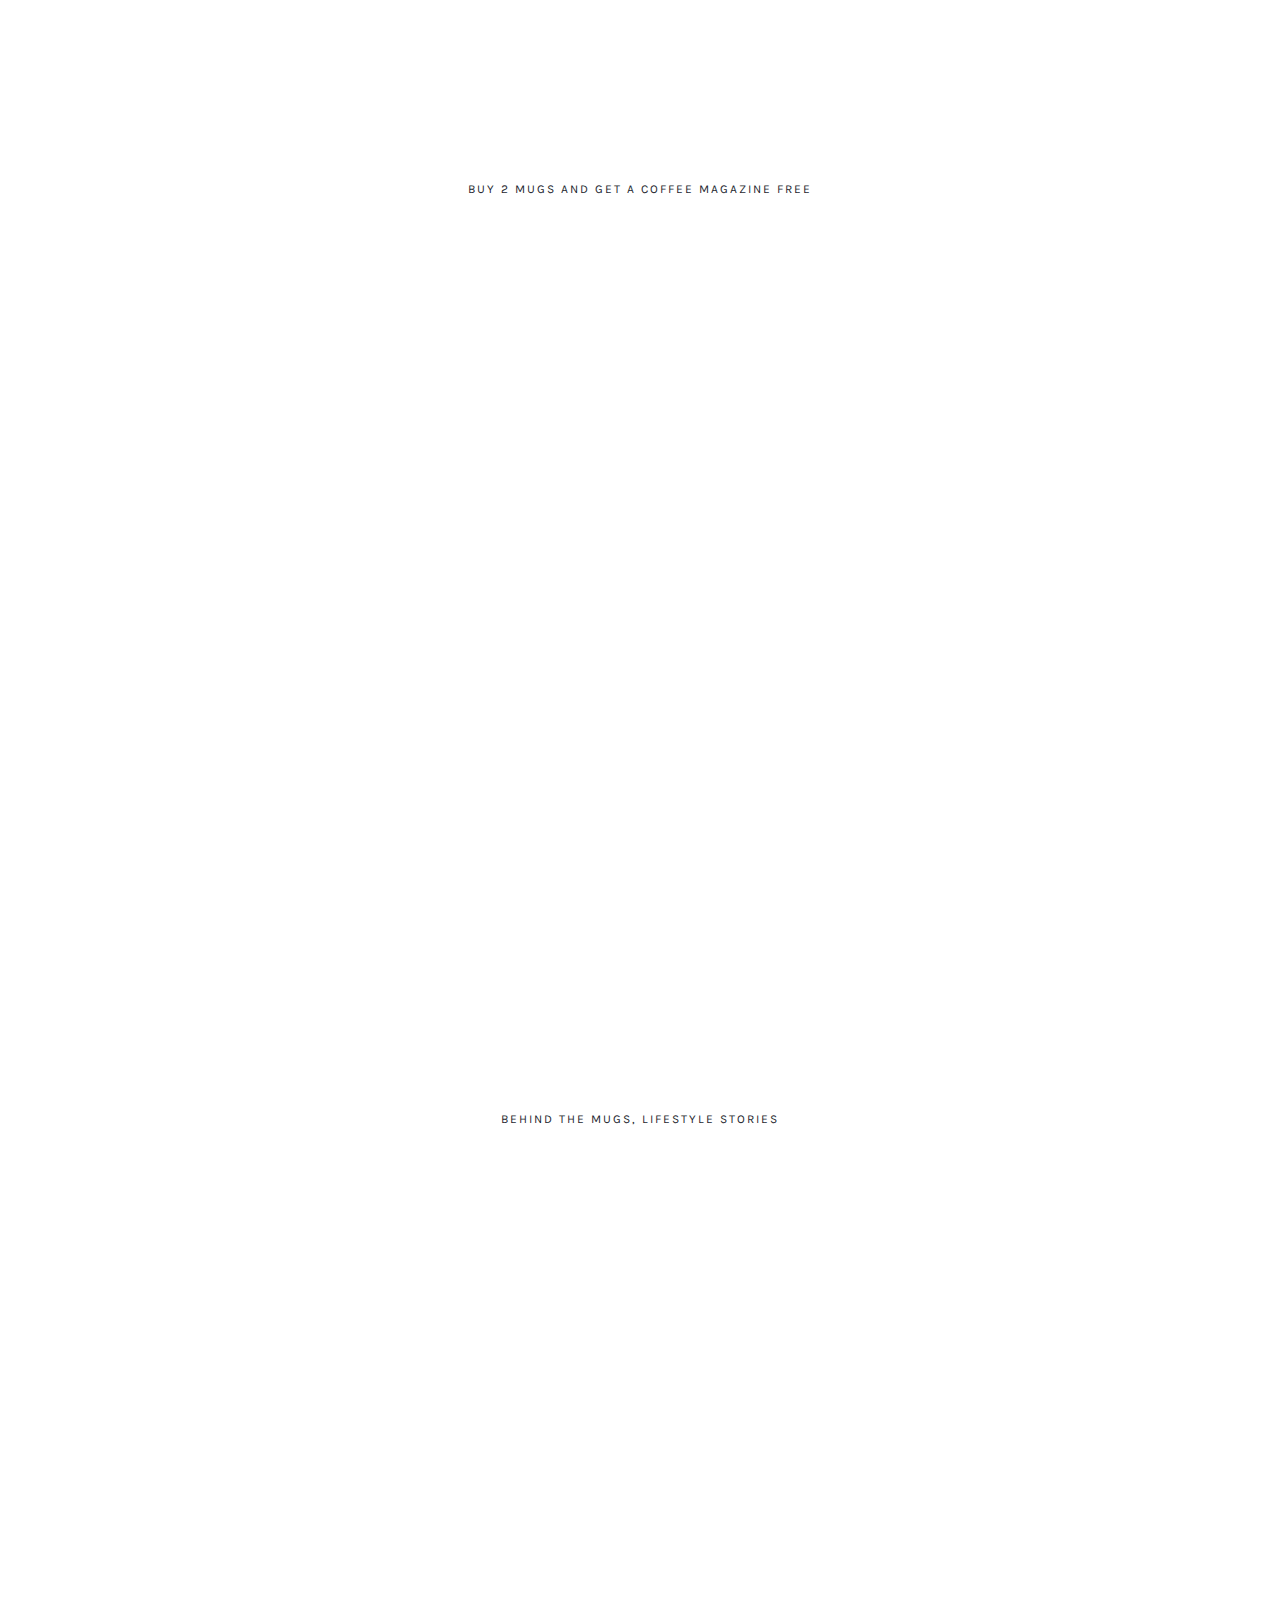
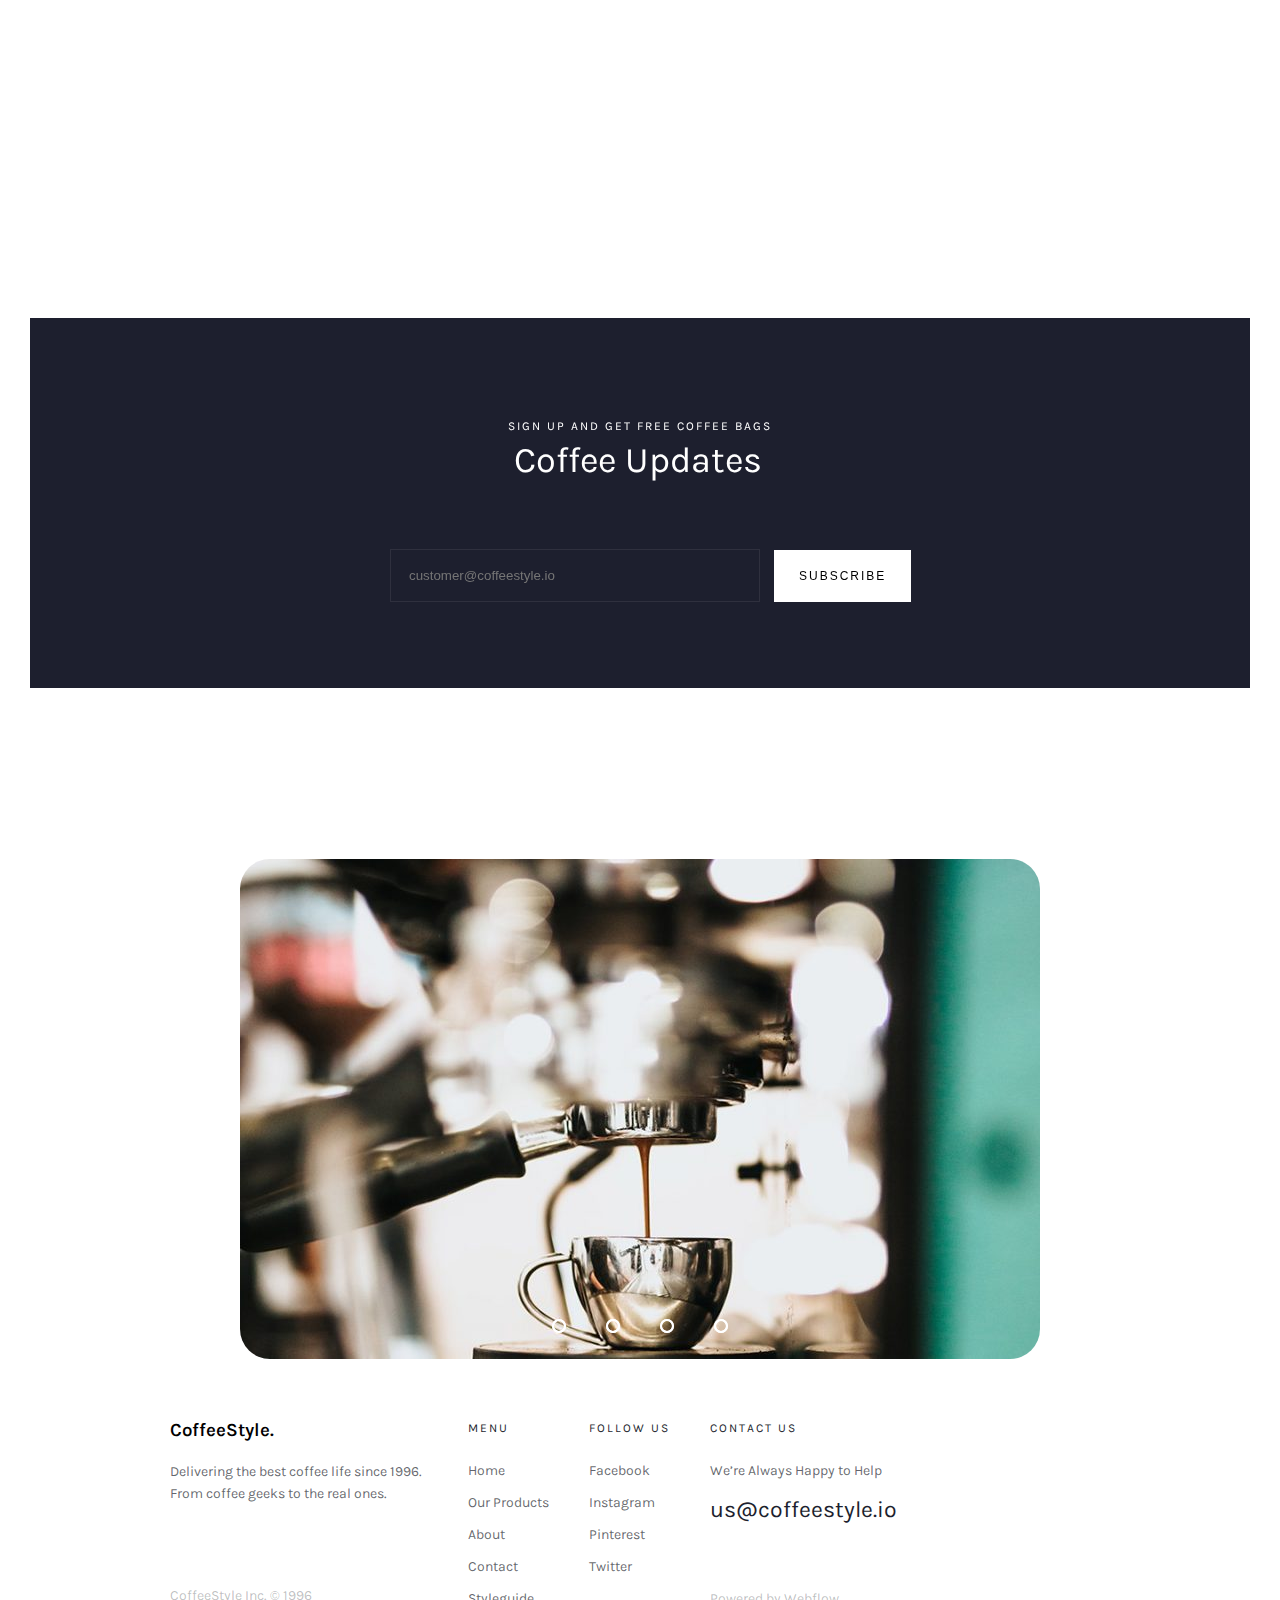
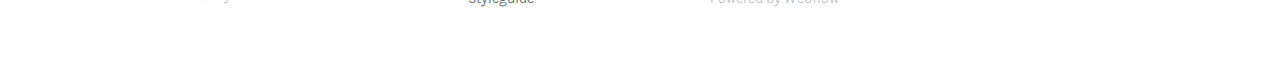
==== commit 7179edf4: "final" ====
--- a/index.html
+++ b/index.html
@@ -7,6 +7,7 @@
     <meta name="viewport" content="width=device-width, initial-scale=1.0">
     <title>CoffeeStile</title>
     <link rel="stylesheet" href="./src/Styles/index.css">
+    <link href="https://unpkg.com/aos@2.3.1/dist/aos.css" rel="stylesheet">
 </head>
 
 <body>
@@ -65,7 +66,7 @@
                 </nav>
             </div>
             <div>
-                <div class="home" id="home">
+                <div class="home" id="home" data-aos-duration="1000" data-aos="fade-down">
                     <img class="home__img" src="./src/Images/home/bg.png" alt="bg">
                     <p class="home__text1">Best place to buy design</p>
                     <h1 class="home__title">Coffee Mugs</h1>
@@ -95,12 +96,12 @@
             <div class="container">
                 <p class="subtitle">Featured Mugs</p>
                 <div class="row">
-                    <div>
+                    <div data-aos-duration="1000" data-aos="flip-right">
                         <img class="bigcard__img" src="./src/Images/bigcard/IMAGE1.png" alt="mug">
                         <p class="bigcard__name">Pink Premium Ceramic</p>
                         <p class="bigcard__price">$ 99.00 USD</p>
                     </div>
-                    <div class="wrapper">
+                    <div class="wrapper" data-aos-duration="1000" data-aos="flip-right" data-aos-delay="300">
                         <img class="bigcard__img" src="./src/Images/bigcard/IMAGE2.png" alt="mug">
                         <p class="bigcard__name">Golden Designers Mug</p>
                         <p class="bigcard__price">$50.00 <span>$ 69.00 USD</span></p>
@@ -111,7 +112,7 @@
         <section class="magazine" id="magazine">
             <div class="container">
                 <p class="subtitle">Buy 2 mugs and get a coffee magazine free</p>
-                <div class="magazine__row">
+                <div class="magazine__row" data-aos-duration="2000" data-aos="flip-right">
                     <img class="magazine__img" src="./src/Images/magazine/IMAGE1.png" alt="">
                     <div>
                         <img class="magazine__img1" src="./src/Images/magazine/IMAGE2.png" alt="">
@@ -126,14 +127,14 @@
                 </div>
             </div>
         </section>
-        <section class="bg">
+        <section class="bg" data-aos-duration="1000" data-aos="fade-down">
             <img class="img" src="./src/Images/bg.png" alt="bg2">
         </section>
         <section class="info" id="info">
             <div class="container">
                 <p class="subtitle">Behind the mugs, lifestyle stories</p>
                 <div class="row">
-                    <div class="wrapper">
+                    <div class="wrapper" data-aos-duration="2000" data-aos="flip-right">
                         <img src="./src/Images/info/IMAGE1.png" alt="room" class="info__img">
                         <h2 class="info__title">Health Check: why do I get a headache when I haven’t had my coffee?</h2>
                         <p class="info__desc">It is a paradisematic country, in which roasted parts of sentences fly
@@ -141,14 +142,14 @@
                             your mouth.</p>
                         <p class="info__date">October 9, 2018</p>
                     </div>
-                    <div class="wrapper">
+                    <div class="wrapper" data-aos-duration="2000" data-aos="flip-right" data-aos-delay="300">
                         <img src="./src/Images/info/IMAGE2.png" alt="room" class="info__img">
                         <h2 class="info__title">How long does a cup of coffee keep you awake?</h2>
                         <p class="info__desc">It is a paradisematic country, in which roasted parts. Vel qui et ad
                             voluptatem.</p>
                         <p class="info__date">October 9, 2018</p>
                     </div>
-                    <div class="wrapper">
+                    <div class="wrapper" data-aos-duration="2000" data-aos="flip-right" data-aos-delay="600">
                         <img src="./src/Images/info/IMAGE3.png" alt="room" class="info__img">
                         <h2 class="info__title">Recent research suggests that heavy coffee drinkers may reap health
                             benefits.</h2>
@@ -324,6 +325,10 @@
         }, 5000);
     </script>
      <script src="./src/js/app.js"></script>
+     <script src="https://unpkg.com/aos@2.3.1/dist/aos.js"></script>
+  <script>
+    AOS.init()
+  </script>
 </body>
 
 </html>--- a/src/Styles/index.css
+++ b/src/Styles/index.css
@@ -2,6 +2,7 @@
 * {
   -webkit-box-sizing: inherit;
           box-sizing: inherit;
+  scroll-behavior: smooth;
 }
 
 body {
@@ -831,6 +832,16 @@
   .footer__copyright {
     margin-bottom: 0;
   }
+  .slider-slide {
+    width: 20%;
+    -webkit-transition: 2s;
+    transition: 2s;
+  }
+  .slider-slide img {
+    width: 100%;
+    height: 200px;
+    border-radius: 30px;
+  }
 }
 
 @media (max-width: 576px) {
@@ -953,6 +964,9 @@
   .footer__copyright {
     margin-bottom: 0;
   }
+  .slider-slide img {
+    height: 300px;
+  }
 }
 
 @media (max-width: 560px) {
@@ -994,13 +1008,6 @@
     -webkit-transform: translate(28px);
             transform: translate(28px);
   }
-  .carusel .bg {
-    margin-top: 60px;
-  }
-  .carusel .swiper__img {
-    border-radius: 0px;
-    width: auto;
-  }
   .footer .container {
     position: relative;
     width: auto;
@@ -1043,6 +1050,12 @@
   }
   .footer__copyright {
     margin-bottom: 0;
+  }
+  .slider-slides {
+    height: 100%;
+  }
+  .slider-slide img {
+    height: 300px;
   }
 }
 
@@ -1081,7 +1094,7 @@
 }
 
 .slider-slide img {
-  width: 800px;
+  width: 100%;
   height: 500px;
   border-radius: 30px;
 }
@@ -1171,6 +1184,15 @@
 
 .slider #radio4:checked ~ .navigation-auto .auto-btn4 {
   background: #fff;
+}
+
+@media (max-width: 560px) {
+  .slider-slides {
+    height: 100%;
+  }
+  .slider-slide img {
+    height: 300px;
+  }
 }
 
 .burger-btn {
@@ -1257,7 +1279,9 @@
 }
 
 * {
-  scroll-behavior: smooth;
+  scroll-behavior: 5000ms;
+  -webkit-transition-duration: 5000ms;
+          transition-duration: 5000ms;
 }
 
 .modal {
@@ -1696,4 +1720,166 @@
 .basket__btnback button:hover {
   background: #333;
 }
+
+@media (max-width: 992px) {
+  .basket .container {
+    max-width: 768px;
+    padding: 10px;
+  }
+  .basket__item {
+    display: -webkit-box;
+    display: -ms-flexbox;
+    display: flex;
+    -webkit-column-gap: 20px;
+            column-gap: 20px;
+    width: 100%;
+    padding: 10px;
+  }
+  .basket__item .basket__img {
+    width: 100px;
+    height: 100px;
+  }
+  .basket__main {
+    display: -webkit-box;
+    display: -ms-flexbox;
+    display: flex;
+    -ms-flex-wrap: wrap;
+        flex-wrap: wrap;
+  }
+  .basket__boxtotal {
+    width: 100%;
+  }
+  .basket__boxtotal_total h2 {
+    font-size: 30px;
+  }
+  .basket__boxtotal_total h4 {
+    font-size: 40px;
+  }
+}
+
+@media (max-width: 768px) {
+  .basket .container {
+    max-width: 576px;
+    margin: 0 auto;
+  }
+  .basket__item {
+    display: -webkit-box;
+    display: -ms-flexbox;
+    display: flex;
+    -webkit-column-gap: 20px;
+            column-gap: 20px;
+    width: 100%;
+    padding: 10px;
+  }
+  .basket__item .basket__img {
+    width: 70px;
+    height: 70px;
+  }
+  .basket .price__skide::before {
+    content: '';
+    position: absolute;
+    top: 23px;
+    left: 0px;
+    width: 50px;
+    height: 1px;
+    background: gray;
+    -webkit-transform: rotate(8deg);
+            transform: rotate(8deg);
+  }
+  .basket__main {
+    display: -webkit-box;
+    display: -ms-flexbox;
+    display: flex;
+    -ms-flex-wrap: wrap;
+        flex-wrap: wrap;
+  }
+  .basket__boxtotal {
+    width: 100%;
+    min-width: 340px;
+    max-width: 350px;
+  }
+  .basket__boxtotal_order p {
+    width: 200px;
+  }
+  .basket__boxtotal_total h2 {
+    font-size: 24px;
+  }
+  .basket__boxtotal_total h4 {
+    font-size: 30px;
+  }
+  .basket__boxtotal div {
+    width: 220px;
+  }
+}
+
+@media (max-width: 576px) {
+  .basket .container {
+    max-width: 400px;
+    margin: 0 auto;
+  }
+  .basket__head {
+    max-width: 370px;
+    width: 100%;
+  }
+  .basket__head div:nth-child(1) {
+    max-width: 150px;
+    width: 100%;
+  }
+  .basket__head div:nth-child(2) {
+    max-width: 150px;
+    width: 100%;
+  }
+  .basket__item {
+    display: -webkit-box;
+    display: -ms-flexbox;
+    display: flex;
+    -webkit-column-gap: 5px;
+            column-gap: 5px;
+    width: 100%;
+    padding: 10px;
+  }
+  .basket__item__img {
+    width: 50px;
+    height: 50px;
+  }
+  .basket__item h3 {
+    font-size: 16px;
+  }
+  .basket__item p {
+    font-size: 16px;
+  }
+  .basket__item div:nth-child(1) {
+    max-width: 75px;
+    width: 100%;
+  }
+  .basket__item div:nth-child(2) {
+    max-width: 85px;
+    width: 100%;
+  }
+  .basket__item div:nth-child(3) {
+    max-width: 78px;
+    width: 100%;
+  }
+  .basket__item div:nth-child(4) {
+    max-width: 78px;
+    width: 100%;
+  }
+  .basket__main {
+    display: -webkit-box;
+    display: -ms-flexbox;
+    display: flex;
+    -ms-flex-wrap: wrap;
+        flex-wrap: wrap;
+  }
+  .basket__boxtotal {
+    width: 100%;
+    min-width: 340px;
+  }
+  .basket__boxtotal_total h2 {
+    font-size: 24px;
+  }
+  .basket__boxtotal_total h4 {
+    font-size: 30px;
+  }
+}
 /*# sourceMappingURL=index.css.map */